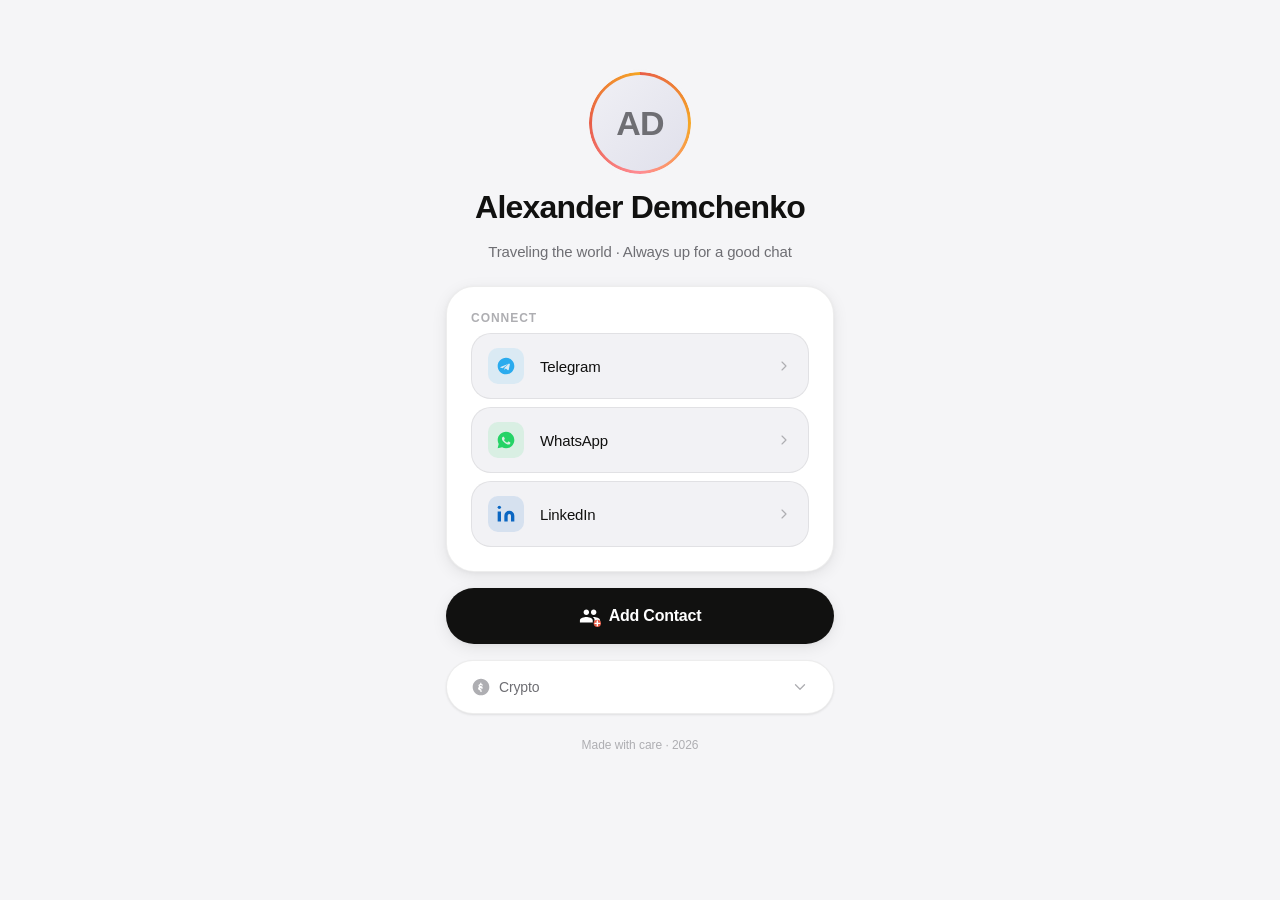
==== index.html @ aa42e70c "Add files via upload" ====
<!DOCTYPE html>
<html lang="en">
<head>
  <meta charset="UTF-8" />
  <meta name="viewport" content="width=device-width, initial-scale=1.0, viewport-fit=cover" />
  <meta name="theme-color" content="#ffffff" media="(prefers-color-scheme: light)" />
  <meta name="theme-color" content="#111110" media="(prefers-color-scheme: dark)" />
  <meta name="apple-mobile-web-app-capable" content="yes" />
  <meta name="apple-mobile-web-app-status-bar-style" content="default" />
  <meta name="description" content="Alexander Demchenko — Let's connect." />

  <title>Alexander Demchenko</title>

  <link rel="stylesheet" href="styles.css" />
</head>
<body>

  <!-- =============================================
       PAGE WRAPPER — fade-in on load
  ============================================= -->
  <main class="page" role="main" aria-label="Contact card for Alexander Demchenko">

    <!-- =============================================
         HERO — Avatar + Name
    ============================================= -->
    <section class="hero" aria-label="Profile">
      <div class="avatar-ring" aria-hidden="true">
        <div class="avatar" role="img" aria-label="Alexander Demchenko's avatar">
          <!-- Initials avatar — replace with <img> if you have a photo -->
          <span class="avatar-initials" aria-hidden="true">AD</span>
        </div>
      </div>

      <h1 class="name">Alexander Demchenko</h1>
      <p class="tagline">Traveling the world · Always up for a good chat</p>
    </section>

    <!-- =============================================
         CONNECT — Messaging buttons
    ============================================= -->
    <section class="card connect-card" aria-labelledby="connect-heading">
      <h2 class="card-label" id="connect-heading">Connect</h2>

      <div class="connect-grid">

        <!-- Telegram -->
        <a
          href="https://t.me/demchenko00"
          class="connect-btn"
          aria-label="Message on Telegram"
          rel="noopener noreferrer"
        >
          <span class="connect-icon" aria-hidden="true">
            <!-- Telegram icon -->
            <svg viewBox="0 0 24 24" fill="none" xmlns="http://www.w3.org/2000/svg">
              <path d="M12 2C6.477 2 2 6.477 2 12s4.477 10 10 10 10-4.477 10-10S17.523 2 12 2zm4.93 6.617l-1.68 7.923c-.125.561-.453.699-.917.435l-2.54-1.872-1.225 1.18c-.136.135-.25.25-.511.25l.181-2.583 4.694-4.239c.204-.181-.044-.281-.317-.1L7.77 14.66l-2.5-.779c-.543-.17-.554-.543.114-.803l9.73-3.751c.452-.165.849.11.816.49z" fill="currentColor"/>
            </svg>
          </span>
          <span class="connect-label">Telegram</span>
          <span class="connect-arrow" aria-hidden="true">
            <svg viewBox="0 0 24 24" fill="none"><path d="M9 18l6-6-6-6" stroke="currentColor" stroke-width="1.75" stroke-linecap="round" stroke-linejoin="round"/></svg>
          </span>
        </a>

        <!-- WhatsApp -->
        <a
          href="https://wa.me/79678689529"
          class="connect-btn"
          aria-label="Message on WhatsApp"
          rel="noopener noreferrer"
        >
          <span class="connect-icon" aria-hidden="true">
            <!-- WhatsApp icon -->
            <svg viewBox="0 0 24 24" fill="none" xmlns="http://www.w3.org/2000/svg">
              <path d="M12.001 2C6.478 2 2.002 6.476 2.002 12c0 1.74.45 3.37 1.236 4.795L2 22l5.354-1.218A9.964 9.964 0 0012.001 22C17.524 22 22 17.524 22 12S17.524 2 12.001 2zm5.26 14.234c-.22.618-1.285 1.18-1.76 1.254-.45.07-.99.1-1.597-.1-.368-.12-.84-.28-1.44-.547-2.53-1.093-4.185-3.634-4.31-3.803-.126-.169-1.02-1.355-1.02-2.583 0-1.228.643-1.832.87-2.083.228-.25.497-.312.663-.312.165 0 .33.002.474.008.152.007.356-.057.557.425.207.498.706 1.72.768 1.845.063.126.104.272.02.44-.082.168-.124.273-.246.42-.124.148-.26.33-.372.443-.124.124-.253.26-.108.51.145.25.643 1.06 1.38 1.716.947.842 1.746 1.102 1.997 1.226.25.124.394.104.54-.063.145-.167.622-.727.788-.976.166-.25.332-.207.56-.124.228.082 1.45.684 1.7.808.25.124.415.186.477.29.062.104.062.602-.158 1.22z" fill="currentColor"/>
            </svg>
          </span>
          <span class="connect-label">WhatsApp</span>
          <span class="connect-arrow" aria-hidden="true">
            <svg viewBox="0 0 24 24" fill="none"><path d="M9 18l6-6-6-6" stroke="currentColor" stroke-width="1.75" stroke-linecap="round" stroke-linejoin="round"/></svg>
          </span>
        </a>

        <!-- LinkedIn -->
        <a
          href="https://www.linkedin.com/in/александр-демченко-292b65329?utm_source=share_via&utm_content=profile&utm_medium=member_ios"
          class="connect-btn"
          aria-label="View LinkedIn profile"
          rel="noopener noreferrer"
        >
          <span class="connect-icon" aria-hidden="true">
            <!-- LinkedIn icon -->
            <svg viewBox="0 0 24 24" fill="none" xmlns="http://www.w3.org/2000/svg">
              <path d="M16 8a6 6 0 016 6v7h-4v-7a2 2 0 00-2-2 2 2 0 00-2 2v7h-4v-7a6 6 0 016-6zM2 9h4v12H2z" fill="currentColor"/>
              <circle cx="4" cy="4" r="2" fill="currentColor"/>
            </svg>
          </span>
          <span class="connect-label">LinkedIn</span>
          <span class="connect-arrow" aria-hidden="true">
            <svg viewBox="0 0 24 24" fill="none"><path d="M9 18l6-6-6-6" stroke="currentColor" stroke-width="1.75" stroke-linecap="round" stroke-linejoin="round"/></svg>
          </span>
        </a>

      </div>
    </section>

    <!-- =============================================
         ADD CONTACT — vCard download
    ============================================= -->
    <section class="add-contact-section" aria-label="Save contact">
      <button
        class="add-contact-btn"
        id="addContactBtn"
        aria-label="Save Alexander's contact to your phone"
        type="button"
      >
        <span class="add-contact-icon" aria-hidden="true">
          <svg viewBox="0 0 24 24" fill="none" xmlns="http://www.w3.org/2000/svg">
            <path d="M16 11c1.657 0 3-1.343 3-3S17.657 5 16 5c-1.656 0-3 1.343-3 3s1.344 3 3 3zm-8 0c1.657 0 3-1.343 3-3S9.657 5 8 5C6.344 5 5 6.343 5 8s1.344 3 3 3zm0 2c-2.33 0-7 1.17-7 3.5V19h14v-2.5c0-2.33-4.67-3.5-7-3.5zm8 0c-.29 0-.62.02-.97.05 1.16.84 1.97 1.97 1.97 3.45V19h6v-2.5c0-2.33-4.67-3.5-7-3.5z" fill="currentColor"/>
            <circle cx="20" cy="20" r="4" fill="var(--accent)" />
            <path d="M20 17.5v5M17.5 20h5" stroke="white" stroke-width="1.5" stroke-linecap="round"/>
          </svg>
        </span>
        <span>Add Contact</span>
      </button>
    </section>

    <!-- =============================================
         CRYPTO — Expandable, low prominence
    ============================================= -->
    <section class="crypto-section" aria-label="Crypto">
      <button
        class="crypto-toggle"
        id="cryptoToggle"
        aria-expanded="false"
        aria-controls="cryptoPanel"
        type="button"
      >
        <span class="crypto-toggle-inner">
          <span class="crypto-toggle-icon" aria-hidden="true">
            <!-- Bitcoin-adjacent generic icon -->
            <svg viewBox="0 0 24 24" fill="none" xmlns="http://www.w3.org/2000/svg">
              <path d="M12 2C6.48 2 2 6.48 2 12s4.48 10 10 10 10-4.48 10-10S17.52 2 12 2zm.75 14.25V18h-1.5v-1.75C9.5 16 8.5 15 8.5 13.75c0-.85.5-1.6 1.25-1.97-.5-.35-.75-.87-.75-1.53 0-1.1.9-2 2-2V7h1.5v1.25c1.1 0 2 .9 2 2h-1.5c0-.28-.22-.5-.5-.5H11c-.28 0-.5.22-.5.5s.22.5.5.5h1c1.1 0 2 .9 2 2s-.9 2-2 2h-.25v.5zM11 14.5h1.25c.28 0 .5-.22.5-.5s-.22-.5-.5-.5H11v1z" fill="currentColor"/>
            </svg>
          </span>
          <span class="crypto-toggle-text">Crypto</span>
        </span>
        <span class="crypto-toggle-chevron" aria-hidden="true">
          <svg viewBox="0 0 24 24" fill="none"><path d="M6 9l6 6 6-6" stroke="currentColor" stroke-width="1.75" stroke-linecap="round" stroke-linejoin="round"/></svg>
        </span>
      </button>

      <div class="crypto-panel" id="cryptoPanel" role="region" aria-labelledby="cryptoToggle">
        <p class="crypto-description">Support me or send crypto if needed.</p>
        <div class="crypto-row">
          <div class="crypto-info">
            <span class="crypto-platform">Bybit UID</span>
            <span class="crypto-value" id="bybitUID">100711102</span>
          </div>
          <button
            class="copy-btn"
            id="copyUID"
            aria-label="Copy Bybit UID to clipboard"
            type="button"
            data-copy="100711102"
          >
            <span class="copy-btn-default" aria-hidden="true">
              <!-- Copy icon -->
              <svg viewBox="0 0 24 24" fill="none" xmlns="http://www.w3.org/2000/svg">
                <rect x="9" y="9" width="11" height="11" rx="2" stroke="currentColor" stroke-width="1.75"/>
                <path d="M5 15H4a2 2 0 01-2-2V4a2 2 0 012-2h9a2 2 0 012 2v1" stroke="currentColor" stroke-width="1.75" stroke-linecap="round"/>
              </svg>
            </span>
            <span class="copy-btn-success" aria-hidden="true">
              <!-- Check icon -->
              <svg viewBox="0 0 24 24" fill="none" xmlns="http://www.w3.org/2000/svg">
                <path d="M5 13l4 4L19 7" stroke="currentColor" stroke-width="2" stroke-linecap="round" stroke-linejoin="round"/>
              </svg>
            </span>
            <span class="visually-hidden">Copy</span>
          </button>
        </div>
      </div>
    </section>

    <!-- =============================================
         FOOTER
    ============================================= -->
    <footer class="footer" role="contentinfo">
      <p>Made with care · <span id="currentYear"></span></p>
    </footer>

  </main>

  <!-- Toast notification for clipboard feedback -->
  <div
    class="toast"
    id="toast"
    role="status"
    aria-live="polite"
    aria-atomic="true"
  >
    <span class="toast-icon" aria-hidden="true">✓</span>
    <span class="toast-text">Copied to clipboard</span>
  </div>

  <script src="script.js"></script>
</body>
</html>
---- styles.css ----
/* ================================================
   ALEXANDER DEMCHENKO — DIGITAL CONTACT CARD
   styles.css
   
   Structure:
   1.  CSS Custom Properties (tokens)
   2.  Reset & Base
   3.  Typography
   4.  Layout & Page
   5.  Hero (avatar + name)
   6.  Cards (shared)
   7.  Connect section
   8.  Add Contact button
   9.  Crypto expandable section
   10. Footer
   11. Toast notification
   12. Animations & Keyframes
   13. Dark mode overrides
   14. Reduced motion overrides
   15. Focus styles (accessibility)
================================================ */


/* ================================================
   1. CSS CUSTOM PROPERTIES
================================================ */
:root {
  /* — Color palette (light) — */
  --bg:            #F5F5F7;          /* Apple-style off-white background    */
  --surface:       #FFFFFF;          /* Card surface                        */
  --surface-2:     #F2F2F5;          /* Nested / secondary surface          */
  --text-primary:  #111110;          /* Near-black body text                */
  --text-secondary:#6E6E73;          /* Apple-gray secondary text           */
  --text-tertiary: #AEAEB2;          /* Placeholders, disabled              */
  --border:        rgba(0,0,0,0.07); /* Subtle card borders                 */
  --shadow-sm:     0 1px 3px rgba(0,0,0,0.06), 0 1px 2px rgba(0,0,0,0.04);
  --shadow-md:     0 4px 16px rgba(0,0,0,0.08), 0 1px 4px rgba(0,0,0,0.04);
  --shadow-lg:     0 8px 32px rgba(0,0,0,0.10), 0 2px 8px rgba(0,0,0,0.04);

  /* — Accent — used sparingly, only for avatar ring + contact btn — */
  --accent:         #E85D48;          /* Warm coral — Airbnb warmth, Apple restraint */
  --accent-2:       #F5A623;          /* Warm amber  — gradient pair                 */
  --accent-subtle:  rgba(232,93,72,0.10);

  /* — Connect button icon tints — */
  --telegram-color: #2AABEE;
  --whatsapp-color: #25D366;
  --linkedin-color: #0A66C2;

  /* — Typography — */
  --font: -apple-system, 'SF Pro Display', 'SF Pro Text', 'Helvetica Neue', Arial, sans-serif;
  --font-rounded: ui-rounded, -apple-system, 'SF Pro Rounded', 'Helvetica Neue', sans-serif;

  /* — Spacing scale — */
  --space-xs:  4px;
  --space-sm:  8px;
  --space-md:  16px;
  --space-lg:  24px;
  --space-xl:  32px;
  --space-2xl: 48px;

  /* — Border radius — */
  --radius-sm:  10px;
  --radius-md:  16px;
  --radius-lg:  20px;
  --radius-xl:  28px;
  --radius-full: 9999px;

  /* — Transitions — */
  --ease:      cubic-bezier(0.25, 0.46, 0.45, 0.94);  /* Apple ease          */
  --ease-spring: cubic-bezier(0.34, 1.56, 0.64, 1);   /* Gentle spring       */
  --duration:  220ms;
  --duration-slow: 400ms;
}


/* ================================================
   2. RESET & BASE
================================================ */
*, *::before, *::after {
  box-sizing: border-box;
  margin: 0;
  padding: 0;
  -webkit-tap-highlight-color: transparent;
}

html {
  font-size: 16px;
  -webkit-font-smoothing: antialiased;
  -moz-osx-font-smoothing: grayscale;
  text-rendering: optimizeLegibility;
  /* Prevent horizontal scroll on mobile */
  overflow-x: hidden;
}

body {
  font-family: var(--font);
  background-color: var(--bg);
  color: var(--text-primary);
  min-height: 100vh;
  min-height: 100dvh;
  /* iOS safe area */
  padding: env(safe-area-inset-top) env(safe-area-inset-right)
           env(safe-area-inset-bottom) env(safe-area-inset-left);
  transition: background-color var(--duration-slow) var(--ease),
              color var(--duration-slow) var(--ease);
}

img, svg {
  display: block;
}

button, a {
  font-family: inherit;
  cursor: pointer;
  text-decoration: none;
  color: inherit;
}

button {
  border: none;
  background: none;
  padding: 0;
}

/* Utility: visually hidden but accessible */
.visually-hidden {
  position: absolute;
  width: 1px;
  height: 1px;
  padding: 0;
  margin: -1px;
  overflow: hidden;
  clip: rect(0,0,0,0);
  white-space: nowrap;
  border: 0;
}


/* ================================================
   3. TYPOGRAPHY
================================================ */
h1, h2 {
  font-family: var(--font);
  letter-spacing: -0.02em;
}

.name {
  font-size: clamp(26px, 7vw, 32px);
  font-weight: 700;
  line-height: 1.1;
  color: var(--text-primary);
  letter-spacing: -0.025em;
  text-align: center;
}

.tagline {
  font-size: 15px;
  font-weight: 400;
  color: var(--text-secondary);
  text-align: center;
  line-height: 1.4;
  letter-spacing: -0.01em;
}

.card-label {
  font-size: 12px;
  font-weight: 600;
  color: var(--text-tertiary);
  text-transform: uppercase;
  letter-spacing: 0.08em;
  margin-bottom: var(--space-sm);
}


/* ================================================
   4. LAYOUT & PAGE
================================================ */
.page {
  max-width: 420px;
  margin: 0 auto;
  padding: var(--space-2xl) var(--space-md) var(--space-xl);
  display: flex;
  flex-direction: column;
  gap: var(--space-md);

  /* Page entrance animation */
  opacity: 0;
  transform: translateY(16px);
  animation: pageEnter 0.55s var(--ease) 0.1s forwards;
}


/* ================================================
   5. HERO — AVATAR + NAME
================================================ */
.hero {
  display: flex;
  flex-direction: column;
  align-items: center;
  gap: var(--space-md);
  padding: var(--space-lg) 0 var(--space-sm);
}

/* Animated gradient ring around avatar */
.avatar-ring {
  padding: 3px;
  border-radius: var(--radius-full);
  background: conic-gradient(
    from 0deg,
    var(--accent),
    var(--accent-2),
    #FF8C94,
    var(--accent),
    var(--accent-2)
  );
  animation: ringRotate 4s linear infinite;
  box-shadow: 0 0 0 3px var(--bg);
  /* Outer white gap between ring and bg */
  outline: 3px solid var(--bg);
}

.avatar {
  width: 96px;
  height: 96px;
  border-radius: var(--radius-full);
  background: linear-gradient(135deg, #F0F0F5 0%, #E0E0EB 100%);
  display: flex;
  align-items: center;
  justify-content: center;
  overflow: hidden;
  /* Clip inside the ring */
  position: relative;
}

.avatar img {
  width: 100%;
  height: 100%;
  object-fit: cover;
  border-radius: var(--radius-full);
}

.avatar-initials {
  font-size: 34px;
  font-weight: 600;
  color: var(--text-secondary);
  letter-spacing: -0.02em;
  user-select: none;
  font-family: var(--font-rounded);
}


/* ================================================
   6. CARDS — SHARED
================================================ */
.card {
  background: var(--surface);
  border-radius: var(--radius-xl);
  border: 1px solid var(--border);
  box-shadow: var(--shadow-md);
  padding: var(--space-lg);
  transition: box-shadow var(--duration) var(--ease),
              transform var(--duration) var(--ease);
}

/* Very subtle lift on desktop hover */
@media (hover: hover) {
  .card:hover {
    box-shadow: var(--shadow-lg);
    transform: translateY(-1px);
  }
}


/* ================================================
   7. CONNECT SECTION
================================================ */
.connect-card {
  /* Inherits .card */
}

.connect-grid {
  display: flex;
  flex-direction: column;
  gap: var(--space-sm);
}

.connect-btn {
  display: flex;
  align-items: center;
  gap: var(--space-md);
  padding: 14px var(--space-md);
  border-radius: var(--radius-lg);
  background: var(--surface-2);
  border: 1px solid var(--border);
  color: var(--text-primary);
  font-size: 15px;
  font-weight: 500;
  letter-spacing: -0.01em;
  transition: background var(--duration) var(--ease),
              transform var(--duration) var(--ease-spring),
              box-shadow var(--duration) var(--ease);
  /* Large touch target */
  min-height: 54px;
  position: relative;
  overflow: hidden;
}

/* Ripple-ready pseudo-element */
.connect-btn::before {
  content: '';
  position: absolute;
  inset: 0;
  opacity: 0;
  background: currentColor;
  border-radius: inherit;
  transition: opacity var(--duration) var(--ease);
}

@media (hover: hover) {
  .connect-btn:hover {
    transform: scale(1.015);
    box-shadow: var(--shadow-sm);
  }
  .connect-btn:hover::before {
    opacity: 0.04;
  }
}

.connect-btn:active {
  transform: scale(0.975);
  transition-duration: 100ms;
}

.connect-icon {
  width: 36px;
  height: 36px;
  border-radius: var(--radius-sm);
  display: flex;
  align-items: center;
  justify-content: center;
  flex-shrink: 0;
  transition: transform var(--duration) var(--ease-spring);
}

.connect-icon svg {
  width: 20px;
  height: 20px;
}

@media (hover: hover) {
  .connect-btn:hover .connect-icon {
    transform: scale(1.1);
  }
}

/* Per-platform icon colors */
.connect-btn:nth-child(1) .connect-icon {
  background: rgba(42,171,238,0.12);
  color: var(--telegram-color);
}
.connect-btn:nth-child(2) .connect-icon {
  background: rgba(37,211,102,0.12);
  color: var(--whatsapp-color);
}
.connect-btn:nth-child(3) .connect-icon {
  background: rgba(10,102,194,0.12);
  color: var(--linkedin-color);
}

.connect-label {
  flex: 1;
}

.connect-arrow {
  width: 16px;
  height: 16px;
  color: var(--text-tertiary);
  flex-shrink: 0;
  transition: transform var(--duration) var(--ease);
}

.connect-arrow svg {
  width: 100%;
  height: 100%;
}

@media (hover: hover) {
  .connect-btn:hover .connect-arrow {
    transform: translateX(2px);
  }
}


/* ================================================
   8. ADD CONTACT BUTTON
================================================ */
.add-contact-section {
  /* Standalone — not wrapped in .card */
}

.add-contact-btn {
  display: flex;
  align-items: center;
  justify-content: center;
  gap: var(--space-sm);
  width: 100%;
  padding: 16px var(--space-lg);
  border-radius: var(--radius-xl);
  background: var(--text-primary);
  color: var(--surface);
  font-size: 16px;
  font-weight: 600;
  letter-spacing: -0.015em;
  box-shadow: var(--shadow-md);
  min-height: 56px;
  transition: transform var(--duration) var(--ease-spring),
              box-shadow var(--duration) var(--ease),
              background var(--duration) var(--ease);
  position: relative;
  overflow: hidden;
}

.add-contact-btn::after {
  content: '';
  position: absolute;
  inset: 0;
  background: white;
  opacity: 0;
  transition: opacity var(--duration) var(--ease);
}

@media (hover: hover) {
  .add-contact-btn:hover {
    transform: scale(1.01);
    box-shadow: var(--shadow-lg);
  }
  .add-contact-btn:hover::after {
    opacity: 0.06;
  }
}

.add-contact-btn:active {
  transform: scale(0.97);
  transition-duration: 100ms;
}

.add-contact-icon {
  width: 22px;
  height: 22px;
  flex-shrink: 0;
}

.add-contact-icon svg {
  width: 100%;
  height: 100%;
}


/* ================================================
   9. CRYPTO — EXPANDABLE SECTION
================================================ */
.crypto-section {
  background: var(--surface);
  border-radius: var(--radius-xl);
  border: 1px solid var(--border);
  box-shadow: var(--shadow-sm);
  overflow: hidden;
}

.crypto-toggle {
  display: flex;
  align-items: center;
  justify-content: space-between;
  width: 100%;
  padding: var(--space-md) var(--space-lg);
  min-height: 52px;
  color: var(--text-secondary);
  font-size: 14px;
  font-weight: 500;
  letter-spacing: -0.01em;
  transition: color var(--duration) var(--ease),
              background var(--duration) var(--ease);
}

.crypto-toggle:hover {
  color: var(--text-primary);
  background: var(--surface-2);
}

.crypto-toggle-inner {
  display: flex;
  align-items: center;
  gap: var(--space-sm);
}

.crypto-toggle-icon {
  width: 20px;
  height: 20px;
  color: var(--text-tertiary);
}

.crypto-toggle-icon svg {
  width: 100%;
  height: 100%;
}

.crypto-toggle-chevron {
  width: 18px;
  height: 18px;
  color: var(--text-tertiary);
  transition: transform var(--duration-slow) var(--ease);
}

.crypto-toggle-chevron svg {
  width: 100%;
  height: 100%;
}

/* Chevron rotates when expanded */
.crypto-toggle[aria-expanded="true"] .crypto-toggle-chevron {
  transform: rotate(180deg);
}

/* Expandable panel — animated with max-height trick */
.crypto-panel {
  max-height: 0;
  overflow: hidden;
  transition: max-height var(--duration-slow) var(--ease);
}

.crypto-panel.is-open {
  max-height: 200px;
}

.crypto-description {
  font-size: 13px;
  color: var(--text-secondary);
  padding: 0 var(--space-lg) var(--space-md);
  line-height: 1.5;
}

.crypto-row {
  display: flex;
  align-items: center;
  justify-content: space-between;
  padding: var(--space-sm) var(--space-lg) var(--space-lg);
  background: var(--surface-2);
  margin: 0 var(--space-md) var(--space-md);
  border-radius: var(--radius-md);
  border: 1px solid var(--border);
}

.crypto-info {
  display: flex;
  flex-direction: column;
  gap: 2px;
}

.crypto-platform {
  font-size: 11px;
  font-weight: 600;
  color: var(--text-tertiary);
  text-transform: uppercase;
  letter-spacing: 0.07em;
}

.crypto-value {
  font-size: 17px;
  font-weight: 600;
  color: var(--text-primary);
  letter-spacing: -0.01em;
  font-variant-numeric: tabular-nums;
}

/* Copy button */
.copy-btn {
  width: 40px;
  height: 40px;
  border-radius: var(--radius-sm);
  background: var(--surface);
  border: 1px solid var(--border);
  box-shadow: var(--shadow-sm);
  display: flex;
  align-items: center;
  justify-content: center;
  color: var(--text-secondary);
  flex-shrink: 0;
  position: relative;
  transition: transform var(--duration) var(--ease-spring),
              color var(--duration) var(--ease),
              background var(--duration) var(--ease);
}

.copy-btn:hover {
  color: var(--text-primary);
  transform: scale(1.05);
}

.copy-btn:active {
  transform: scale(0.92);
  transition-duration: 80ms;
}

.copy-btn svg {
  width: 18px;
  height: 18px;
}

/* Default / success icon swap */
.copy-btn-default,
.copy-btn-success {
  position: absolute;
  display: flex;
  align-items: center;
  justify-content: center;
  transition: opacity var(--duration) var(--ease),
              transform var(--duration) var(--ease-spring);
}

.copy-btn-success {
  color: #34C759;
  opacity: 0;
  transform: scale(0.6);
}

.copy-btn.copied .copy-btn-default {
  opacity: 0;
  transform: scale(0.6);
}

.copy-btn.copied .copy-btn-success {
  opacity: 1;
  transform: scale(1);
}


/* ================================================
   10. FOOTER
================================================ */
.footer {
  text-align: center;
  padding: var(--space-sm) 0 var(--space-xl);
}

.footer p {
  font-size: 12px;
  color: var(--text-tertiary);
  letter-spacing: -0.005em;
}


/* ================================================
   11. TOAST NOTIFICATION
================================================ */
.toast {
  position: fixed;
  bottom: max(var(--space-xl), env(safe-area-inset-bottom) + 16px);
  left: 50%;
  transform: translateX(-50%) translateY(80px);
  background: var(--text-primary);
  color: var(--surface);
  padding: 12px var(--space-lg);
  border-radius: var(--radius-full);
  font-size: 14px;
  font-weight: 500;
  display: flex;
  align-items: center;
  gap: var(--space-sm);
  box-shadow: var(--shadow-lg);
  pointer-events: none;
  z-index: 1000;
  opacity: 0;
  transition: transform var(--duration-slow) var(--ease-spring),
              opacity var(--duration-slow) var(--ease);
  white-space: nowrap;
}

.toast.is-visible {
  opacity: 1;
  transform: translateX(-50%) translateY(0);
}

.toast-icon {
  font-style: normal;
  color: #34C759;
  font-size: 15px;
}


/* ================================================
   12. ANIMATIONS & KEYFRAMES
================================================ */

/* Page entrance */
@keyframes pageEnter {
  to {
    opacity: 1;
    transform: translateY(0);
  }
}

/* Avatar ring slow rotation */
@keyframes ringRotate {
  from { transform: rotate(0deg); }
  to   { transform: rotate(360deg); }
}

/* Stagger children entrance */
.hero         { animation: childEnter 0.5s var(--ease) 0.15s both; }
.connect-card { animation: childEnter 0.5s var(--ease) 0.25s both; }
.add-contact-section { animation: childEnter 0.5s var(--ease) 0.32s both; }
.crypto-section { animation: childEnter 0.5s var(--ease) 0.38s both; }
.footer       { animation: childEnter 0.5s var(--ease) 0.42s both; }

@keyframes childEnter {
  from {
    opacity: 0;
    transform: translateY(12px);
  }
  to {
    opacity: 1;
    transform: translateY(0);
  }
}


/* ================================================
   13. DARK MODE
================================================ */
@media (prefers-color-scheme: dark) {
  :root {
    --bg:            #111110;
    --surface:       #1C1C1E;
    --surface-2:     #2C2C2E;
    --text-primary:  #F5F5F7;
    --text-secondary:#98989D;
    --text-tertiary: #636366;
    --border:        rgba(255,255,255,0.08);
    --shadow-sm:     0 1px 3px rgba(0,0,0,0.4), 0 1px 2px rgba(0,0,0,0.3);
    --shadow-md:     0 4px 16px rgba(0,0,0,0.5), 0 1px 4px rgba(0,0,0,0.3);
    --shadow-lg:     0 8px 32px rgba(0,0,0,0.6), 0 2px 8px rgba(0,0,0,0.3);

    /* Slightly warmer accent tints in dark */
    --accent-subtle: rgba(232,93,72,0.15);

    /* Platform colors — slightly brighter in dark */
    --telegram-color: #3DB8F5;
    --whatsapp-color: #34E070;
    --linkedin-color: #3D8BD4;
  }

  .avatar {
    background: linear-gradient(135deg, #2C2C2E 0%, #3A3A3C 100%);
  }

  /* Avatar ring gap color matches dark bg */
  .avatar-ring {
    outline-color: var(--bg);
    box-shadow: 0 0 0 3px var(--bg);
  }

  /* Add Contact btn in dark — use surface instead of black */
  .add-contact-btn {
    background: var(--surface);
    color: var(--text-primary);
    border: 1px solid var(--border);
  }
}


/* ================================================
   14. REDUCED MOTION — ACCESSIBILITY
================================================ */
@media (prefers-reduced-motion: reduce) {
  *,
  *::before,
  *::after {
    animation-duration: 0.01ms !important;
    animation-iteration-count: 1 !important;
    transition-duration: 0.01ms !important;
  }

  /* Keep opacity fade, just remove motion */
  .page {
    opacity: 1;
    transform: none;
    animation: none;
  }

  .hero,
  .connect-card,
  .add-contact-section,
  .crypto-section,
  .footer {
    animation: none;
    opacity: 1;
    transform: none;
  }

  .avatar-ring {
    animation: none;
  }
}


/* ================================================
   15. FOCUS STYLES — ACCESSIBILITY
================================================ */
:focus-visible {
  outline: 2.5px solid var(--accent);
  outline-offset: 3px;
  border-radius: var(--radius-sm);
}

/* Remove focus ring on mouse interaction */
:focus:not(:focus-visible) {
  outline: none;
}
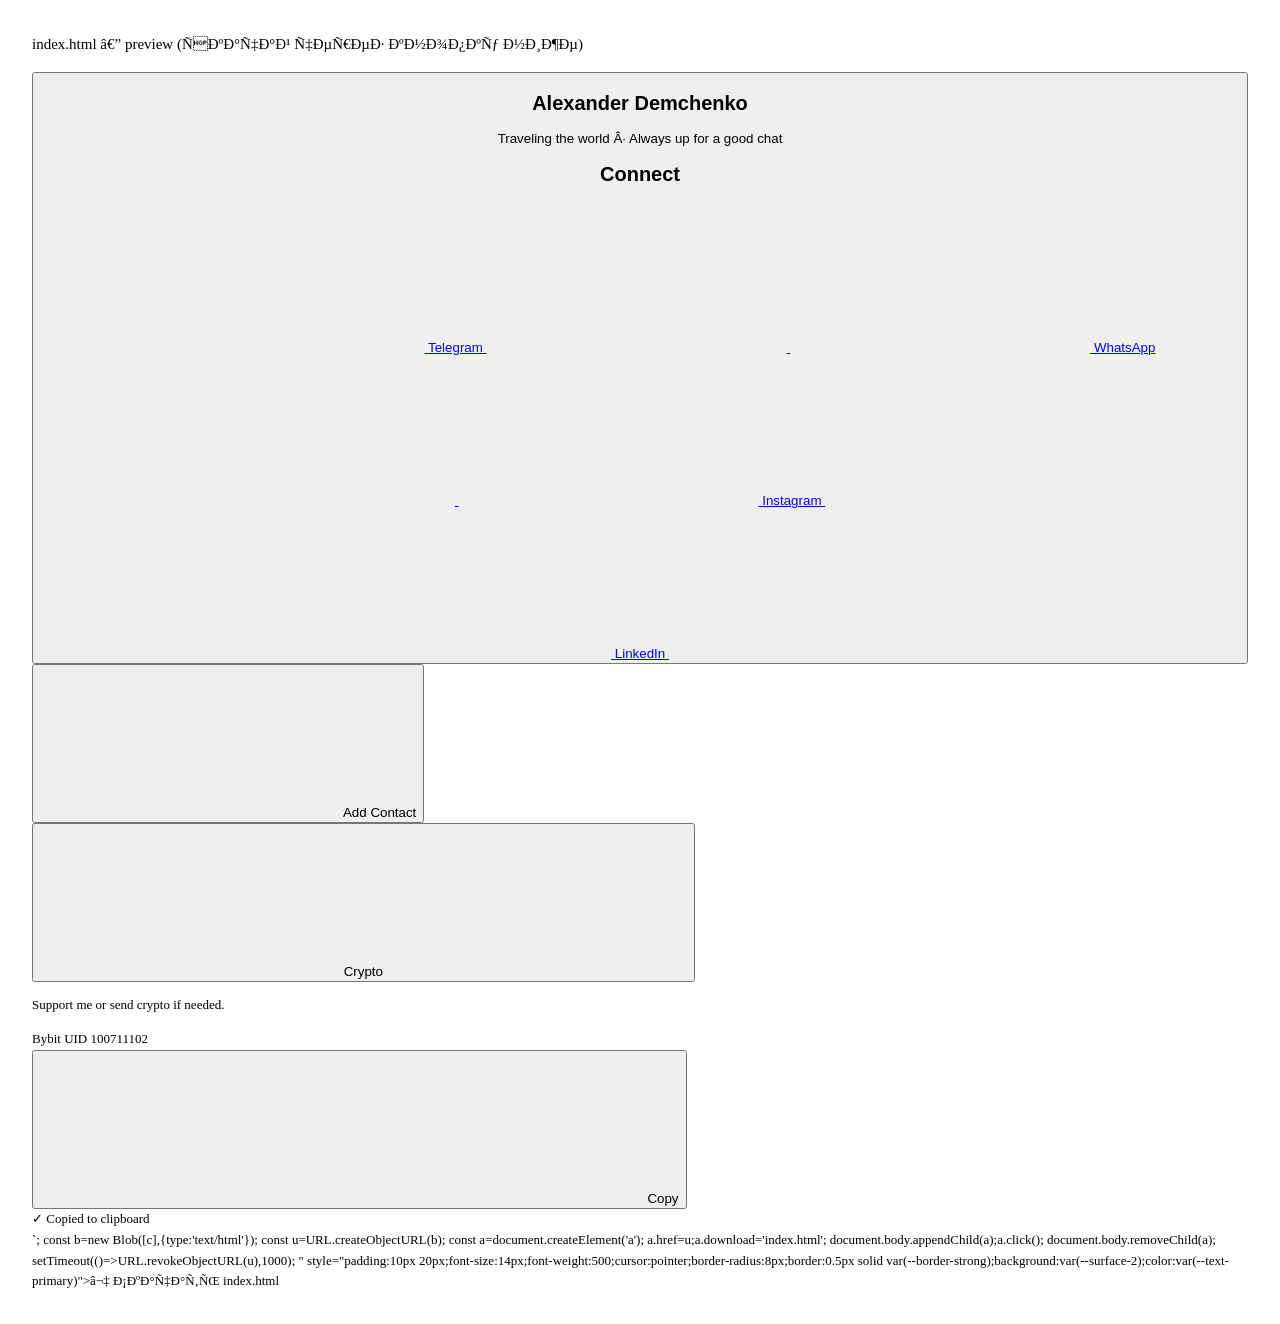
==== commit 433ad824: "Add files via upload" ====
--- a/index.html
+++ b/index.html
@@ -1,209 +1,123 @@
-<!DOCTYPE html>
-<html lang="en">
+<div style="padding:1.5rem;font-family:var(--font-mono);font-size:13px;line-height:1.6;background:var(--surface-1);border-radius:12px;border:0.5px solid var(--border)">
+<p style="margin:0 0 1rem;font-family:var(--font-sans);font-size:15px;font-weight:500;color:var(--text-primary)">index.html — preview (скачай через кнопку ниже)</p>
+<button onclick="
+const c=`<!DOCTYPE html>
+<html lang=\"en\">
 <head>
-  <meta charset="UTF-8" />
-  <meta name="viewport" content="width=device-width, initial-scale=1.0, viewport-fit=cover" />
-  <meta name="theme-color" content="#ffffff" media="(prefers-color-scheme: light)" />
-  <meta name="theme-color" content="#111110" media="(prefers-color-scheme: dark)" />
-  <meta name="apple-mobile-web-app-capable" content="yes" />
-  <meta name="apple-mobile-web-app-status-bar-style" content="default" />
-  <meta name="description" content="Alexander Demchenko — Let's connect." />
-
+  <meta charset=\"UTF-8\" />
+  <meta name=\"viewport\" content=\"width=device-width, initial-scale=1.0, viewport-fit=cover\" />
+  <meta name=\"theme-color\" content=\"#ffffff\" media=\"(prefers-color-scheme: light)\" />
+  <meta name=\"theme-color\" content=\"#111110\" media=\"(prefers-color-scheme: dark)\" />
+  <meta name=\"apple-mobile-web-app-capable\" content=\"yes\" />
+  <meta name=\"apple-mobile-web-app-status-bar-style\" content=\"default\" />
+  <meta name=\"description\" content=\"Alexander Demchenko — Let's connect.\" />
   <title>Alexander Demchenko</title>
-
-  <link rel="stylesheet" href="styles.css" />
+  <link rel=\"stylesheet\" href=\"styles.css\" />
 </head>
 <body>
+  <main class=\"page\" role=\"main\" aria-label=\"Contact card for Alexander Demchenko\">
 
-  <!-- =============================================
-       PAGE WRAPPER — fade-in on load
-  ============================================= -->
-  <main class="page" role="main" aria-label="Contact card for Alexander Demchenko">
-
-    <!-- =============================================
-         HERO — Avatar + Name
-    ============================================= -->
-    <section class="hero" aria-label="Profile">
-      <div class="avatar-ring" aria-hidden="true">
-        <div class="avatar" role="img" aria-label="Alexander Demchenko's avatar">
-          <!-- Initials avatar — replace with <img> if you have a photo -->
-          <span class="avatar-initials" aria-hidden="true">AD</span>
-        </div>
-      </div>
-
-      <h1 class="name">Alexander Demchenko</h1>
-      <p class="tagline">Traveling the world · Always up for a good chat</p>
+    <section class=\"hero\" aria-label=\"Profile\">
+      <h1 class=\"name\">Alexander Demchenko</h1>
+      <p class=\"tagline\">Traveling the world · Always up for a good chat</p>
     </section>
 
-    <!-- =============================================
-         CONNECT — Messaging buttons
-    ============================================= -->
-    <section class="card connect-card" aria-labelledby="connect-heading">
-      <h2 class="card-label" id="connect-heading">Connect</h2>
+    <section class=\"card connect-card\" aria-labelledby=\"connect-heading\">
+      <h2 class=\"card-label\" id=\"connect-heading\">Connect</h2>
+      <div class=\"connect-grid\">
 
-      <div class="connect-grid">
-
-        <!-- Telegram -->
-        <a
-          href="https://t.me/demchenko00"
-          class="connect-btn"
-          aria-label="Message on Telegram"
-          rel="noopener noreferrer"
-        >
-          <span class="connect-icon" aria-hidden="true">
-            <!-- Telegram icon -->
-            <svg viewBox="0 0 24 24" fill="none" xmlns="http://www.w3.org/2000/svg">
-              <path d="M12 2C6.477 2 2 6.477 2 12s4.477 10 10 10 10-4.477 10-10S17.523 2 12 2zm4.93 6.617l-1.68 7.923c-.125.561-.453.699-.917.435l-2.54-1.872-1.225 1.18c-.136.135-.25.25-.511.25l.181-2.583 4.694-4.239c.204-.181-.044-.281-.317-.1L7.77 14.66l-2.5-.779c-.543-.17-.554-.543.114-.803l9.73-3.751c.452-.165.849.11.816.49z" fill="currentColor"/>
-            </svg>
+        <a href=\"https://t.me/demchenko00\" class=\"connect-btn\" aria-label=\"Message on Telegram\" rel=\"noopener noreferrer\" target=\"_blank\">
+          <span class=\"connect-icon telegram-icon\" aria-hidden=\"true\">
+            <svg viewBox=\"0 0 24 24\" fill=\"none\" xmlns=\"http://www.w3.org/2000/svg\"><path d=\"M12 2C6.477 2 2 6.477 2 12s4.477 10 10 10 10-4.477 10-10S17.523 2 12 2zm4.93 6.617l-1.68 7.923c-.125.561-.453.699-.917.435l-2.54-1.872-1.225 1.18c-.136.135-.25.25-.511.25l.181-2.583 4.694-4.239c.204-.181-.044-.281-.317-.1L7.77 14.66l-2.5-.779c-.543-.17-.554-.543.114-.803l9.73-3.751c.452-.165.849.11.816.49z\" fill=\"currentColor\"/></svg>
           </span>
-          <span class="connect-label">Telegram</span>
-          <span class="connect-arrow" aria-hidden="true">
-            <svg viewBox="0 0 24 24" fill="none"><path d="M9 18l6-6-6-6" stroke="currentColor" stroke-width="1.75" stroke-linecap="round" stroke-linejoin="round"/></svg>
-          </span>
+          <span class=\"connect-label\">Telegram</span>
+          <span class=\"connect-arrow\" aria-hidden=\"true\"><svg viewBox=\"0 0 24 24\" fill=\"none\"><path d=\"M9 18l6-6-6-6\" stroke=\"currentColor\" stroke-width=\"1.75\" stroke-linecap=\"round\" stroke-linejoin=\"round\"/></svg></span>
         </a>
 
-        <!-- WhatsApp -->
-        <a
-          href="https://wa.me/79678689529"
-          class="connect-btn"
-          aria-label="Message on WhatsApp"
-          rel="noopener noreferrer"
-        >
-          <span class="connect-icon" aria-hidden="true">
-            <!-- WhatsApp icon -->
-            <svg viewBox="0 0 24 24" fill="none" xmlns="http://www.w3.org/2000/svg">
-              <path d="M12.001 2C6.478 2 2.002 6.476 2.002 12c0 1.74.45 3.37 1.236 4.795L2 22l5.354-1.218A9.964 9.964 0 0012.001 22C17.524 22 22 17.524 22 12S17.524 2 12.001 2zm5.26 14.234c-.22.618-1.285 1.18-1.76 1.254-.45.07-.99.1-1.597-.1-.368-.12-.84-.28-1.44-.547-2.53-1.093-4.185-3.634-4.31-3.803-.126-.169-1.02-1.355-1.02-2.583 0-1.228.643-1.832.87-2.083.228-.25.497-.312.663-.312.165 0 .33.002.474.008.152.007.356-.057.557.425.207.498.706 1.72.768 1.845.063.126.104.272.02.44-.082.168-.124.273-.246.42-.124.148-.26.33-.372.443-.124.124-.253.26-.108.51.145.25.643 1.06 1.38 1.716.947.842 1.746 1.102 1.997 1.226.25.124.394.104.54-.063.145-.167.622-.727.788-.976.166-.25.332-.207.56-.124.228.082 1.45.684 1.7.808.25.124.415.186.477.29.062.104.062.602-.158 1.22z" fill="currentColor"/>
-            </svg>
+        <a href=\"https://wa.me/79678689529\" class=\"connect-btn\" aria-label=\"Message on WhatsApp\" rel=\"noopener noreferrer\" target=\"_blank\">
+          <span class=\"connect-icon whatsapp-icon\" aria-hidden=\"true\">
+            <svg viewBox=\"0 0 24 24\" fill=\"none\" xmlns=\"http://www.w3.org/2000/svg\"><path d=\"M12.001 2C6.478 2 2.002 6.476 2.002 12c0 1.74.45 3.37 1.236 4.795L2 22l5.354-1.218A9.964 9.964 0 0012.001 22C17.524 22 22 17.524 22 12S17.524 2 12.001 2zm5.26 14.234c-.22.618-1.285 1.18-1.76 1.254-.45.07-.99.1-1.597-.1-.368-.12-.84-.28-1.44-.547-2.53-1.093-4.185-3.634-4.31-3.803-.126-.169-1.02-1.355-1.02-2.583 0-1.228.643-1.832.87-2.083.228-.25.497-.312.663-.312.165 0 .33.002.474.008.152.007.356-.057.557.425.207.498.706 1.72.768 1.845.063.126.104.272.02.44-.082.168-.124.273-.246.42-.124.148-.26.33-.372.443-.124.124-.253.26-.108.51.145.25.643 1.06 1.38 1.716.947.842 1.746 1.102 1.997 1.226.25.124.394.104.54-.063.145-.167.622-.727.788-.976.166-.25.332-.207.56-.124.228.082 1.45.684 1.7.808.25.124.415.186.477.29.062.104.062.602-.158 1.22z\" fill=\"currentColor\"/></svg>
           </span>
-          <span class="connect-label">WhatsApp</span>
-          <span class="connect-arrow" aria-hidden="true">
-            <svg viewBox="0 0 24 24" fill="none"><path d="M9 18l6-6-6-6" stroke="currentColor" stroke-width="1.75" stroke-linecap="round" stroke-linejoin="round"/></svg>
-          </span>
+          <span class=\"connect-label\">WhatsApp</span>
+          <span class=\"connect-arrow\" aria-hidden=\"true\"><svg viewBox=\"0 0 24 24\" fill=\"none\"><path d=\"M9 18l6-6-6-6\" stroke=\"currentColor\" stroke-width=\"1.75\" stroke-linecap=\"round\" stroke-linejoin=\"round\"/></svg></span>
         </a>
 
-        <!-- LinkedIn -->
-        <a
-          href="https://www.linkedin.com/in/александр-демченко-292b65329?utm_source=share_via&utm_content=profile&utm_medium=member_ios"
-          class="connect-btn"
-          aria-label="View LinkedIn profile"
-          rel="noopener noreferrer"
-        >
-          <span class="connect-icon" aria-hidden="true">
-            <!-- LinkedIn icon -->
-            <svg viewBox="0 0 24 24" fill="none" xmlns="http://www.w3.org/2000/svg">
-              <path d="M16 8a6 6 0 016 6v7h-4v-7a2 2 0 00-2-2 2 2 0 00-2 2v7h-4v-7a6 6 0 016-6zM2 9h4v12H2z" fill="currentColor"/>
-              <circle cx="4" cy="4" r="2" fill="currentColor"/>
-            </svg>
+        <a href=\"https://www.instagram.com/demchenko_574?igsh=MWp6aml3dGhtbmExZw%3D%3D&utm_source=qr\" class=\"connect-btn\" aria-label=\"Follow on Instagram\" rel=\"noopener noreferrer\" target=\"_blank\">
+          <span class=\"connect-icon instagram-icon\" aria-hidden=\"true\">
+            <svg viewBox=\"0 0 24 24\" fill=\"none\" xmlns=\"http://www.w3.org/2000/svg\"><rect x=\"2\" y=\"2\" width=\"20\" height=\"20\" rx=\"5.5\" stroke=\"currentColor\" stroke-width=\"1.75\"/><circle cx=\"12\" cy=\"12\" r=\"4.5\" stroke=\"currentColor\" stroke-width=\"1.75\"/><circle cx=\"17.5\" cy=\"6.5\" r=\"1\" fill=\"currentColor\"/></svg>
           </span>
-          <span class="connect-label">LinkedIn</span>
-          <span class="connect-arrow" aria-hidden="true">
-            <svg viewBox="0 0 24 24" fill="none"><path d="M9 18l6-6-6-6" stroke="currentColor" stroke-width="1.75" stroke-linecap="round" stroke-linejoin="round"/></svg>
+          <span class=\"connect-label\">Instagram</span>
+          <span class=\"connect-arrow\" aria-hidden=\"true\"><svg viewBox=\"0 0 24 24\" fill=\"none\"><path d=\"M9 18l6-6-6-6\" stroke=\"currentColor\" stroke-width=\"1.75\" stroke-linecap=\"round\" stroke-linejoin=\"round\"/></svg></span>
+        </a>
+
+        <a href=\"https://www.linkedin.com/in/%D0%B0%D0%BB%D0%B5%D0%BA%D1%81%D0%B0%D0%BD%D0%B4%D1%80-%D0%B4%D0%B5%D0%BC%D1%87%D0%B5%D0%BD%D0%BA%D0%BE-292b65329?utm_source=share_via&utm_content=profile&utm_medium=member_ios\" class=\"connect-btn\" aria-label=\"View LinkedIn profile\" rel=\"noopener noreferrer\" target=\"_blank\">
+          <span class=\"connect-icon linkedin-icon\" aria-hidden=\"true\">
+            <svg viewBox=\"0 0 24 24\" fill=\"none\" xmlns=\"http://www.w3.org/2000/svg\"><path d=\"M16 8a6 6 0 016 6v7h-4v-7a2 2 0 00-2-2 2 2 0 00-2 2v7h-4v-7a6 6 0 016-6zM2 9h4v12H2z\" fill=\"currentColor\"/><circle cx=\"4\" cy=\"4\" r=\"2\" fill=\"currentColor\"/></svg>
           </span>
+          <span class=\"connect-label\">LinkedIn</span>
+          <span class=\"connect-arrow\" aria-hidden=\"true\"><svg viewBox=\"0 0 24 24\" fill=\"none\"><path d=\"M9 18l6-6-6-6\" stroke=\"currentColor\" stroke-width=\"1.75\" stroke-linecap=\"round\" stroke-linejoin=\"round\"/></svg></span>
         </a>
 
       </div>
     </section>
 
-    <!-- =============================================
-         ADD CONTACT — vCard download
-    ============================================= -->
-    <section class="add-contact-section" aria-label="Save contact">
-      <button
-        class="add-contact-btn"
-        id="addContactBtn"
-        aria-label="Save Alexander's contact to your phone"
-        type="button"
-      >
-        <span class="add-contact-icon" aria-hidden="true">
-          <svg viewBox="0 0 24 24" fill="none" xmlns="http://www.w3.org/2000/svg">
-            <path d="M16 11c1.657 0 3-1.343 3-3S17.657 5 16 5c-1.656 0-3 1.343-3 3s1.344 3 3 3zm-8 0c1.657 0 3-1.343 3-3S9.657 5 8 5C6.344 5 5 6.343 5 8s1.344 3 3 3zm0 2c-2.33 0-7 1.17-7 3.5V19h14v-2.5c0-2.33-4.67-3.5-7-3.5zm8 0c-.29 0-.62.02-.97.05 1.16.84 1.97 1.97 1.97 3.45V19h6v-2.5c0-2.33-4.67-3.5-7-3.5z" fill="currentColor"/>
-            <circle cx="20" cy="20" r="4" fill="var(--accent)" />
-            <path d="M20 17.5v5M17.5 20h5" stroke="white" stroke-width="1.5" stroke-linecap="round"/>
-          </svg>
+    <section class=\"add-contact-section\" aria-label=\"Save contact\">
+      <button class=\"add-contact-btn\" id=\"addContactBtn\" aria-label=\"Save Alexander's contact to your phone\" type=\"button\">
+        <span class=\"add-contact-icon\" aria-hidden=\"true\">
+          <svg viewBox=\"0 0 24 24\" fill=\"none\" xmlns=\"http://www.w3.org/2000/svg\"><path d=\"M16 11c1.657 0 3-1.343 3-3S17.657 5 16 5c-1.656 0-3 1.343-3 3s1.344 3 3 3zm-8 0c1.657 0 3-1.343 3-3S9.657 5 8 5C6.344 5 5 6.343 5 8s1.344 3 3 3zm0 2c-2.33 0-7 1.17-7 3.5V19h14v-2.5c0-2.33-4.67-3.5-7-3.5zm8 0c-.29 0-.62.02-.97.05 1.16.84 1.97 1.97 1.97 3.45V19h6v-2.5c0-2.33-4.67-3.5-7-3.5z\" fill=\"currentColor\"/></svg>
         </span>
         <span>Add Contact</span>
       </button>
     </section>
 
-    <!-- =============================================
-         CRYPTO — Expandable, low prominence
-    ============================================= -->
-    <section class="crypto-section" aria-label="Crypto">
-      <button
-        class="crypto-toggle"
-        id="cryptoToggle"
-        aria-expanded="false"
-        aria-controls="cryptoPanel"
-        type="button"
-      >
-        <span class="crypto-toggle-inner">
-          <span class="crypto-toggle-icon" aria-hidden="true">
-            <!-- Bitcoin-adjacent generic icon -->
-            <svg viewBox="0 0 24 24" fill="none" xmlns="http://www.w3.org/2000/svg">
-              <path d="M12 2C6.48 2 2 6.48 2 12s4.48 10 10 10 10-4.48 10-10S17.52 2 12 2zm.75 14.25V18h-1.5v-1.75C9.5 16 8.5 15 8.5 13.75c0-.85.5-1.6 1.25-1.97-.5-.35-.75-.87-.75-1.53 0-1.1.9-2 2-2V7h1.5v1.25c1.1 0 2 .9 2 2h-1.5c0-.28-.22-.5-.5-.5H11c-.28 0-.5.22-.5.5s.22.5.5.5h1c1.1 0 2 .9 2 2s-.9 2-2 2h-.25v.5zM11 14.5h1.25c.28 0 .5-.22.5-.5s-.22-.5-.5-.5H11v1z" fill="currentColor"/>
-            </svg>
+    <section class=\"crypto-section\" aria-label=\"Crypto\">
+      <button class=\"crypto-toggle\" id=\"cryptoToggle\" aria-expanded=\"false\" aria-controls=\"cryptoPanel\" type=\"button\">
+        <span class=\"crypto-toggle-inner\">
+          <span class=\"crypto-toggle-icon\" aria-hidden=\"true\">
+            <svg viewBox=\"0 0 24 24\" fill=\"none\" xmlns=\"http://www.w3.org/2000/svg\"><path d=\"M12 2C6.48 2 2 6.48 2 12s4.48 10 10 10 10-4.48 10-10S17.52 2 12 2zm.75 14.25V18h-1.5v-1.75C9.5 16 8.5 15 8.5 13.75c0-.85.5-1.6 1.25-1.97-.5-.35-.75-.87-.75-1.53 0-1.1.9-2 2-2V7h1.5v1.25c1.1 0 2 .9 2 2h-1.5c0-.28-.22-.5-.5-.5H11c-.28 0-.5.22-.5.5s.22.5.5.5h1c1.1 0 2 .9 2 2s-.9 2-2 2h-.25v.5zM11 14.5h1.25c.28 0 .5-.22.5-.5s-.22-.5-.5-.5H11v1z\" fill=\"currentColor\"/></svg>
           </span>
-          <span class="crypto-toggle-text">Crypto</span>
+          <span class=\"crypto-toggle-text\">Crypto</span>
         </span>
-        <span class="crypto-toggle-chevron" aria-hidden="true">
-          <svg viewBox="0 0 24 24" fill="none"><path d="M6 9l6 6 6-6" stroke="currentColor" stroke-width="1.75" stroke-linecap="round" stroke-linejoin="round"/></svg>
+        <span class=\"crypto-toggle-chevron\" aria-hidden=\"true\">
+          <svg viewBox=\"0 0 24 24\" fill=\"none\"><path d=\"M6 9l6 6 6-6\" stroke=\"currentColor\" stroke-width=\"1.75\" stroke-linecap=\"round\" stroke-linejoin=\"round\"/></svg>
         </span>
       </button>
-
-      <div class="crypto-panel" id="cryptoPanel" role="region" aria-labelledby="cryptoToggle">
-        <p class="crypto-description">Support me or send crypto if needed.</p>
-        <div class="crypto-row">
-          <div class="crypto-info">
-            <span class="crypto-platform">Bybit UID</span>
-            <span class="crypto-value" id="bybitUID">100711102</span>
+      <div class=\"crypto-panel\" id=\"cryptoPanel\" role=\"region\" aria-labelledby=\"cryptoToggle\">
+        <p class=\"crypto-description\">Support me or send crypto if needed.</p>
+        <div class=\"crypto-row\">
+          <div class=\"crypto-info\">
+            <span class=\"crypto-platform\">Bybit UID</span>
+            <span class=\"crypto-value\" id=\"bybitUID\">100711102</span>
           </div>
-          <button
-            class="copy-btn"
-            id="copyUID"
-            aria-label="Copy Bybit UID to clipboard"
-            type="button"
-            data-copy="100711102"
-          >
-            <span class="copy-btn-default" aria-hidden="true">
-              <!-- Copy icon -->
-              <svg viewBox="0 0 24 24" fill="none" xmlns="http://www.w3.org/2000/svg">
-                <rect x="9" y="9" width="11" height="11" rx="2" stroke="currentColor" stroke-width="1.75"/>
-                <path d="M5 15H4a2 2 0 01-2-2V4a2 2 0 012-2h9a2 2 0 012 2v1" stroke="currentColor" stroke-width="1.75" stroke-linecap="round"/>
-              </svg>
+          <button class=\"copy-btn\" id=\"copyUID\" aria-label=\"Copy Bybit UID to clipboard\" type=\"button\" data-copy=\"100711102\">
+            <span class=\"copy-btn-default\" aria-hidden=\"true\">
+              <svg viewBox=\"0 0 24 24\" fill=\"none\" xmlns=\"http://www.w3.org/2000/svg\"><rect x=\"9\" y=\"9\" width=\"11\" height=\"11\" rx=\"2\" stroke=\"currentColor\" stroke-width=\"1.75\"/><path d=\"M5 15H4a2 2 0 01-2-2V4a2 2 0 012-2h9a2 2 0 012 2v1\" stroke=\"currentColor\" stroke-width=\"1.75\" stroke-linecap=\"round\"/></svg>
             </span>
-            <span class="copy-btn-success" aria-hidden="true">
-              <!-- Check icon -->
-              <svg viewBox="0 0 24 24" fill="none" xmlns="http://www.w3.org/2000/svg">
-                <path d="M5 13l4 4L19 7" stroke="currentColor" stroke-width="2" stroke-linecap="round" stroke-linejoin="round"/>
-              </svg>
+            <span class=\"copy-btn-success\" aria-hidden=\"true\">
+              <svg viewBox=\"0 0 24 24\" fill=\"none\" xmlns=\"http://www.w3.org/2000/svg\"><path d=\"M5 13l4 4L19 7\" stroke=\"currentColor\" stroke-width=\"2\" stroke-linecap=\"round\" stroke-linejoin=\"round\"/></svg>
             </span>
-            <span class="visually-hidden">Copy</span>
+            <span class=\"visually-hidden\">Copy</span>
           </button>
         </div>
       </div>
     </section>
 
-    <!-- =============================================
-         FOOTER
-    ============================================= -->
-    <footer class="footer" role="contentinfo">
-      <p>Made with care · <span id="currentYear"></span></p>
-    </footer>
-
   </main>
 
-  <!-- Toast notification for clipboard feedback -->
-  <div
-    class="toast"
-    id="toast"
-    role="status"
-    aria-live="polite"
-    aria-atomic="true"
-  >
-    <span class="toast-icon" aria-hidden="true">✓</span>
-    <span class="toast-text">Copied to clipboard</span>
+  <div class=\"toast\" id=\"toast\" role=\"status\" aria-live=\"polite\" aria-atomic=\"true\">
+    <span class=\"toast-icon\" aria-hidden=\"true\">&#10003;</span>
+    <span class=\"toast-text\">Copied to clipboard</span>
   </div>
 
-  <script src="script.js"></script>
+  <script src=\"script.js\"></script>
 </body>
-</html>
+</html>`;
+const b=new Blob([c],{type:'text/html'});
+const u=URL.createObjectURL(b);
+const a=document.createElement('a');
+a.href=u;a.download='index.html';
+document.body.appendChild(a);a.click();
+document.body.removeChild(a);
+setTimeout(()=>URL.revokeObjectURL(u),1000);
+" style="padding:10px 20px;font-size:14px;font-weight:500;cursor:pointer;border-radius:8px;border:0.5px solid var(--border-strong);background:var(--surface-2);color:var(--text-primary)">⬇ Скачать index.html</button>
+</div>
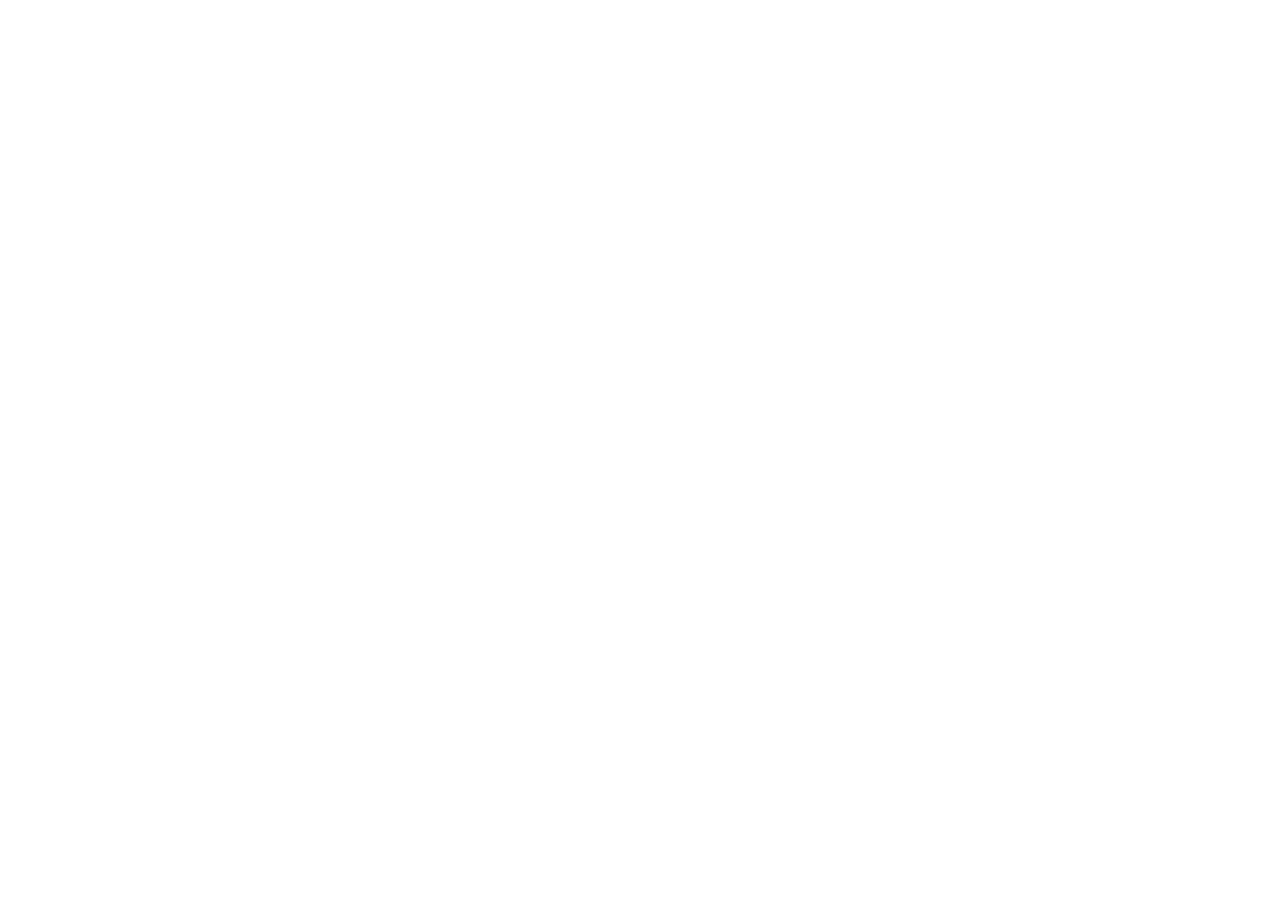
==== commit dc2dd77d: "Refactor index.html for improved structure and clarity" ====
--- a/index.html
+++ b/index.html
@@ -1,102 +1,128 @@
-<div style="padding:1.5rem;font-family:var(--font-mono);font-size:13px;line-height:1.6;background:var(--surface-1);border-radius:12px;border:0.5px solid var(--border)">
-<p style="margin:0 0 1rem;font-family:var(--font-sans);font-size:15px;font-weight:500;color:var(--text-primary)">index.html — preview (скачай через кнопку ниже)</p>
-<button onclick="
-const c=`<!DOCTYPE html>
-<html lang=\"en\">
+<!DOCTYPE html>
+<html lang="en">
 <head>
-  <meta charset=\"UTF-8\" />
-  <meta name=\"viewport\" content=\"width=device-width, initial-scale=1.0, viewport-fit=cover\" />
-  <meta name=\"theme-color\" content=\"#ffffff\" media=\"(prefers-color-scheme: light)\" />
-  <meta name=\"theme-color\" content=\"#111110\" media=\"(prefers-color-scheme: dark)\" />
-  <meta name=\"apple-mobile-web-app-capable\" content=\"yes\" />
-  <meta name=\"apple-mobile-web-app-status-bar-style\" content=\"default\" />
-  <meta name=\"description\" content=\"Alexander Demchenko — Let's connect.\" />
+  <meta charset="UTF-8" />
+  <meta name="viewport" content="width=device-width, initial-scale=1.0, viewport-fit=cover" />
+  <meta name="theme-color" content="#ffffff" media="(prefers-color-scheme: light)" />
+  <meta name="theme-color" content="#111110" media="(prefers-color-scheme: dark)" />
+  <meta name="apple-mobile-web-app-capable" content="yes" />
+  <meta name="apple-mobile-web-app-status-bar-style" content="default" />
+  <meta name="description" content="Alexander Demchenko — Let's connect." />
   <title>Alexander Demchenko</title>
-  <link rel=\"stylesheet\" href=\"styles.css\" />
+  <link rel="stylesheet" href="styles.css" />
 </head>
 <body>
-  <main class=\"page\" role=\"main\" aria-label=\"Contact card for Alexander Demchenko\">
 
-    <section class=\"hero\" aria-label=\"Profile\">
-      <h1 class=\"name\">Alexander Demchenko</h1>
-      <p class=\"tagline\">Traveling the world · Always up for a good chat</p>
+  <main class="page" role="main" aria-label="Contact card for Alexander Demchenko">
+
+    <section class="hero" aria-label="Profile">
+      <h1 class="name">Alexander Demchenko</h1>
+      <p class="tagline">Traveling the world · Always up for a good chat</p>
     </section>
 
-    <section class=\"card connect-card\" aria-labelledby=\"connect-heading\">
-      <h2 class=\"card-label\" id=\"connect-heading\">Connect</h2>
-      <div class=\"connect-grid\">
+    <section class="card connect-card" aria-labelledby="connect-heading">
+      <h2 class="card-label" id="connect-heading">Connect</h2>
+      <div class="connect-grid">
 
-        <a href=\"https://t.me/demchenko00\" class=\"connect-btn\" aria-label=\"Message on Telegram\" rel=\"noopener noreferrer\" target=\"_blank\">
-          <span class=\"connect-icon telegram-icon\" aria-hidden=\"true\">
-            <svg viewBox=\"0 0 24 24\" fill=\"none\" xmlns=\"http://www.w3.org/2000/svg\"><path d=\"M12 2C6.477 2 2 6.477 2 12s4.477 10 10 10 10-4.477 10-10S17.523 2 12 2zm4.93 6.617l-1.68 7.923c-.125.561-.453.699-.917.435l-2.54-1.872-1.225 1.18c-.136.135-.25.25-.511.25l.181-2.583 4.694-4.239c.204-.181-.044-.281-.317-.1L7.77 14.66l-2.5-.779c-.543-.17-.554-.543.114-.803l9.73-3.751c.452-.165.849.11.816.49z\" fill=\"currentColor\"/></svg>
+        <a href="https://t.me/demchenko00" class="connect-btn" aria-label="Message on Telegram" rel="noopener noreferrer" target="_blank">
+          <span class="connect-icon telegram-icon" aria-hidden="true">
+            <svg viewBox="0 0 24 24" fill="none" xmlns="http://www.w3.org/2000/svg">
+              <path d="M12 2C6.477 2 2 6.477 2 12s4.477 10 10 10 10-4.477 10-10S17.523 2 12 2zm4.93 6.617l-1.68 7.923c-.125.561-.453.699-.917.435l-2.54-1.872-1.225 1.18c-.136.135-.25.25-.511.25l.181-2.583 4.694-4.239c.204-.181-.044-.281-.317-.1L7.77 14.66l-2.5-.779c-.543-.17-.554-.543.114-.803l9.73-3.751c.452-.165.849.11.816.49z" fill="currentColor"/>
+            </svg>
           </span>
-          <span class=\"connect-label\">Telegram</span>
-          <span class=\"connect-arrow\" aria-hidden=\"true\"><svg viewBox=\"0 0 24 24\" fill=\"none\"><path d=\"M9 18l6-6-6-6\" stroke=\"currentColor\" stroke-width=\"1.75\" stroke-linecap=\"round\" stroke-linejoin=\"round\"/></svg></span>
+          <span class="connect-label">Telegram</span>
+          <span class="connect-arrow" aria-hidden="true">
+            <svg viewBox="0 0 24 24" fill="none"><path d="M9 18l6-6-6-6" stroke="currentColor" stroke-width="1.75" stroke-linecap="round" stroke-linejoin="round"/></svg>
+          </span>
         </a>
 
-        <a href=\"https://wa.me/79678689529\" class=\"connect-btn\" aria-label=\"Message on WhatsApp\" rel=\"noopener noreferrer\" target=\"_blank\">
-          <span class=\"connect-icon whatsapp-icon\" aria-hidden=\"true\">
-            <svg viewBox=\"0 0 24 24\" fill=\"none\" xmlns=\"http://www.w3.org/2000/svg\"><path d=\"M12.001 2C6.478 2 2.002 6.476 2.002 12c0 1.74.45 3.37 1.236 4.795L2 22l5.354-1.218A9.964 9.964 0 0012.001 22C17.524 22 22 17.524 22 12S17.524 2 12.001 2zm5.26 14.234c-.22.618-1.285 1.18-1.76 1.254-.45.07-.99.1-1.597-.1-.368-.12-.84-.28-1.44-.547-2.53-1.093-4.185-3.634-4.31-3.803-.126-.169-1.02-1.355-1.02-2.583 0-1.228.643-1.832.87-2.083.228-.25.497-.312.663-.312.165 0 .33.002.474.008.152.007.356-.057.557.425.207.498.706 1.72.768 1.845.063.126.104.272.02.44-.082.168-.124.273-.246.42-.124.148-.26.33-.372.443-.124.124-.253.26-.108.51.145.25.643 1.06 1.38 1.716.947.842 1.746 1.102 1.997 1.226.25.124.394.104.54-.063.145-.167.622-.727.788-.976.166-.25.332-.207.56-.124.228.082 1.45.684 1.7.808.25.124.415.186.477.29.062.104.062.602-.158 1.22z\" fill=\"currentColor\"/></svg>
+        <a href="https://wa.me/79678689529" class="connect-btn" aria-label="Message on WhatsApp" rel="noopener noreferrer" target="_blank">
+          <span class="connect-icon whatsapp-icon" aria-hidden="true">
+            <svg viewBox="0 0 24 24" fill="none" xmlns="http://www.w3.org/2000/svg">
+              <path d="M12.001 2C6.478 2 2.002 6.476 2.002 12c0 1.74.45 3.37 1.236 4.795L2 22l5.354-1.218A9.964 9.964 0 0012.001 22C17.524 22 22 17.524 22 12S17.524 2 12.001 2zm5.26 14.234c-.22.618-1.285 1.18-1.76 1.254-.45.07-.99.1-1.597-.1-.368-.12-.84-.28-1.44-.547-2.53-1.093-4.185-3.634-4.31-3.803-.126-.169-1.02-1.355-1.02-2.583 0-1.228.643-1.832.87-2.083.228-.25.497-.312.663-.312.165 0 .33.002.474.008.152.007.356-.057.557.425.207.498.706 1.72.768 1.845.063.126.104.272.02.44-.082.168-.124.273-.246.42-.124.148-.26.33-.372.443-.124.124-.253.26-.108.51.145.25.643 1.06 1.38 1.716.947.842 1.746 1.102 1.997 1.226.25.124.394.104.54-.063.145-.167.622-.727.788-.976.166-.25.332-.207.56-.124.228.082 1.45.684 1.7.808.25.124.415.186.477.29.062.104.062.602-.158 1.22z" fill="currentColor"/>
+            </svg>
           </span>
-          <span class=\"connect-label\">WhatsApp</span>
-          <span class=\"connect-arrow\" aria-hidden=\"true\"><svg viewBox=\"0 0 24 24\" fill=\"none\"><path d=\"M9 18l6-6-6-6\" stroke=\"currentColor\" stroke-width=\"1.75\" stroke-linecap=\"round\" stroke-linejoin=\"round\"/></svg></span>
+          <span class="connect-label">WhatsApp</span>
+          <span class="connect-arrow" aria-hidden="true">
+            <svg viewBox="0 0 24 24" fill="none"><path d="M9 18l6-6-6-6" stroke="currentColor" stroke-width="1.75" stroke-linecap="round" stroke-linejoin="round"/></svg>
+          </span>
         </a>
 
-        <a href=\"https://www.instagram.com/demchenko_574?igsh=MWp6aml3dGhtbmExZw%3D%3D&utm_source=qr\" class=\"connect-btn\" aria-label=\"Follow on Instagram\" rel=\"noopener noreferrer\" target=\"_blank\">
-          <span class=\"connect-icon instagram-icon\" aria-hidden=\"true\">
-            <svg viewBox=\"0 0 24 24\" fill=\"none\" xmlns=\"http://www.w3.org/2000/svg\"><rect x=\"2\" y=\"2\" width=\"20\" height=\"20\" rx=\"5.5\" stroke=\"currentColor\" stroke-width=\"1.75\"/><circle cx=\"12\" cy=\"12\" r=\"4.5\" stroke=\"currentColor\" stroke-width=\"1.75\"/><circle cx=\"17.5\" cy=\"6.5\" r=\"1\" fill=\"currentColor\"/></svg>
+        <a href="https://www.instagram.com/demchenko_574?igsh=MWp6aml3dGhtbmExZw%3D%3D&utm_source=qr" class="connect-btn" aria-label="Follow on Instagram" rel="noopener noreferrer" target="_blank">
+          <span class="connect-icon instagram-icon" aria-hidden="true">
+            <svg viewBox="0 0 24 24" fill="none" xmlns="http://www.w3.org/2000/svg">
+              <rect x="2" y="2" width="20" height="20" rx="5.5" stroke="currentColor" stroke-width="1.75"/>
+              <circle cx="12" cy="12" r="4.5" stroke="currentColor" stroke-width="1.75"/>
+              <circle cx="17.5" cy="6.5" r="1" fill="currentColor"/>
+            </svg>
           </span>
-          <span class=\"connect-label\">Instagram</span>
-          <span class=\"connect-arrow\" aria-hidden=\"true\"><svg viewBox=\"0 0 24 24\" fill=\"none\"><path d=\"M9 18l6-6-6-6\" stroke=\"currentColor\" stroke-width=\"1.75\" stroke-linecap=\"round\" stroke-linejoin=\"round\"/></svg></span>
+          <span class="connect-label">Instagram</span>
+          <span class="connect-arrow" aria-hidden="true">
+            <svg viewBox="0 0 24 24" fill="none"><path d="M9 18l6-6-6-6" stroke="currentColor" stroke-width="1.75" stroke-linecap="round" stroke-linejoin="round"/></svg>
+          </span>
         </a>
 
-        <a href=\"https://www.linkedin.com/in/%D0%B0%D0%BB%D0%B5%D0%BA%D1%81%D0%B0%D0%BD%D0%B4%D1%80-%D0%B4%D0%B5%D0%BC%D1%87%D0%B5%D0%BD%D0%BA%D0%BE-292b65329?utm_source=share_via&utm_content=profile&utm_medium=member_ios\" class=\"connect-btn\" aria-label=\"View LinkedIn profile\" rel=\"noopener noreferrer\" target=\"_blank\">
-          <span class=\"connect-icon linkedin-icon\" aria-hidden=\"true\">
-            <svg viewBox=\"0 0 24 24\" fill=\"none\" xmlns=\"http://www.w3.org/2000/svg\"><path d=\"M16 8a6 6 0 016 6v7h-4v-7a2 2 0 00-2-2 2 2 0 00-2 2v7h-4v-7a6 6 0 016-6zM2 9h4v12H2z\" fill=\"currentColor\"/><circle cx=\"4\" cy=\"4\" r=\"2\" fill=\"currentColor\"/></svg>
+        <a href="https://www.linkedin.com/in/%D0%B0%D0%BB%D0%B5%D0%BA%D1%81%D0%B0%D0%BD%D0%B4%D1%80-%D0%B4%D0%B5%D0%BC%D1%87%D0%B5%D0%BD%D0%BA%D0%BE-292b65329?utm_source=share_via&utm_content=profile&utm_medium=member_ios" class="connect-btn" aria-label="View LinkedIn profile" rel="noopener noreferrer" target="_blank">
+          <span class="connect-icon linkedin-icon" aria-hidden="true">
+            <svg viewBox="0 0 24 24" fill="none" xmlns="http://www.w3.org/2000/svg">
+              <path d="M16 8a6 6 0 016 6v7h-4v-7a2 2 0 00-2-2 2 2 0 00-2 2v7h-4v-7a6 6 0 016-6zM2 9h4v12H2z" fill="currentColor"/>
+              <circle cx="4" cy="4" r="2" fill="currentColor"/>
+            </svg>
           </span>
-          <span class=\"connect-label\">LinkedIn</span>
-          <span class=\"connect-arrow\" aria-hidden=\"true\"><svg viewBox=\"0 0 24 24\" fill=\"none\"><path d=\"M9 18l6-6-6-6\" stroke=\"currentColor\" stroke-width=\"1.75\" stroke-linecap=\"round\" stroke-linejoin=\"round\"/></svg></span>
+          <span class="connect-label">LinkedIn</span>
+          <span class="connect-arrow" aria-hidden="true">
+            <svg viewBox="0 0 24 24" fill="none"><path d="M9 18l6-6-6-6" stroke="currentColor" stroke-width="1.75" stroke-linecap="round" stroke-linejoin="round"/></svg>
+          </span>
         </a>
 
       </div>
     </section>
 
-    <section class=\"add-contact-section\" aria-label=\"Save contact\">
-      <button class=\"add-contact-btn\" id=\"addContactBtn\" aria-label=\"Save Alexander's contact to your phone\" type=\"button\">
-        <span class=\"add-contact-icon\" aria-hidden=\"true\">
-          <svg viewBox=\"0 0 24 24\" fill=\"none\" xmlns=\"http://www.w3.org/2000/svg\"><path d=\"M16 11c1.657 0 3-1.343 3-3S17.657 5 16 5c-1.656 0-3 1.343-3 3s1.344 3 3 3zm-8 0c1.657 0 3-1.343 3-3S9.657 5 8 5C6.344 5 5 6.343 5 8s1.344 3 3 3zm0 2c-2.33 0-7 1.17-7 3.5V19h14v-2.5c0-2.33-4.67-3.5-7-3.5zm8 0c-.29 0-.62.02-.97.05 1.16.84 1.97 1.97 1.97 3.45V19h6v-2.5c0-2.33-4.67-3.5-7-3.5z\" fill=\"currentColor\"/></svg>
+    <section class="add-contact-section" aria-label="Save contact">
+      <button class="add-contact-btn" id="addContactBtn" aria-label="Save Alexander's contact to your phone" type="button">
+        <span class="add-contact-icon" aria-hidden="true">
+          <svg viewBox="0 0 24 24" fill="none" xmlns="http://www.w3.org/2000/svg">
+            <path d="M16 11c1.657 0 3-1.343 3-3S17.657 5 16 5c-1.656 0-3 1.343-3 3s1.344 3 3 3zm-8 0c1.657 0 3-1.343 3-3S9.657 5 8 5C6.344 5 5 6.343 5 8s1.344 3 3 3zm0 2c-2.33 0-7 1.17-7 3.5V19h14v-2.5c0-2.33-4.67-3.5-7-3.5zm8 0c-.29 0-.62.02-.97.05 1.16.84 1.97 1.97 1.97 3.45V19h6v-2.5c0-2.33-4.67-3.5-7-3.5z" fill="currentColor"/>
+          </svg>
         </span>
         <span>Add Contact</span>
       </button>
     </section>
 
-    <section class=\"crypto-section\" aria-label=\"Crypto\">
-      <button class=\"crypto-toggle\" id=\"cryptoToggle\" aria-expanded=\"false\" aria-controls=\"cryptoPanel\" type=\"button\">
-        <span class=\"crypto-toggle-inner\">
-          <span class=\"crypto-toggle-icon\" aria-hidden=\"true\">
-            <svg viewBox=\"0 0 24 24\" fill=\"none\" xmlns=\"http://www.w3.org/2000/svg\"><path d=\"M12 2C6.48 2 2 6.48 2 12s4.48 10 10 10 10-4.48 10-10S17.52 2 12 2zm.75 14.25V18h-1.5v-1.75C9.5 16 8.5 15 8.5 13.75c0-.85.5-1.6 1.25-1.97-.5-.35-.75-.87-.75-1.53 0-1.1.9-2 2-2V7h1.5v1.25c1.1 0 2 .9 2 2h-1.5c0-.28-.22-.5-.5-.5H11c-.28 0-.5.22-.5.5s.22.5.5.5h1c1.1 0 2 .9 2 2s-.9 2-2 2h-.25v.5zM11 14.5h1.25c.28 0 .5-.22.5-.5s-.22-.5-.5-.5H11v1z\" fill=\"currentColor\"/></svg>
+    <section class="crypto-section" aria-label="Crypto">
+      <button class="crypto-toggle" id="cryptoToggle" aria-expanded="false" aria-controls="cryptoPanel" type="button">
+        <span class="crypto-toggle-inner">
+          <span class="crypto-toggle-icon" aria-hidden="true">
+            <svg viewBox="0 0 24 24" fill="none" xmlns="http://www.w3.org/2000/svg">
+              <path d="M12 2C6.48 2 2 6.48 2 12s4.48 10 10 10 10-4.48 10-10S17.52 2 12 2zm.75 14.25V18h-1.5v-1.75C9.5 16 8.5 15 8.5 13.75c0-.85.5-1.6 1.25-1.97-.5-.35-.75-.87-.75-1.53 0-1.1.9-2 2-2V7h1.5v1.25c1.1 0 2 .9 2 2h-1.5c0-.28-.22-.5-.5-.5H11c-.28 0-.5.22-.5.5s.22.5.5.5h1c1.1 0 2 .9 2 2s-.9 2-2 2h-.25v.5zM11 14.5h1.25c.28 0 .5-.22.5-.5s-.22-.5-.5-.5H11v1z" fill="currentColor"/>
+            </svg>
           </span>
-          <span class=\"crypto-toggle-text\">Crypto</span>
+          <span class="crypto-toggle-text">Crypto</span>
         </span>
-        <span class=\"crypto-toggle-chevron\" aria-hidden=\"true\">
-          <svg viewBox=\"0 0 24 24\" fill=\"none\"><path d=\"M6 9l6 6 6-6\" stroke=\"currentColor\" stroke-width=\"1.75\" stroke-linecap=\"round\" stroke-linejoin=\"round\"/></svg>
+        <span class="crypto-toggle-chevron" aria-hidden="true">
+          <svg viewBox="0 0 24 24" fill="none"><path d="M6 9l6 6 6-6" stroke="currentColor" stroke-width="1.75" stroke-linecap="round" stroke-linejoin="round"/></svg>
         </span>
       </button>
-      <div class=\"crypto-panel\" id=\"cryptoPanel\" role=\"region\" aria-labelledby=\"cryptoToggle\">
-        <p class=\"crypto-description\">Support me or send crypto if needed.</p>
-        <div class=\"crypto-row\">
-          <div class=\"crypto-info\">
-            <span class=\"crypto-platform\">Bybit UID</span>
-            <span class=\"crypto-value\" id=\"bybitUID\">100711102</span>
+      <div class="crypto-panel" id="cryptoPanel" role="region" aria-labelledby="cryptoToggle">
+        <p class="crypto-description">Support me or send crypto if needed.</p>
+        <div class="crypto-row">
+          <div class="crypto-info">
+            <span class="crypto-platform">Bybit UID</span>
+            <span class="crypto-value" id="bybitUID">100711102</span>
           </div>
-          <button class=\"copy-btn\" id=\"copyUID\" aria-label=\"Copy Bybit UID to clipboard\" type=\"button\" data-copy=\"100711102\">
-            <span class=\"copy-btn-default\" aria-hidden=\"true\">
-              <svg viewBox=\"0 0 24 24\" fill=\"none\" xmlns=\"http://www.w3.org/2000/svg\"><rect x=\"9\" y=\"9\" width=\"11\" height=\"11\" rx=\"2\" stroke=\"currentColor\" stroke-width=\"1.75\"/><path d=\"M5 15H4a2 2 0 01-2-2V4a2 2 0 012-2h9a2 2 0 012 2v1\" stroke=\"currentColor\" stroke-width=\"1.75\" stroke-linecap=\"round\"/></svg>
+          <button class="copy-btn" id="copyUID" aria-label="Copy Bybit UID to clipboard" type="button" data-copy="100711102">
+            <span class="copy-btn-default" aria-hidden="true">
+              <svg viewBox="0 0 24 24" fill="none" xmlns="http://www.w3.org/2000/svg">
+                <rect x="9" y="9" width="11" height="11" rx="2" stroke="currentColor" stroke-width="1.75"/>
+                <path d="M5 15H4a2 2 0 01-2-2V4a2 2 0 012-2h9a2 2 0 012 2v1" stroke="currentColor" stroke-width="1.75" stroke-linecap="round"/>
+              </svg>
             </span>
-            <span class=\"copy-btn-success\" aria-hidden=\"true\">
-              <svg viewBox=\"0 0 24 24\" fill=\"none\" xmlns=\"http://www.w3.org/2000/svg\"><path d=\"M5 13l4 4L19 7\" stroke=\"currentColor\" stroke-width=\"2\" stroke-linecap=\"round\" stroke-linejoin=\"round\"/></svg>
+            <span class="copy-btn-success" aria-hidden="true">
+              <svg viewBox="0 0 24 24" fill="none" xmlns="http://www.w3.org/2000/svg">
+                <path d="M5 13l4 4L19 7" stroke="currentColor" stroke-width="2" stroke-linecap="round" stroke-linejoin="round"/>
+              </svg>
             </span>
-            <span class=\"visually-hidden\">Copy</span>
+            <span class="visually-hidden">Copy</span>
           </button>
         </div>
       </div>
@@ -104,20 +130,11 @@
 
   </main>
 
-  <div class=\"toast\" id=\"toast\" role=\"status\" aria-live=\"polite\" aria-atomic=\"true\">
-    <span class=\"toast-icon\" aria-hidden=\"true\">&#10003;</span>
-    <span class=\"toast-text\">Copied to clipboard</span>
+  <div class="toast" id="toast" role="status" aria-live="polite" aria-atomic="true">
+    <span class="toast-icon" aria-hidden="true">✓</span>
+    <span class="toast-text">Copied to clipboard</span>
   </div>
 
-  <script src=\"script.js\"></script>
+  <script src="script.js"></script>
 </body>
-</html>`;
-const b=new Blob([c],{type:'text/html'});
-const u=URL.createObjectURL(b);
-const a=document.createElement('a');
-a.href=u;a.download='index.html';
-document.body.appendChild(a);a.click();
-document.body.removeChild(a);
-setTimeout(()=>URL.revokeObjectURL(u),1000);
-" style="padding:10px 20px;font-size:14px;font-weight:500;cursor:pointer;border-radius:8px;border:0.5px solid var(--border-strong);background:var(--surface-2);color:var(--text-primary)">⬇ Скачать index.html</button>
-</div>
+</html>
--- a/styles.css
+++ b/styles.css
@@ -0,0 +1,281 @@
+<div style="padding:1.5rem;font-family:var(--font-mono);font-size:13px;line-height:1.6;background:var(--surface-1);border-radius:12px;border:0.5px solid var(--border)">
+<p style="margin:0 0 1rem;font-family:var(--font-sans);font-size:15px;font-weight:500;color:var(--text-primary)">styles.css</p>
+<button onclick="
+const c=`:root {
+  --bg:             #F5F5F7;
+  --surface:        #FFFFFF;
+  --surface-2:      #F2F2F5;
+  --text-primary:   #111110;
+  --text-secondary: #6E6E73;
+  --text-tertiary:  #AEAEB2;
+  --border:         rgba(0,0,0,0.07);
+  --shadow-sm:      0 1px 3px rgba(0,0,0,0.06), 0 1px 2px rgba(0,0,0,0.04);
+  --shadow-md:      0 4px 16px rgba(0,0,0,0.08), 0 1px 4px rgba(0,0,0,0.04);
+  --shadow-lg:      0 8px 32px rgba(0,0,0,0.10), 0 2px 8px rgba(0,0,0,0.04);
+  --accent:         #E85D48;
+  --telegram-color: #2AABEE;
+  --whatsapp-color: #25D366;
+  --instagram-color:#E1306C;
+  --linkedin-color: #0A66C2;
+  --font: -apple-system, 'SF Pro Display', 'SF Pro Text', 'Helvetica Neue', Arial, sans-serif;
+  --space-xs:  4px; --space-sm: 8px; --space-md: 16px;
+  --space-lg:  24px; --space-xl: 32px; --space-2xl: 48px;
+  --radius-sm: 10px; --radius-md: 16px; --radius-lg: 20px;
+  --radius-xl: 28px; --radius-full: 9999px;
+  --ease:        cubic-bezier(0.25, 0.46, 0.45, 0.94);
+  --ease-spring: cubic-bezier(0.34, 1.56, 0.64, 1);
+  --duration:    220ms;
+  --duration-slow: 400ms;
+}
+*, *::before, *::after {
+  box-sizing: border-box; margin: 0; padding: 0;
+  -webkit-tap-highlight-color: transparent;
+}
+html {
+  font-size: 16px;
+  -webkit-font-smoothing: antialiased;
+  -moz-osx-font-smoothing: grayscale;
+  text-rendering: optimizeLegibility;
+  overflow-x: hidden;
+}
+body {
+  font-family: var(--font);
+  background-color: var(--bg);
+  color: var(--text-primary);
+  min-height: 100vh;
+  min-height: 100dvh;
+  padding: env(safe-area-inset-top) env(safe-area-inset-right) env(safe-area-inset-bottom) env(safe-area-inset-left);
+  transition: background-color var(--duration-slow) var(--ease), color var(--duration-slow) var(--ease);
+}
+img, svg { display: block; }
+button, a { font-family: inherit; cursor: pointer; text-decoration: none; color: inherit; }
+button { border: none; background: none; padding: 0; }
+.visually-hidden {
+  position: absolute; width: 1px; height: 1px;
+  padding: 0; margin: -1px; overflow: hidden;
+  clip: rect(0,0,0,0); white-space: nowrap; border: 0;
+}
+h1, h2 { font-family: var(--font); letter-spacing: -0.02em; }
+.name {
+  font-size: clamp(26px, 7vw, 32px);
+  font-weight: 700; line-height: 1.1;
+  color: var(--text-primary); letter-spacing: -0.025em; text-align: center;
+}
+.tagline {
+  font-size: 15px; font-weight: 400; color: var(--text-secondary);
+  text-align: center; line-height: 1.4; letter-spacing: -0.01em;
+}
+.card-label {
+  font-size: 12px; font-weight: 600; color: var(--text-tertiary);
+  text-transform: uppercase; letter-spacing: 0.08em; margin-bottom: var(--space-sm);
+}
+.page {
+  max-width: 420px; margin: 0 auto;
+  padding: var(--space-2xl) var(--space-md) var(--space-xl);
+  display: flex; flex-direction: column; gap: var(--space-md);
+  opacity: 0; transform: translateY(16px);
+  animation: pageEnter 0.55s var(--ease) 0.1s forwards;
+}
+.hero {
+  display: flex; flex-direction: column; align-items: center;
+  gap: var(--space-sm); padding: var(--space-lg) 0 var(--space-sm);
+}
+.card {
+  background: var(--surface); border-radius: var(--radius-xl);
+  border: 1px solid var(--border); box-shadow: var(--shadow-md);
+  padding: var(--space-lg);
+  transition: box-shadow var(--duration) var(--ease), transform var(--duration) var(--ease);
+}
+@media (hover: hover) {
+  .card:hover { box-shadow: var(--shadow-lg); transform: translateY(-1px); }
+}
+.connect-grid { display: flex; flex-direction: column; gap: var(--space-sm); }
+.connect-btn {
+  display: flex; align-items: center; gap: var(--space-md);
+  padding: 14px var(--space-md); border-radius: var(--radius-lg);
+  background: var(--surface-2); border: 1px solid var(--border);
+  color: var(--text-primary); font-size: 15px; font-weight: 500;
+  letter-spacing: -0.01em; min-height: 54px;
+  position: relative; overflow: hidden;
+  transition: background var(--duration) var(--ease),
+              transform var(--duration) var(--ease-spring),
+              box-shadow var(--duration) var(--ease);
+}
+.connect-btn::before {
+  content: ''; position: absolute; inset: 0; opacity: 0;
+  background: currentColor; border-radius: inherit;
+  transition: opacity var(--duration) var(--ease);
+}
+@media (hover: hover) {
+  .connect-btn:hover { transform: scale(1.015); box-shadow: var(--shadow-sm); }
+  .connect-btn:hover::before { opacity: 0.04; }
+  .connect-btn:hover .connect-icon { transform: scale(1.1); }
+  .connect-btn:hover .connect-arrow { transform: translateX(2px); }
+}
+.connect-btn:active { transform: scale(0.975); transition-duration: 100ms; }
+.connect-icon {
+  width: 36px; height: 36px; border-radius: var(--radius-sm);
+  display: flex; align-items: center; justify-content: center; flex-shrink: 0;
+  transition: transform var(--duration) var(--ease-spring);
+}
+.connect-icon svg { width: 20px; height: 20px; }
+.telegram-icon  { background: rgba(42,171,238,0.12); color: var(--telegram-color); }
+.whatsapp-icon  { background: rgba(37,211,102,0.12); color: var(--whatsapp-color); }
+.instagram-icon { background: rgba(225,48,108,0.12); color: var(--instagram-color); }
+.linkedin-icon  { background: rgba(10,102,194,0.12); color: var(--linkedin-color); }
+.connect-label { flex: 1; }
+.connect-arrow {
+  width: 16px; height: 16px; color: var(--text-tertiary); flex-shrink: 0;
+  transition: transform var(--duration) var(--ease);
+}
+.connect-arrow svg { width: 100%; height: 100%; }
+.add-contact-btn {
+  display: flex; align-items: center; justify-content: center;
+  gap: var(--space-sm); width: 100%; padding: 16px var(--space-lg);
+  border-radius: var(--radius-xl); background: var(--text-primary);
+  color: var(--surface); font-size: 16px; font-weight: 600;
+  letter-spacing: -0.015em; box-shadow: var(--shadow-md); min-height: 56px;
+  position: relative; overflow: hidden;
+  transition: transform var(--duration) var(--ease-spring),
+              box-shadow var(--duration) var(--ease),
+              background var(--duration) var(--ease);
+}
+.add-contact-btn::after {
+  content: ''; position: absolute; inset: 0;
+  background: white; opacity: 0; transition: opacity var(--duration) var(--ease);
+}
+@media (hover: hover) {
+  .add-contact-btn:hover { transform: scale(1.01); box-shadow: var(--shadow-lg); }
+  .add-contact-btn:hover::after { opacity: 0.06; }
+}
+.add-contact-btn:active { transform: scale(0.97); transition-duration: 100ms; }
+.add-contact-icon { width: 22px; height: 22px; flex-shrink: 0; }
+.add-contact-icon svg { width: 100%; height: 100%; }
+.crypto-section {
+  background: var(--surface); border-radius: var(--radius-xl);
+  border: 1px solid var(--border); box-shadow: var(--shadow-sm); overflow: hidden;
+}
+.crypto-toggle {
+  display: flex; align-items: center; justify-content: space-between;
+  width: 100%; padding: var(--space-md) var(--space-lg); min-height: 52px;
+  color: var(--text-secondary); font-size: 14px; font-weight: 500;
+  letter-spacing: -0.01em;
+  transition: color var(--duration) var(--ease), background var(--duration) var(--ease);
+}
+.crypto-toggle:hover { color: var(--text-primary); background: var(--surface-2); }
+.crypto-toggle-inner { display: flex; align-items: center; gap: var(--space-sm); }
+.crypto-toggle-icon { width: 20px; height: 20px; color: var(--text-tertiary); }
+.crypto-toggle-icon svg { width: 100%; height: 100%; }
+.crypto-toggle-chevron {
+  width: 18px; height: 18px; color: var(--text-tertiary);
+  transition: transform var(--duration-slow) var(--ease);
+}
+.crypto-toggle-chevron svg { width: 100%; height: 100%; }
+.crypto-toggle[aria-expanded=\"true\"] .crypto-toggle-chevron { transform: rotate(180deg); }
+.crypto-panel { max-height: 0; overflow: hidden; transition: max-height var(--duration-slow) var(--ease); }
+.crypto-panel.is-open { max-height: 200px; }
+.crypto-description {
+  font-size: 13px; color: var(--text-secondary);
+  padding: 0 var(--space-lg) var(--space-md); line-height: 1.5;
+}
+.crypto-row {
+  display: flex; align-items: center; justify-content: space-between;
+  padding: var(--space-sm) var(--space-lg) var(--space-lg);
+  background: var(--surface-2); margin: 0 var(--space-md) var(--space-md);
+  border-radius: var(--radius-md); border: 1px solid var(--border);
+}
+.crypto-info { display: flex; flex-direction: column; gap: 2px; }
+.crypto-platform {
+  font-size: 11px; font-weight: 600; color: var(--text-tertiary);
+  text-transform: uppercase; letter-spacing: 0.07em;
+}
+.crypto-value {
+  font-size: 17px; font-weight: 600; color: var(--text-primary);
+  letter-spacing: -0.01em; font-variant-numeric: tabular-nums;
+}
+.copy-btn {
+  width: 40px; height: 40px; border-radius: var(--radius-sm);
+  background: var(--surface); border: 1px solid var(--border);
+  box-shadow: var(--shadow-sm); display: flex; align-items: center;
+  justify-content: center; color: var(--text-secondary); flex-shrink: 0;
+  position: relative;
+  transition: transform var(--duration) var(--ease-spring),
+              color var(--duration) var(--ease), background var(--duration) var(--ease);
+}
+.copy-btn:hover { color: var(--text-primary); transform: scale(1.05); }
+.copy-btn:active { transform: scale(0.92); transition-duration: 80ms; }
+.copy-btn svg { width: 18px; height: 18px; }
+.copy-btn-default, .copy-btn-success {
+  position: absolute; display: flex; align-items: center; justify-content: center;
+  transition: opacity var(--duration) var(--ease), transform var(--duration) var(--ease-spring);
+}
+.copy-btn-success { color: #34C759; opacity: 0; transform: scale(0.6); }
+.copy-btn.copied .copy-btn-default { opacity: 0; transform: scale(0.6); }
+.copy-btn.copied .copy-btn-success { opacity: 1; transform: scale(1); }
+.toast {
+  position: fixed;
+  bottom: max(var(--space-xl), env(safe-area-inset-bottom) + 16px);
+  left: 50%; transform: translateX(-50%) translateY(80px);
+  background: var(--text-primary); color: var(--surface);
+  padding: 12px var(--space-lg); border-radius: var(--radius-full);
+  font-size: 14px; font-weight: 500; display: flex;
+  align-items: center; gap: var(--space-sm); box-shadow: var(--shadow-lg);
+  pointer-events: none; z-index: 1000; opacity: 0; white-space: nowrap;
+  transition: transform var(--duration-slow) var(--ease-spring),
+              opacity var(--duration-slow) var(--ease);
+}
+.toast.is-visible { opacity: 1; transform: translateX(-50%) translateY(0); }
+.toast-icon { color: #34C759; font-size: 15px; }
+@keyframes pageEnter { to { opacity: 1; transform: translateY(0); } }
+.hero              { animation: childEnter 0.5s var(--ease) 0.15s both; }
+.connect-card      { animation: childEnter 0.5s var(--ease) 0.25s both; }
+.add-contact-section { animation: childEnter 0.5s var(--ease) 0.32s both; }
+.crypto-section    { animation: childEnter 0.5s var(--ease) 0.38s both; }
+@keyframes childEnter {
+  from { opacity: 0; transform: translateY(12px); }
+  to   { opacity: 1; transform: translateY(0); }
+}
+@media (prefers-color-scheme: dark) {
+  :root {
+    --bg:             #111110;
+    --surface:        #1C1C1E;
+    --surface-2:      #2C2C2E;
+    --text-primary:   #F5F5F7;
+    --text-secondary: #98989D;
+    --text-tertiary:  #636366;
+    --border:         rgba(255,255,255,0.08);
+    --shadow-sm:      0 1px 3px rgba(0,0,0,0.4), 0 1px 2px rgba(0,0,0,0.3);
+    --shadow-md:      0 4px 16px rgba(0,0,0,0.5), 0 1px 4px rgba(0,0,0,0.3);
+    --shadow-lg:      0 8px 32px rgba(0,0,0,0.6), 0 2px 8px rgba(0,0,0,0.3);
+    --telegram-color: #3DB8F5;
+    --whatsapp-color: #34E070;
+    --instagram-color:#F0547A;
+    --linkedin-color: #3D8BD4;
+  }
+  .add-contact-btn {
+    background: var(--surface); color: var(--text-primary);
+    border: 1px solid var(--border);
+  }
+}
+@media (prefers-reduced-motion: reduce) {
+  *, *::before, *::after {
+    animation-duration: 0.01ms !important;
+    animation-iteration-count: 1 !important;
+    transition-duration: 0.01ms !important;
+  }
+  .page, .hero, .connect-card, .add-contact-section, .crypto-section {
+    animation: none; opacity: 1; transform: none;
+  }
+}
+:focus-visible { outline: 2.5px solid var(--accent); outline-offset: 3px; border-radius: var(--radius-sm); }
+:focus:not(:focus-visible) { outline: none; }
+`;
+const b=new Blob([c],{type:'text/css'});
+const u=URL.createObjectURL(b);
+const a=document.createElement('a');
+a.href=u;a.download='styles.css';
+document.body.appendChild(a);a.click();
+document.body.removeChild(a);
+setTimeout(()=>URL.revokeObjectURL(u),1000);
+" style="padding:10px 20px;font-size:14px;font-weight:500;cursor:pointer;border-radius:8px;border:0.5px solid var(--border-strong);background:var(--surface-2);color:var(--text-primary)">⬇ Скачать styles.css</button>
+</div>
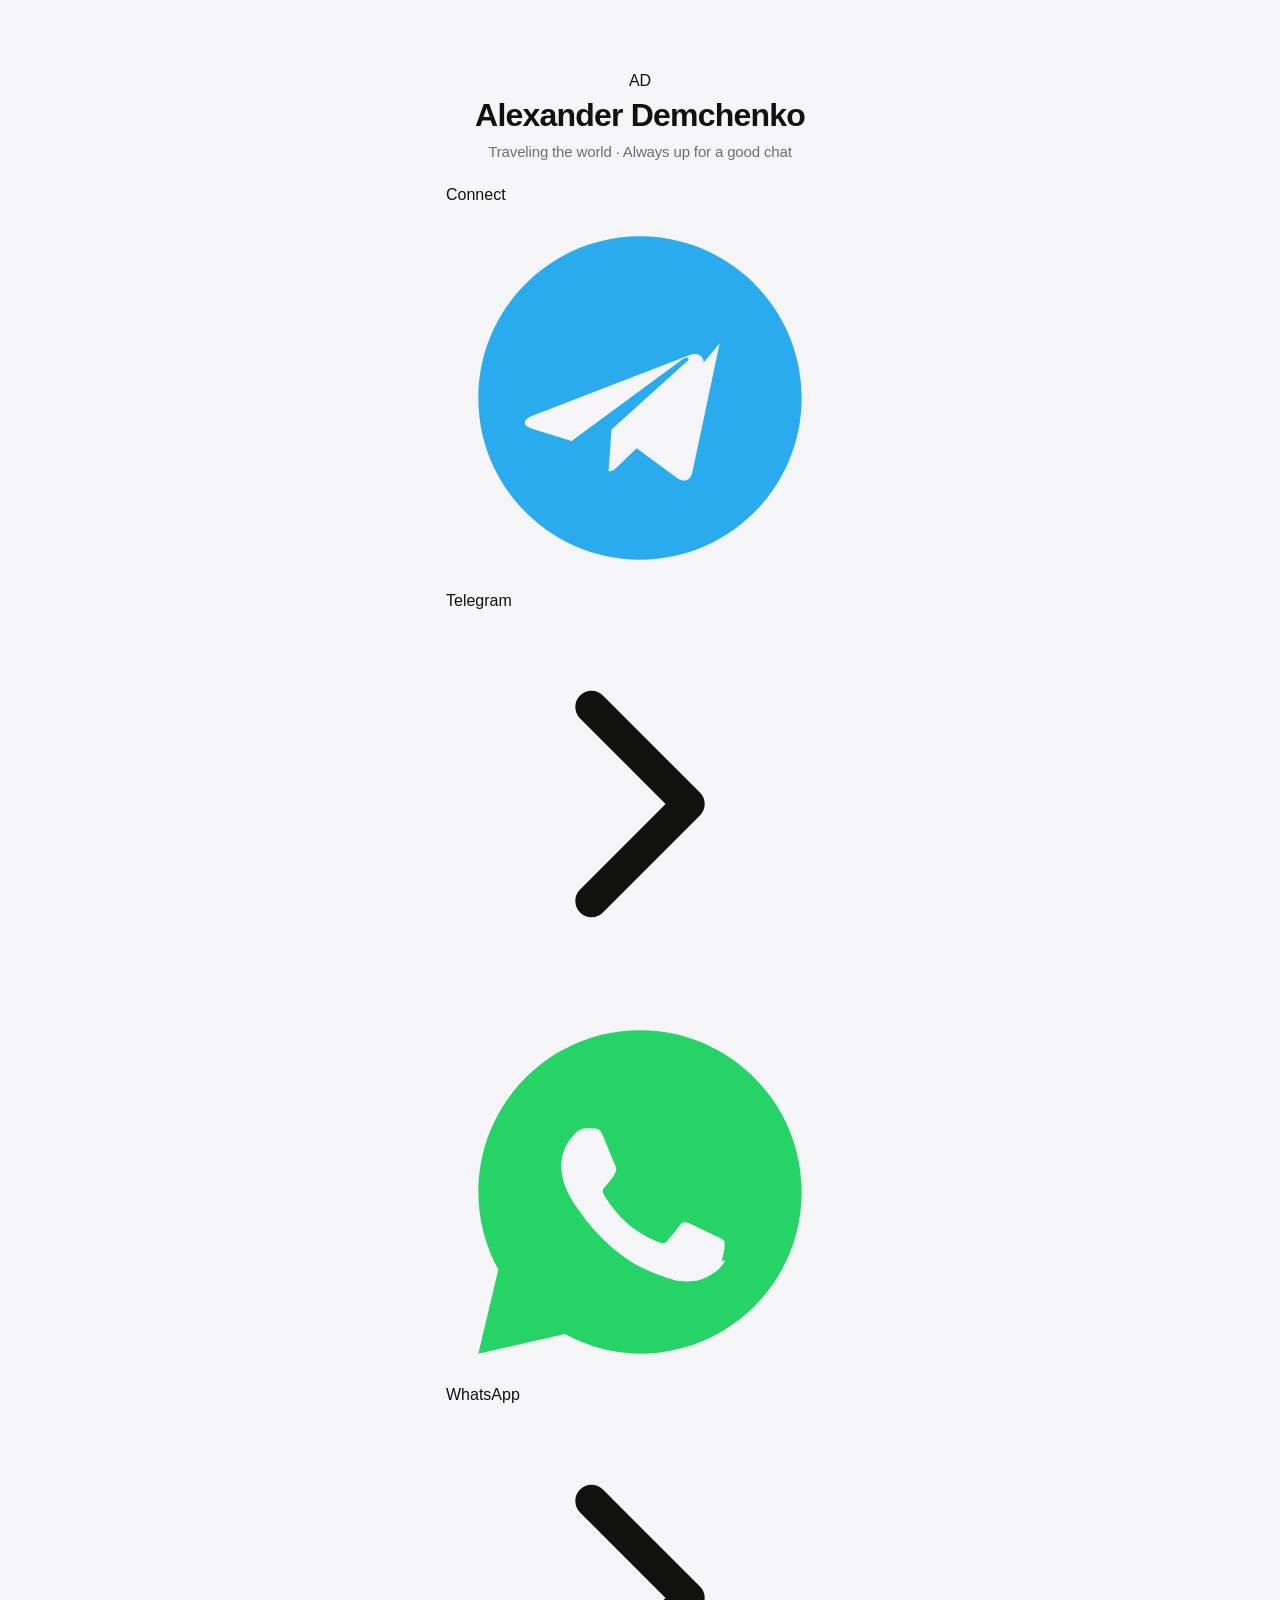
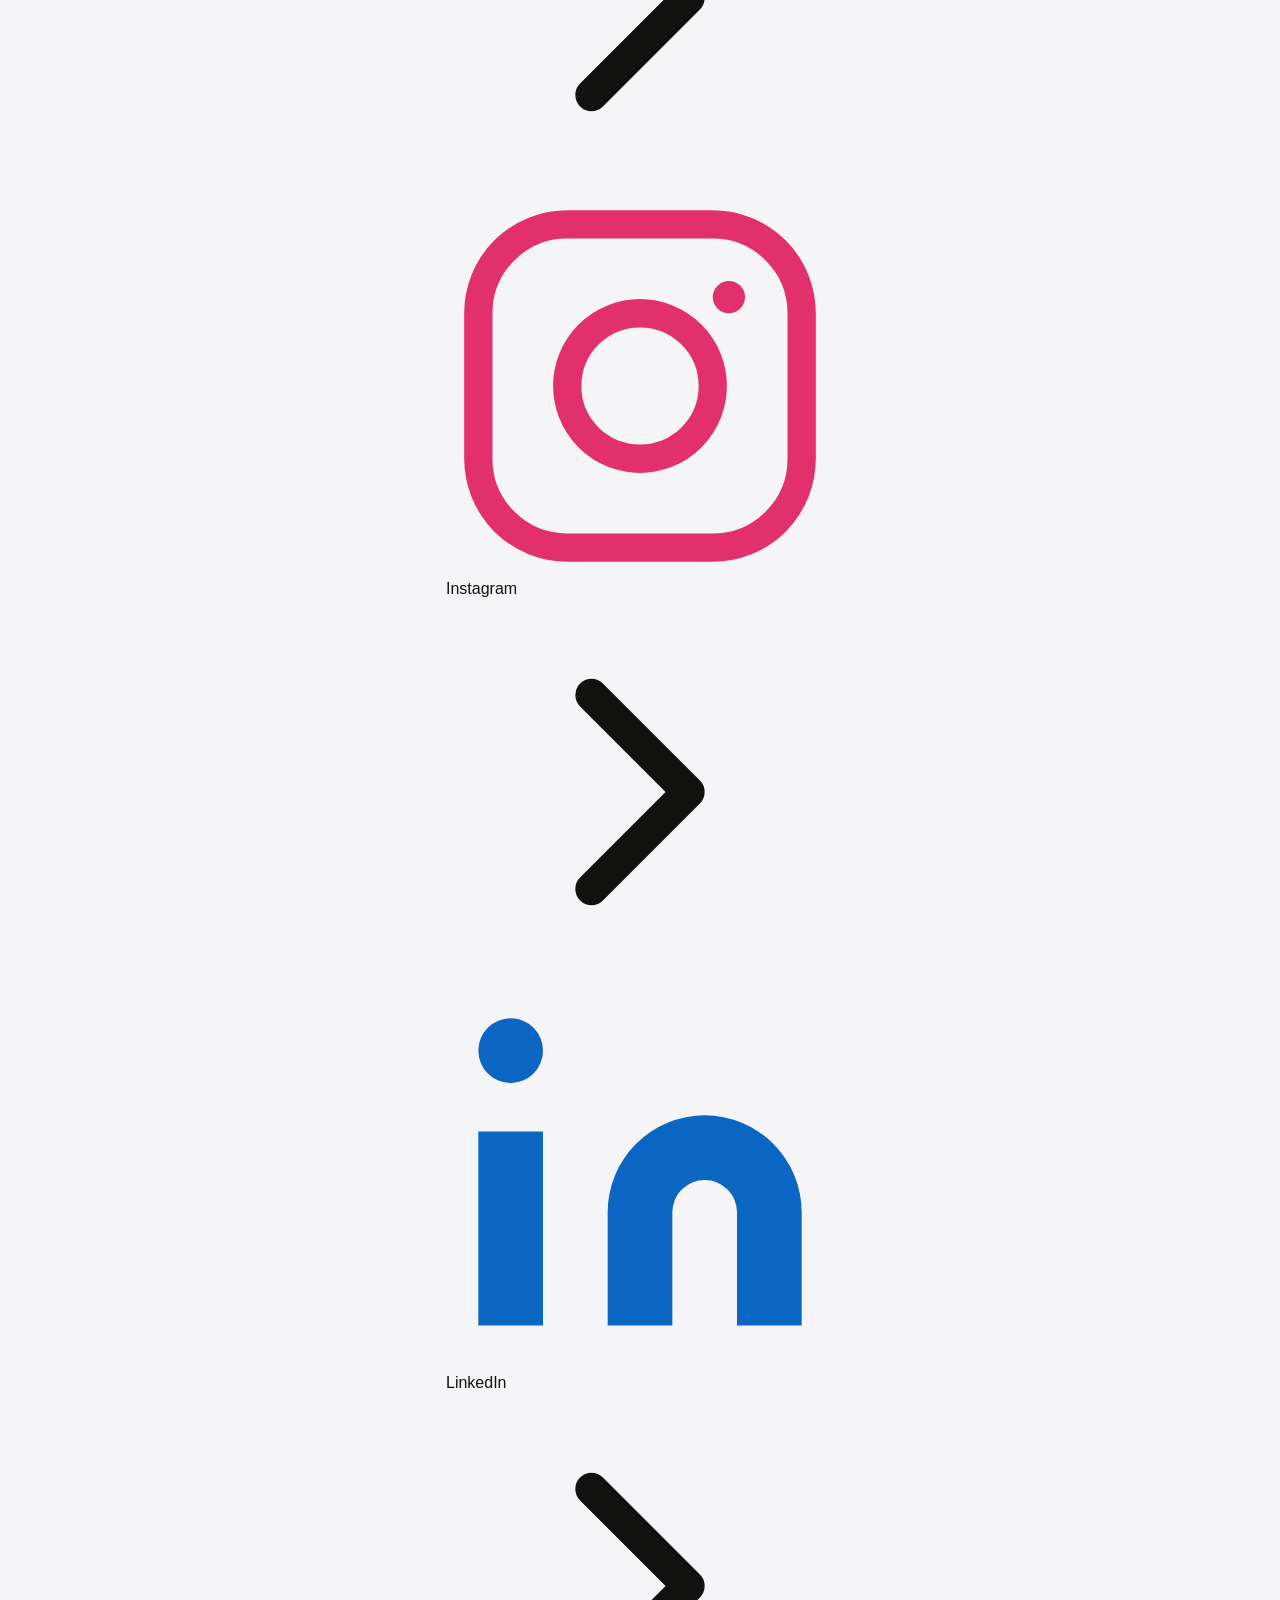
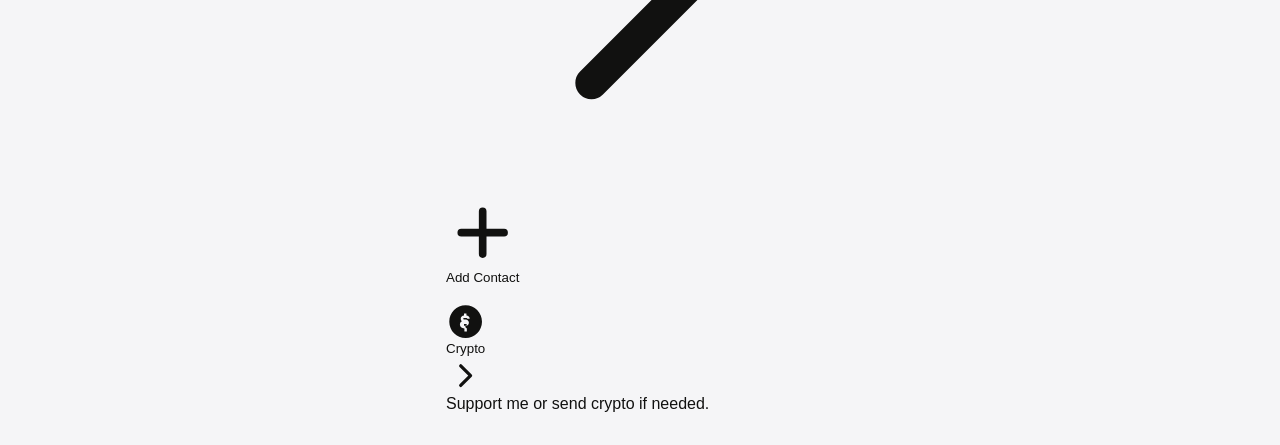
==== commit 713b105b: "Update theme colors and restructure sections" ====
--- a/index.html
+++ b/index.html
@@ -3,8 +3,8 @@
 <head>
   <meta charset="UTF-8" />
   <meta name="viewport" content="width=device-width, initial-scale=1.0, viewport-fit=cover" />
-  <meta name="theme-color" content="#ffffff" media="(prefers-color-scheme: light)" />
-  <meta name="theme-color" content="#111110" media="(prefers-color-scheme: dark)" />
+  <meta name="theme-color" content="#F2F2F7" media="(prefers-color-scheme: light)" />
+  <meta name="theme-color" content="#1C1C1E" media="(prefers-color-scheme: dark)" />
   <meta name="apple-mobile-web-app-capable" content="yes" />
   <meta name="apple-mobile-web-app-status-bar-style" content="default" />
   <meta name="description" content="Alexander Demchenko — Let's connect." />
@@ -13,119 +13,114 @@
 </head>
 <body>
 
-  <main class="page" role="main" aria-label="Contact card for Alexander Demchenko">
+  <main class="page" role="main">
 
-    <section class="hero" aria-label="Profile">
+    <!-- HERO -->
+    <section class="hero">
+      <div class="avatar" aria-hidden="true">AD</div>
       <h1 class="name">Alexander Demchenko</h1>
       <p class="tagline">Traveling the world · Always up for a good chat</p>
     </section>
 
-    <section class="card connect-card" aria-labelledby="connect-heading">
-      <h2 class="card-label" id="connect-heading">Connect</h2>
-      <div class="connect-grid">
+    <!-- CONNECT — iOS grouped list style -->
+    <section class="section-group" aria-labelledby="connect-label">
+      <p class="section-label" id="connect-label">Connect</p>
+      <div class="list-card">
 
-        <a href="https://t.me/demchenko00" class="connect-btn" aria-label="Message on Telegram" rel="noopener noreferrer" target="_blank">
-          <span class="connect-icon telegram-icon" aria-hidden="true">
-            <svg viewBox="0 0 24 24" fill="none" xmlns="http://www.w3.org/2000/svg">
-              <path d="M12 2C6.477 2 2 6.477 2 12s4.477 10 10 10 10-4.477 10-10S17.523 2 12 2zm4.93 6.617l-1.68 7.923c-.125.561-.453.699-.917.435l-2.54-1.872-1.225 1.18c-.136.135-.25.25-.511.25l.181-2.583 4.694-4.239c.204-.181-.044-.281-.317-.1L7.77 14.66l-2.5-.779c-.543-.17-.554-.543.114-.803l9.73-3.751c.452-.165.849.11.816.49z" fill="currentColor"/>
-            </svg>
+        <a href="https://t.me/demchenko00" class="list-row" aria-label="Message on Telegram" rel="noopener noreferrer" target="_blank">
+          <span class="row-icon telegram-icon" aria-hidden="true">
+            <svg viewBox="0 0 24 24" fill="none"><path d="M12 2C6.477 2 2 6.477 2 12s4.477 10 10 10 10-4.477 10-10S17.523 2 12 2zm4.93 6.617l-1.68 7.923c-.125.561-.453.699-.917.435l-2.54-1.872-1.225 1.18c-.136.135-.25.25-.511.25l.181-2.583 4.694-4.239c.204-.181-.044-.281-.317-.1L7.77 14.66l-2.5-.779c-.543-.17-.554-.543.114-.803l9.73-3.751c.452-.165.849.11.816.49z" fill="currentColor"/></svg>
           </span>
-          <span class="connect-label">Telegram</span>
-          <span class="connect-arrow" aria-hidden="true">
-            <svg viewBox="0 0 24 24" fill="none"><path d="M9 18l6-6-6-6" stroke="currentColor" stroke-width="1.75" stroke-linecap="round" stroke-linejoin="round"/></svg>
+          <span class="row-label">Telegram</span>
+          <span class="row-chevron" aria-hidden="true">
+            <svg viewBox="0 0 24 24" fill="none"><path d="M9 18l6-6-6-6" stroke="currentColor" stroke-width="2" stroke-linecap="round" stroke-linejoin="round"/></svg>
           </span>
         </a>
 
-        <a href="https://wa.me/79678689529" class="connect-btn" aria-label="Message on WhatsApp" rel="noopener noreferrer" target="_blank">
-          <span class="connect-icon whatsapp-icon" aria-hidden="true">
-            <svg viewBox="0 0 24 24" fill="none" xmlns="http://www.w3.org/2000/svg">
-              <path d="M12.001 2C6.478 2 2.002 6.476 2.002 12c0 1.74.45 3.37 1.236 4.795L2 22l5.354-1.218A9.964 9.964 0 0012.001 22C17.524 22 22 17.524 22 12S17.524 2 12.001 2zm5.26 14.234c-.22.618-1.285 1.18-1.76 1.254-.45.07-.99.1-1.597-.1-.368-.12-.84-.28-1.44-.547-2.53-1.093-4.185-3.634-4.31-3.803-.126-.169-1.02-1.355-1.02-2.583 0-1.228.643-1.832.87-2.083.228-.25.497-.312.663-.312.165 0 .33.002.474.008.152.007.356-.057.557.425.207.498.706 1.72.768 1.845.063.126.104.272.02.44-.082.168-.124.273-.246.42-.124.148-.26.33-.372.443-.124.124-.253.26-.108.51.145.25.643 1.06 1.38 1.716.947.842 1.746 1.102 1.997 1.226.25.124.394.104.54-.063.145-.167.622-.727.788-.976.166-.25.332-.207.56-.124.228.082 1.45.684 1.7.808.25.124.415.186.477.29.062.104.062.602-.158 1.22z" fill="currentColor"/>
-            </svg>
+        <div class="list-separator" aria-hidden="true"></div>
+
+        <a href="https://wa.me/79678689529" class="list-row" aria-label="Message on WhatsApp" rel="noopener noreferrer" target="_blank">
+          <span class="row-icon whatsapp-icon" aria-hidden="true">
+            <svg viewBox="0 0 24 24" fill="none"><path d="M12.001 2C6.478 2 2.002 6.476 2.002 12c0 1.74.45 3.37 1.236 4.795L2 22l5.354-1.218A9.964 9.964 0 0012.001 22C17.524 22 22 17.524 22 12S17.524 2 12.001 2zm5.26 14.234c-.22.618-1.285 1.18-1.76 1.254-.45.07-.99.1-1.597-.1-.368-.12-.84-.28-1.44-.547-2.53-1.093-4.185-3.634-4.31-3.803-.126-.169-1.02-1.355-1.02-2.583 0-1.228.643-1.832.87-2.083.228-.25.497-.312.663-.312.165 0 .33.002.474.008.152.007.356-.057.557.425.207.498.706 1.72.768 1.845.063.126.104.272.02.44-.082.168-.124.273-.246.42-.124.148-.26.33-.372.443-.124.124-.253.26-.108.51.145.25.643 1.06 1.38 1.716.947.842 1.746 1.102 1.997 1.226.25.124.394.104.54-.063.145-.167.622-.727.788-.976.166-.25.332-.207.56-.124.228.082 1.45.684 1.7.808.25.124.415.186.477.29.062.104.062.602-.158 1.22z" fill="currentColor"/></svg>
           </span>
-          <span class="connect-label">WhatsApp</span>
-          <span class="connect-arrow" aria-hidden="true">
-            <svg viewBox="0 0 24 24" fill="none"><path d="M9 18l6-6-6-6" stroke="currentColor" stroke-width="1.75" stroke-linecap="round" stroke-linejoin="round"/></svg>
+          <span class="row-label">WhatsApp</span>
+          <span class="row-chevron" aria-hidden="true">
+            <svg viewBox="0 0 24 24" fill="none"><path d="M9 18l6-6-6-6" stroke="currentColor" stroke-width="2" stroke-linecap="round" stroke-linejoin="round"/></svg>
           </span>
         </a>
 
-        <a href="https://www.instagram.com/demchenko_574?igsh=MWp6aml3dGhtbmExZw%3D%3D&utm_source=qr" class="connect-btn" aria-label="Follow on Instagram" rel="noopener noreferrer" target="_blank">
-          <span class="connect-icon instagram-icon" aria-hidden="true">
-            <svg viewBox="0 0 24 24" fill="none" xmlns="http://www.w3.org/2000/svg">
-              <rect x="2" y="2" width="20" height="20" rx="5.5" stroke="currentColor" stroke-width="1.75"/>
-              <circle cx="12" cy="12" r="4.5" stroke="currentColor" stroke-width="1.75"/>
-              <circle cx="17.5" cy="6.5" r="1" fill="currentColor"/>
-            </svg>
+        <div class="list-separator" aria-hidden="true"></div>
+
+        <a href="https://www.instagram.com/demchenko_574?igsh=MWp6aml3dGhtbmExZw%3D%3D&utm_source=qr" class="list-row" aria-label="Follow on Instagram" rel="noopener noreferrer" target="_blank">
+          <span class="row-icon instagram-icon" aria-hidden="true">
+            <svg viewBox="0 0 24 24" fill="none"><rect x="2" y="2" width="20" height="20" rx="5.5" stroke="currentColor" stroke-width="1.75"/><circle cx="12" cy="12" r="4.5" stroke="currentColor" stroke-width="1.75"/><circle cx="17.5" cy="6.5" r="1" fill="currentColor"/></svg>
           </span>
-          <span class="connect-label">Instagram</span>
-          <span class="connect-arrow" aria-hidden="true">
-            <svg viewBox="0 0 24 24" fill="none"><path d="M9 18l6-6-6-6" stroke="currentColor" stroke-width="1.75" stroke-linecap="round" stroke-linejoin="round"/></svg>
+          <span class="row-label">Instagram</span>
+          <span class="row-chevron" aria-hidden="true">
+            <svg viewBox="0 0 24 24" fill="none"><path d="M9 18l6-6-6-6" stroke="currentColor" stroke-width="2" stroke-linecap="round" stroke-linejoin="round"/></svg>
           </span>
         </a>
 
-        <a href="https://www.linkedin.com/in/%D0%B0%D0%BB%D0%B5%D0%BA%D1%81%D0%B0%D0%BD%D0%B4%D1%80-%D0%B4%D0%B5%D0%BC%D1%87%D0%B5%D0%BD%D0%BA%D0%BE-292b65329?utm_source=share_via&utm_content=profile&utm_medium=member_ios" class="connect-btn" aria-label="View LinkedIn profile" rel="noopener noreferrer" target="_blank">
-          <span class="connect-icon linkedin-icon" aria-hidden="true">
-            <svg viewBox="0 0 24 24" fill="none" xmlns="http://www.w3.org/2000/svg">
-              <path d="M16 8a6 6 0 016 6v7h-4v-7a2 2 0 00-2-2 2 2 0 00-2 2v7h-4v-7a6 6 0 016-6zM2 9h4v12H2z" fill="currentColor"/>
-              <circle cx="4" cy="4" r="2" fill="currentColor"/>
-            </svg>
+        <div class="list-separator" aria-hidden="true"></div>
+
+        <a href="https://www.linkedin.com/in/%D0%B0%D0%BB%D0%B5%D0%BA%D1%81%D0%B0%D0%BD%D0%B4%D1%80-%D0%B4%D0%B5%D0%BC%D1%87%D0%B5%D0%BD%D0%BA%D0%BE-292b65329?utm_source=share_via&utm_content=profile&utm_medium=member_ios" class="list-row" aria-label="View LinkedIn profile" rel="noopener noreferrer" target="_blank">
+          <span class="row-icon linkedin-icon" aria-hidden="true">
+            <svg viewBox="0 0 24 24" fill="none"><path d="M16 8a6 6 0 016 6v7h-4v-7a2 2 0 00-2-2 2 2 0 00-2 2v7h-4v-7a6 6 0 016-6zM2 9h4v12H2z" fill="currentColor"/><circle cx="4" cy="4" r="2" fill="currentColor"/></svg>
           </span>
-          <span class="connect-label">LinkedIn</span>
-          <span class="connect-arrow" aria-hidden="true">
-            <svg viewBox="0 0 24 24" fill="none"><path d="M9 18l6-6-6-6" stroke="currentColor" stroke-width="1.75" stroke-linecap="round" stroke-linejoin="round"/></svg>
+          <span class="row-label">LinkedIn</span>
+          <span class="row-chevron" aria-hidden="true">
+            <svg viewBox="0 0 24 24" fill="none"><path d="M9 18l6-6-6-6" stroke="currentColor" stroke-width="2" stroke-linecap="round" stroke-linejoin="round"/></svg>
           </span>
         </a>
 
       </div>
     </section>
 
-    <section class="add-contact-section" aria-label="Save contact">
-      <button class="add-contact-btn" id="addContactBtn" aria-label="Save Alexander's contact to your phone" type="button">
-        <span class="add-contact-icon" aria-hidden="true">
-          <svg viewBox="0 0 24 24" fill="none" xmlns="http://www.w3.org/2000/svg">
-            <path d="M16 11c1.657 0 3-1.343 3-3S17.657 5 16 5c-1.656 0-3 1.343-3 3s1.344 3 3 3zm-8 0c1.657 0 3-1.343 3-3S9.657 5 8 5C6.344 5 5 6.343 5 8s1.344 3 3 3zm0 2c-2.33 0-7 1.17-7 3.5V19h14v-2.5c0-2.33-4.67-3.5-7-3.5zm8 0c-.29 0-.62.02-.97.05 1.16.84 1.97 1.97 1.97 3.45V19h6v-2.5c0-2.33-4.67-3.5-7-3.5z" fill="currentColor"/>
-          </svg>
-        </span>
-        <span>Add Contact</span>
-      </button>
+    <!-- ADD CONTACT -->
+    <section class="section-group">
+      <div class="list-card">
+        <button class="list-row action-row" id="addContactBtn" type="button" aria-label="Save Alexander's contact to your phone">
+          <span class="row-icon add-icon" aria-hidden="true">
+            <svg viewBox="0 0 24 24" fill="none"><path d="M12 5v14M5 12h14" stroke="currentColor" stroke-width="2.5" stroke-linecap="round"/></svg>
+          </span>
+          <span class="row-label action-label">Add Contact</span>
+        </button>
+      </div>
     </section>
 
-    <section class="crypto-section" aria-label="Crypto">
-      <button class="crypto-toggle" id="cryptoToggle" aria-expanded="false" aria-controls="cryptoPanel" type="button">
-        <span class="crypto-toggle-inner">
-          <span class="crypto-toggle-icon" aria-hidden="true">
-            <svg viewBox="0 0 24 24" fill="none" xmlns="http://www.w3.org/2000/svg">
-              <path d="M12 2C6.48 2 2 6.48 2 12s4.48 10 10 10 10-4.48 10-10S17.52 2 12 2zm.75 14.25V18h-1.5v-1.75C9.5 16 8.5 15 8.5 13.75c0-.85.5-1.6 1.25-1.97-.5-.35-.75-.87-.75-1.53 0-1.1.9-2 2-2V7h1.5v1.25c1.1 0 2 .9 2 2h-1.5c0-.28-.22-.5-.5-.5H11c-.28 0-.5.22-.5.5s.22.5.5.5h1c1.1 0 2 .9 2 2s-.9 2-2 2h-.25v.5zM11 14.5h1.25c.28 0 .5-.22.5-.5s-.22-.5-.5-.5H11v1z" fill="currentColor"/>
-            </svg>
+    <!-- CRYPTO -->
+    <section class="section-group" aria-label="Crypto">
+      <div class="list-card">
+        <button class="list-row" id="cryptoToggle" aria-expanded="false" aria-controls="cryptoPanel" type="button">
+          <span class="row-icon crypto-icon" aria-hidden="true">
+            <svg viewBox="0 0 24 24" fill="none"><path d="M12 2C6.48 2 2 6.48 2 12s4.48 10 10 10 10-4.48 10-10S17.52 2 12 2zm.75 14.25V18h-1.5v-1.75C9.5 16 8.5 15 8.5 13.75c0-.85.5-1.6 1.25-1.97-.5-.35-.75-.87-.75-1.53 0-1.1.9-2 2-2V7h1.5v1.25c1.1 0 2 .9 2 2h-1.5c0-.28-.22-.5-.5-.5H11c-.28 0-.5.22-.5.5s.22.5.5.5h1c1.1 0 2 .9 2 2s-.9 2-2 2h-.25v.5zM11 14.5h1.25c.28 0 .5-.22.5-.5s-.22-.5-.5-.5H11v1z" fill="currentColor"/></svg>
           </span>
-          <span class="crypto-toggle-text">Crypto</span>
-        </span>
-        <span class="crypto-toggle-chevron" aria-hidden="true">
-          <svg viewBox="0 0 24 24" fill="none"><path d="M6 9l6 6 6-6" stroke="currentColor" stroke-width="1.75" stroke-linecap="round" stroke-linejoin="round"/></svg>
-        </span>
-      </button>
-      <div class="crypto-panel" id="cryptoPanel" role="region" aria-labelledby="cryptoToggle">
-        <p class="crypto-description">Support me or send crypto if needed.</p>
-        <div class="crypto-row">
-          <div class="crypto-info">
-            <span class="crypto-platform">Bybit UID</span>
-            <span class="crypto-value" id="bybitUID">100711102</span>
+          <span class="row-label">Crypto</span>
+          <span class="row-chevron crypto-chevron" aria-hidden="true">
+            <svg viewBox="0 0 24 24" fill="none"><path d="M9 18l6-6-6-6" stroke="currentColor" stroke-width="2" stroke-linecap="round" stroke-linejoin="round"/></svg>
+          </span>
+        </button>
+
+        <div class="crypto-panel" id="cryptoPanel">
+          <div class="list-separator" aria-hidden="true"></div>
+          <div class="crypto-content">
+            <div class="crypto-info">
+              <span class="crypto-platform">Bybit UID</span>
+              <span class="crypto-value">100711102</span>
+            </div>
+            <button class="copy-btn" id="copyUID" aria-label="Copy Bybit UID to clipboard" type="button" data-copy="100711102">
+              <span class="copy-btn-default" aria-hidden="true">
+                <svg viewBox="0 0 24 24" fill="none"><rect x="9" y="9" width="11" height="11" rx="2" stroke="currentColor" stroke-width="1.75"/><path d="M5 15H4a2 2 0 01-2-2V4a2 2 0 012-2h9a2 2 0 012 2v1" stroke="currentColor" stroke-width="1.75" stroke-linecap="round"/></svg>
+              </span>
+              <span class="copy-btn-success" aria-hidden="true">
+                <svg viewBox="0 0 24 24" fill="none"><path d="M5 13l4 4L19 7" stroke="currentColor" stroke-width="2.5" stroke-linecap="round" stroke-linejoin="round"/></svg>
+              </span>
+              <span class="visually-hidden">Copy</span>
+            </button>
           </div>
-          <button class="copy-btn" id="copyUID" aria-label="Copy Bybit UID to clipboard" type="button" data-copy="100711102">
-            <span class="copy-btn-default" aria-hidden="true">
-              <svg viewBox="0 0 24 24" fill="none" xmlns="http://www.w3.org/2000/svg">
-                <rect x="9" y="9" width="11" height="11" rx="2" stroke="currentColor" stroke-width="1.75"/>
-                <path d="M5 15H4a2 2 0 01-2-2V4a2 2 0 012-2h9a2 2 0 012 2v1" stroke="currentColor" stroke-width="1.75" stroke-linecap="round"/>
-              </svg>
-            </span>
-            <span class="copy-btn-success" aria-hidden="true">
-              <svg viewBox="0 0 24 24" fill="none" xmlns="http://www.w3.org/2000/svg">
-                <path d="M5 13l4 4L19 7" stroke="currentColor" stroke-width="2" stroke-linecap="round" stroke-linejoin="round"/>
-              </svg>
-            </span>
-            <span class="visually-hidden">Copy</span>
-          </button>
         </div>
       </div>
+      <p class="section-footer">Support me or send crypto if needed.</p>
     </section>
 
   </main>
--- a/styles.css
+++ b/styles.css
@@ -1,7 +1,9 @@
-<div style="padding:1.5rem;font-family:var(--font-mono);font-size:13px;line-height:1.6;background:var(--surface-1);border-radius:12px;border:0.5px solid var(--border)">
-<p style="margin:0 0 1rem;font-family:var(--font-sans);font-size:15px;font-weight:500;color:var(--text-primary)">styles.css</p>
-<button onclick="
-const c=`:root {
+/* ================================================
+   ALEXANDER DEMCHENKO — DIGITAL CONTACT CARD
+   styles.css
+================================================ */
+
+:root {
   --bg:             #F5F5F7;
   --surface:        #FFFFFF;
   --surface-2:      #F2F2F5;
@@ -18,19 +20,30 @@
   --instagram-color:#E1306C;
   --linkedin-color: #0A66C2;
   --font: -apple-system, 'SF Pro Display', 'SF Pro Text', 'Helvetica Neue', Arial, sans-serif;
-  --space-xs:  4px; --space-sm: 8px; --space-md: 16px;
-  --space-lg:  24px; --space-xl: 32px; --space-2xl: 48px;
-  --radius-sm: 10px; --radius-md: 16px; --radius-lg: 20px;
-  --radius-xl: 28px; --radius-full: 9999px;
-  --ease:        cubic-bezier(0.25, 0.46, 0.45, 0.94);
-  --ease-spring: cubic-bezier(0.34, 1.56, 0.64, 1);
-  --duration:    220ms;
+  --space-xs:  4px;
+  --space-sm:  8px;
+  --space-md:  16px;
+  --space-lg:  24px;
+  --space-xl:  32px;
+  --space-2xl: 48px;
+  --radius-sm:   10px;
+  --radius-md:   16px;
+  --radius-lg:   20px;
+  --radius-xl:   28px;
+  --radius-full: 9999px;
+  --ease:          cubic-bezier(0.25, 0.46, 0.45, 0.94);
+  --ease-spring:   cubic-bezier(0.34, 1.56, 0.64, 1);
+  --duration:      220ms;
   --duration-slow: 400ms;
 }
+
 *, *::before, *::after {
-  box-sizing: border-box; margin: 0; padding: 0;
+  box-sizing: border-box;
+  margin: 0;
+  padding: 0;
   -webkit-tap-highlight-color: transparent;
 }
+
 html {
   font-size: 16px;
   -webkit-font-smoothing: antialiased;
@@ -38,203 +51,377 @@
   text-rendering: optimizeLegibility;
   overflow-x: hidden;
 }
+
 body {
   font-family: var(--font);
   background-color: var(--bg);
   color: var(--text-primary);
   min-height: 100vh;
   min-height: 100dvh;
-  padding: env(safe-area-inset-top) env(safe-area-inset-right) env(safe-area-inset-bottom) env(safe-area-inset-left);
-  transition: background-color var(--duration-slow) var(--ease), color var(--duration-slow) var(--ease);
-}
+  padding: env(safe-area-inset-top) env(safe-area-inset-right)
+           env(safe-area-inset-bottom) env(safe-area-inset-left);
+  transition: background-color var(--duration-slow) var(--ease),
+              color var(--duration-slow) var(--ease);
+}
+
 img, svg { display: block; }
-button, a { font-family: inherit; cursor: pointer; text-decoration: none; color: inherit; }
+
+button, a {
+  font-family: inherit;
+  cursor: pointer;
+  text-decoration: none;
+  color: inherit;
+}
+
 button { border: none; background: none; padding: 0; }
+
 .visually-hidden {
-  position: absolute; width: 1px; height: 1px;
-  padding: 0; margin: -1px; overflow: hidden;
-  clip: rect(0,0,0,0); white-space: nowrap; border: 0;
-}
+  position: absolute;
+  width: 1px; height: 1px;
+  padding: 0; margin: -1px;
+  overflow: hidden;
+  clip: rect(0,0,0,0);
+  white-space: nowrap;
+  border: 0;
+}
+
 h1, h2 { font-family: var(--font); letter-spacing: -0.02em; }
+
 .name {
   font-size: clamp(26px, 7vw, 32px);
-  font-weight: 700; line-height: 1.1;
-  color: var(--text-primary); letter-spacing: -0.025em; text-align: center;
-}
+  font-weight: 700;
+  line-height: 1.1;
+  color: var(--text-primary);
+  letter-spacing: -0.025em;
+  text-align: center;
+}
+
 .tagline {
-  font-size: 15px; font-weight: 400; color: var(--text-secondary);
-  text-align: center; line-height: 1.4; letter-spacing: -0.01em;
-}
+  font-size: 15px;
+  font-weight: 400;
+  color: var(--text-secondary);
+  text-align: center;
+  line-height: 1.4;
+  letter-spacing: -0.01em;
+}
+
 .card-label {
-  font-size: 12px; font-weight: 600; color: var(--text-tertiary);
-  text-transform: uppercase; letter-spacing: 0.08em; margin-bottom: var(--space-sm);
-}
+  font-size: 12px;
+  font-weight: 600;
+  color: var(--text-tertiary);
+  text-transform: uppercase;
+  letter-spacing: 0.08em;
+  margin-bottom: var(--space-sm);
+}
+
 .page {
-  max-width: 420px; margin: 0 auto;
+  max-width: 420px;
+  margin: 0 auto;
   padding: var(--space-2xl) var(--space-md) var(--space-xl);
-  display: flex; flex-direction: column; gap: var(--space-md);
-  opacity: 0; transform: translateY(16px);
+  display: flex;
+  flex-direction: column;
+  gap: var(--space-md);
+  opacity: 0;
+  transform: translateY(16px);
   animation: pageEnter 0.55s var(--ease) 0.1s forwards;
 }
+
 .hero {
-  display: flex; flex-direction: column; align-items: center;
-  gap: var(--space-sm); padding: var(--space-lg) 0 var(--space-sm);
-}
+  display: flex;
+  flex-direction: column;
+  align-items: center;
+  gap: var(--space-sm);
+  padding: var(--space-lg) 0 var(--space-sm);
+}
+
 .card {
-  background: var(--surface); border-radius: var(--radius-xl);
-  border: 1px solid var(--border); box-shadow: var(--shadow-md);
+  background: var(--surface);
+  border-radius: var(--radius-xl);
+  border: 1px solid var(--border);
+  box-shadow: var(--shadow-md);
   padding: var(--space-lg);
-  transition: box-shadow var(--duration) var(--ease), transform var(--duration) var(--ease);
-}
+  transition: box-shadow var(--duration) var(--ease),
+              transform var(--duration) var(--ease);
+}
+
 @media (hover: hover) {
-  .card:hover { box-shadow: var(--shadow-lg); transform: translateY(-1px); }
-}
-.connect-grid { display: flex; flex-direction: column; gap: var(--space-sm); }
+  .card:hover {
+    box-shadow: var(--shadow-lg);
+    transform: translateY(-1px);
+  }
+}
+
+.connect-grid {
+  display: flex;
+  flex-direction: column;
+  gap: var(--space-sm);
+}
+
 .connect-btn {
-  display: flex; align-items: center; gap: var(--space-md);
-  padding: 14px var(--space-md); border-radius: var(--radius-lg);
-  background: var(--surface-2); border: 1px solid var(--border);
-  color: var(--text-primary); font-size: 15px; font-weight: 500;
-  letter-spacing: -0.01em; min-height: 54px;
-  position: relative; overflow: hidden;
+  display: flex;
+  align-items: center;
+  gap: var(--space-md);
+  padding: 14px var(--space-md);
+  border-radius: var(--radius-lg);
+  background: var(--surface-2);
+  border: 1px solid var(--border);
+  color: var(--text-primary);
+  font-size: 15px;
+  font-weight: 500;
+  letter-spacing: -0.01em;
+  min-height: 54px;
+  position: relative;
+  overflow: hidden;
   transition: background var(--duration) var(--ease),
               transform var(--duration) var(--ease-spring),
               box-shadow var(--duration) var(--ease);
 }
+
 .connect-btn::before {
-  content: ''; position: absolute; inset: 0; opacity: 0;
-  background: currentColor; border-radius: inherit;
+  content: '';
+  position: absolute;
+  inset: 0;
+  opacity: 0;
+  background: currentColor;
+  border-radius: inherit;
   transition: opacity var(--duration) var(--ease);
 }
+
 @media (hover: hover) {
   .connect-btn:hover { transform: scale(1.015); box-shadow: var(--shadow-sm); }
   .connect-btn:hover::before { opacity: 0.04; }
   .connect-btn:hover .connect-icon { transform: scale(1.1); }
   .connect-btn:hover .connect-arrow { transform: translateX(2px); }
 }
+
 .connect-btn:active { transform: scale(0.975); transition-duration: 100ms; }
+
 .connect-icon {
-  width: 36px; height: 36px; border-radius: var(--radius-sm);
-  display: flex; align-items: center; justify-content: center; flex-shrink: 0;
+  width: 36px;
+  height: 36px;
+  border-radius: var(--radius-sm);
+  display: flex;
+  align-items: center;
+  justify-content: center;
+  flex-shrink: 0;
   transition: transform var(--duration) var(--ease-spring);
 }
+
 .connect-icon svg { width: 20px; height: 20px; }
+
 .telegram-icon  { background: rgba(42,171,238,0.12); color: var(--telegram-color); }
 .whatsapp-icon  { background: rgba(37,211,102,0.12); color: var(--whatsapp-color); }
 .instagram-icon { background: rgba(225,48,108,0.12); color: var(--instagram-color); }
 .linkedin-icon  { background: rgba(10,102,194,0.12); color: var(--linkedin-color); }
+
 .connect-label { flex: 1; }
+
 .connect-arrow {
-  width: 16px; height: 16px; color: var(--text-tertiary); flex-shrink: 0;
+  width: 16px;
+  height: 16px;
+  color: var(--text-tertiary);
+  flex-shrink: 0;
   transition: transform var(--duration) var(--ease);
 }
 .connect-arrow svg { width: 100%; height: 100%; }
+
 .add-contact-btn {
-  display: flex; align-items: center; justify-content: center;
-  gap: var(--space-sm); width: 100%; padding: 16px var(--space-lg);
-  border-radius: var(--radius-xl); background: var(--text-primary);
-  color: var(--surface); font-size: 16px; font-weight: 600;
-  letter-spacing: -0.015em; box-shadow: var(--shadow-md); min-height: 56px;
-  position: relative; overflow: hidden;
+  display: flex;
+  align-items: center;
+  justify-content: center;
+  gap: var(--space-sm);
+  width: 100%;
+  padding: 16px var(--space-lg);
+  border-radius: var(--radius-xl);
+  background: var(--text-primary);
+  color: var(--surface);
+  font-size: 16px;
+  font-weight: 600;
+  letter-spacing: -0.015em;
+  box-shadow: var(--shadow-md);
+  min-height: 56px;
+  position: relative;
+  overflow: hidden;
   transition: transform var(--duration) var(--ease-spring),
               box-shadow var(--duration) var(--ease),
               background var(--duration) var(--ease);
 }
+
 .add-contact-btn::after {
-  content: ''; position: absolute; inset: 0;
-  background: white; opacity: 0; transition: opacity var(--duration) var(--ease);
-}
+  content: '';
+  position: absolute;
+  inset: 0;
+  background: white;
+  opacity: 0;
+  transition: opacity var(--duration) var(--ease);
+}
+
 @media (hover: hover) {
   .add-contact-btn:hover { transform: scale(1.01); box-shadow: var(--shadow-lg); }
   .add-contact-btn:hover::after { opacity: 0.06; }
 }
+
 .add-contact-btn:active { transform: scale(0.97); transition-duration: 100ms; }
+
 .add-contact-icon { width: 22px; height: 22px; flex-shrink: 0; }
 .add-contact-icon svg { width: 100%; height: 100%; }
+
 .crypto-section {
-  background: var(--surface); border-radius: var(--radius-xl);
-  border: 1px solid var(--border); box-shadow: var(--shadow-sm); overflow: hidden;
-}
+  background: var(--surface);
+  border-radius: var(--radius-xl);
+  border: 1px solid var(--border);
+  box-shadow: var(--shadow-sm);
+  overflow: hidden;
+}
+
 .crypto-toggle {
-  display: flex; align-items: center; justify-content: space-between;
-  width: 100%; padding: var(--space-md) var(--space-lg); min-height: 52px;
-  color: var(--text-secondary); font-size: 14px; font-weight: 500;
+  display: flex;
+  align-items: center;
+  justify-content: space-between;
+  width: 100%;
+  padding: var(--space-md) var(--space-lg);
+  min-height: 52px;
+  color: var(--text-secondary);
+  font-size: 14px;
+  font-weight: 500;
   letter-spacing: -0.01em;
-  transition: color var(--duration) var(--ease), background var(--duration) var(--ease);
-}
+  transition: color var(--duration) var(--ease),
+              background var(--duration) var(--ease);
+}
+
 .crypto-toggle:hover { color: var(--text-primary); background: var(--surface-2); }
+
 .crypto-toggle-inner { display: flex; align-items: center; gap: var(--space-sm); }
+
 .crypto-toggle-icon { width: 20px; height: 20px; color: var(--text-tertiary); }
 .crypto-toggle-icon svg { width: 100%; height: 100%; }
+
 .crypto-toggle-chevron {
-  width: 18px; height: 18px; color: var(--text-tertiary);
+  width: 18px; height: 18px;
+  color: var(--text-tertiary);
   transition: transform var(--duration-slow) var(--ease);
 }
 .crypto-toggle-chevron svg { width: 100%; height: 100%; }
-.crypto-toggle[aria-expanded=\"true\"] .crypto-toggle-chevron { transform: rotate(180deg); }
-.crypto-panel { max-height: 0; overflow: hidden; transition: max-height var(--duration-slow) var(--ease); }
+.crypto-toggle[aria-expanded="true"] .crypto-toggle-chevron { transform: rotate(180deg); }
+
+.crypto-panel {
+  max-height: 0;
+  overflow: hidden;
+  transition: max-height var(--duration-slow) var(--ease);
+}
 .crypto-panel.is-open { max-height: 200px; }
+
 .crypto-description {
-  font-size: 13px; color: var(--text-secondary);
-  padding: 0 var(--space-lg) var(--space-md); line-height: 1.5;
-}
+  font-size: 13px;
+  color: var(--text-secondary);
+  padding: 0 var(--space-lg) var(--space-md);
+  line-height: 1.5;
+}
+
 .crypto-row {
-  display: flex; align-items: center; justify-content: space-between;
+  display: flex;
+  align-items: center;
+  justify-content: space-between;
   padding: var(--space-sm) var(--space-lg) var(--space-lg);
-  background: var(--surface-2); margin: 0 var(--space-md) var(--space-md);
-  border-radius: var(--radius-md); border: 1px solid var(--border);
-}
+  background: var(--surface-2);
+  margin: 0 var(--space-md) var(--space-md);
+  border-radius: var(--radius-md);
+  border: 1px solid var(--border);
+}
+
 .crypto-info { display: flex; flex-direction: column; gap: 2px; }
+
 .crypto-platform {
-  font-size: 11px; font-weight: 600; color: var(--text-tertiary);
-  text-transform: uppercase; letter-spacing: 0.07em;
-}
+  font-size: 11px;
+  font-weight: 600;
+  color: var(--text-tertiary);
+  text-transform: uppercase;
+  letter-spacing: 0.07em;
+}
+
 .crypto-value {
-  font-size: 17px; font-weight: 600; color: var(--text-primary);
-  letter-spacing: -0.01em; font-variant-numeric: tabular-nums;
-}
+  font-size: 17px;
+  font-weight: 600;
+  color: var(--text-primary);
+  letter-spacing: -0.01em;
+  font-variant-numeric: tabular-nums;
+}
+
 .copy-btn {
-  width: 40px; height: 40px; border-radius: var(--radius-sm);
-  background: var(--surface); border: 1px solid var(--border);
-  box-shadow: var(--shadow-sm); display: flex; align-items: center;
-  justify-content: center; color: var(--text-secondary); flex-shrink: 0;
+  width: 40px; height: 40px;
+  border-radius: var(--radius-sm);
+  background: var(--surface);
+  border: 1px solid var(--border);
+  box-shadow: var(--shadow-sm);
+  display: flex;
+  align-items: center;
+  justify-content: center;
+  color: var(--text-secondary);
+  flex-shrink: 0;
   position: relative;
   transition: transform var(--duration) var(--ease-spring),
-              color var(--duration) var(--ease), background var(--duration) var(--ease);
-}
+              color var(--duration) var(--ease),
+              background var(--duration) var(--ease);
+}
+
 .copy-btn:hover { color: var(--text-primary); transform: scale(1.05); }
 .copy-btn:active { transform: scale(0.92); transition-duration: 80ms; }
 .copy-btn svg { width: 18px; height: 18px; }
-.copy-btn-default, .copy-btn-success {
-  position: absolute; display: flex; align-items: center; justify-content: center;
-  transition: opacity var(--duration) var(--ease), transform var(--duration) var(--ease-spring);
-}
+
+.copy-btn-default,
+.copy-btn-success {
+  position: absolute;
+  display: flex;
+  align-items: center;
+  justify-content: center;
+  transition: opacity var(--duration) var(--ease),
+              transform var(--duration) var(--ease-spring);
+}
+
 .copy-btn-success { color: #34C759; opacity: 0; transform: scale(0.6); }
 .copy-btn.copied .copy-btn-default { opacity: 0; transform: scale(0.6); }
 .copy-btn.copied .copy-btn-success { opacity: 1; transform: scale(1); }
+
 .toast {
   position: fixed;
   bottom: max(var(--space-xl), env(safe-area-inset-bottom) + 16px);
-  left: 50%; transform: translateX(-50%) translateY(80px);
-  background: var(--text-primary); color: var(--surface);
-  padding: 12px var(--space-lg); border-radius: var(--radius-full);
-  font-size: 14px; font-weight: 500; display: flex;
-  align-items: center; gap: var(--space-sm); box-shadow: var(--shadow-lg);
-  pointer-events: none; z-index: 1000; opacity: 0; white-space: nowrap;
+  left: 50%;
+  transform: translateX(-50%) translateY(80px);
+  background: var(--text-primary);
+  color: var(--surface);
+  padding: 12px var(--space-lg);
+  border-radius: var(--radius-full);
+  font-size: 14px;
+  font-weight: 500;
+  display: flex;
+  align-items: center;
+  gap: var(--space-sm);
+  box-shadow: var(--shadow-lg);
+  pointer-events: none;
+  z-index: 1000;
+  opacity: 0;
+  white-space: nowrap;
   transition: transform var(--duration-slow) var(--ease-spring),
               opacity var(--duration-slow) var(--ease);
 }
+
 .toast.is-visible { opacity: 1; transform: translateX(-50%) translateY(0); }
 .toast-icon { color: #34C759; font-size: 15px; }
-@keyframes pageEnter { to { opacity: 1; transform: translateY(0); } }
-.hero              { animation: childEnter 0.5s var(--ease) 0.15s both; }
-.connect-card      { animation: childEnter 0.5s var(--ease) 0.25s both; }
+
+@keyframes pageEnter {
+  to { opacity: 1; transform: translateY(0); }
+}
+
+.hero                { animation: childEnter 0.5s var(--ease) 0.15s both; }
+.connect-card        { animation: childEnter 0.5s var(--ease) 0.25s both; }
 .add-contact-section { animation: childEnter 0.5s var(--ease) 0.32s both; }
-.crypto-section    { animation: childEnter 0.5s var(--ease) 0.38s both; }
+.crypto-section      { animation: childEnter 0.5s var(--ease) 0.38s both; }
+
 @keyframes childEnter {
   from { opacity: 0; transform: translateY(12px); }
   to   { opacity: 1; transform: translateY(0); }
 }
+
 @media (prefers-color-scheme: dark) {
   :root {
     --bg:             #111110;
@@ -252,30 +439,29 @@
     --instagram-color:#F0547A;
     --linkedin-color: #3D8BD4;
   }
+
   .add-contact-btn {
-    background: var(--surface); color: var(--text-primary);
+    background: var(--surface);
+    color: var(--text-primary);
     border: 1px solid var(--border);
   }
 }
+
 @media (prefers-reduced-motion: reduce) {
   *, *::before, *::after {
     animation-duration: 0.01ms !important;
     animation-iteration-count: 1 !important;
     transition-duration: 0.01ms !important;
   }
-  .page, .hero, .connect-card, .add-contact-section, .crypto-section {
+  .page, .hero, .connect-card,
+  .add-contact-section, .crypto-section {
     animation: none; opacity: 1; transform: none;
   }
 }
-:focus-visible { outline: 2.5px solid var(--accent); outline-offset: 3px; border-radius: var(--radius-sm); }
+
+:focus-visible {
+  outline: 2.5px solid var(--accent);
+  outline-offset: 3px;
+  border-radius: var(--radius-sm);
+}
 :focus:not(:focus-visible) { outline: none; }
-`;
-const b=new Blob([c],{type:'text/css'});
-const u=URL.createObjectURL(b);
-const a=document.createElement('a');
-a.href=u;a.download='styles.css';
-document.body.appendChild(a);a.click();
-document.body.removeChild(a);
-setTimeout(()=>URL.revokeObjectURL(u),1000);
-" style="padding:10px 20px;font-size:14px;font-weight:500;cursor:pointer;border-radius:8px;border:0.5px solid var(--border-strong);background:var(--surface-2);color:var(--text-primary)">⬇ Скачать styles.css</button>
-</div>
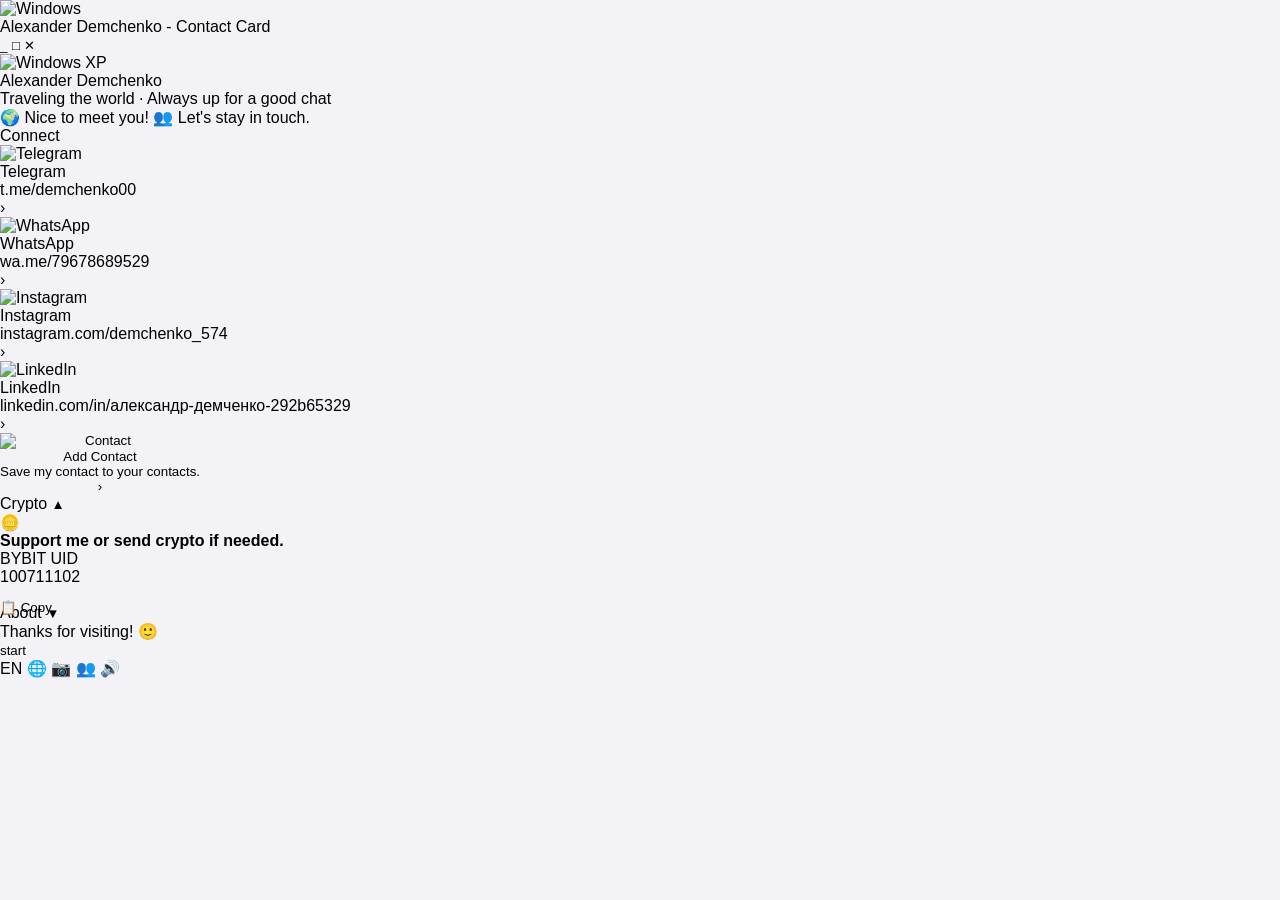
==== commit d6cafae1: "Revamp contact card layout and add new sections Updated the contact card layout and added new sectio" ====
--- a/index.html
+++ b/index.html
@@ -2,131 +2,161 @@
 <html lang="en">
 <head>
   <meta charset="UTF-8" />
-  <meta name="viewport" content="width=device-width, initial-scale=1.0, viewport-fit=cover" />
-  <meta name="theme-color" content="#F2F2F7" media="(prefers-color-scheme: light)" />
-  <meta name="theme-color" content="#1C1C1E" media="(prefers-color-scheme: dark)" />
-  <meta name="apple-mobile-web-app-capable" content="yes" />
-  <meta name="apple-mobile-web-app-status-bar-style" content="default" />
-  <meta name="description" content="Alexander Demchenko — Let's connect." />
-  <title>Alexander Demchenko</title>
+  <meta name="viewport" content="width=device-width, initial-scale=1.0" />
+  <title>Alexander Demchenko - Contact Card</title>
   <link rel="stylesheet" href="styles.css" />
 </head>
 <body>
 
-  <main class="page" role="main">
+  <!-- Taskbar top -->
+  <div class="xp-titlebar">
+    <div class="xp-titlebar-left">
+      <img class="xp-logo" src="https://upload.wikimedia.org/wikipedia/commons/thumb/1/1e/Windows_Logo_1995.svg/200px-Windows_Logo_1995.svg.png" alt="Windows" />
+      <span>Alexander Demchenko - Contact Card</span>
+    </div>
+    <div class="xp-titlebar-buttons">
+      <button class="xp-btn-min" title="Minimize">_</button>
+      <button class="xp-btn-max" title="Maximize">□</button>
+      <button class="xp-btn-close" title="Close">✕</button>
+    </div>
+  </div>
 
-    <!-- HERO -->
-    <section class="hero">
-      <div class="avatar" aria-hidden="true">AD</div>
-      <h1 class="name">Alexander Demchenko</h1>
-      <p class="tagline">Traveling the world · Always up for a good chat</p>
-    </section>
+  <!-- Main window -->
+  <div class="xp-window">
 
-    <!-- CONNECT — iOS grouped list style -->
-    <section class="section-group" aria-labelledby="connect-label">
-      <p class="section-label" id="connect-label">Connect</p>
-      <div class="list-card">
+    <!-- Header -->
+    <div class="xp-header">
+      <div class="xp-header-left">
+        <img src="https://upload.wikimedia.org/wikipedia/commons/thumb/1/1b/Windows_XP-Logo.svg/320px-Windows_XP-Logo.svg.png" alt="Windows XP" class="xp-winlogo" />
+      </div>
+      <div class="xp-header-right">
+        <div class="xp-name">Alexander Demchenko</div>
+        <div class="xp-tagline">Traveling the world · Always up for a good chat</div>
+        <div class="xp-header-icons">
+          <span>🌍 Nice to meet you!</span>
+          <span>👥 Let's stay in touch.</span>
+        </div>
+      </div>
+    </div>
 
-        <a href="https://t.me/demchenko00" class="list-row" aria-label="Message on Telegram" rel="noopener noreferrer" target="_blank">
-          <span class="row-icon telegram-icon" aria-hidden="true">
-            <svg viewBox="0 0 24 24" fill="none"><path d="M12 2C6.477 2 2 6.477 2 12s4.477 10 10 10 10-4.477 10-10S17.523 2 12 2zm4.93 6.617l-1.68 7.923c-.125.561-.453.699-.917.435l-2.54-1.872-1.225 1.18c-.136.135-.25.25-.511.25l.181-2.583 4.694-4.239c.204-.181-.044-.281-.317-.1L7.77 14.66l-2.5-.779c-.543-.17-.554-.543.114-.803l9.73-3.751c.452-.165.849.11.816.49z" fill="currentColor"/></svg>
-          </span>
-          <span class="row-label">Telegram</span>
-          <span class="row-chevron" aria-hidden="true">
-            <svg viewBox="0 0 24 24" fill="none"><path d="M9 18l6-6-6-6" stroke="currentColor" stroke-width="2" stroke-linecap="round" stroke-linejoin="round"/></svg>
-          </span>
-        </a>
+    <!-- CONNECT section -->
+    <div class="xp-section-header">Connect</div>
+    <div class="xp-list">
 
-        <div class="list-separator" aria-hidden="true"></div>
+      <a href="https://t.me/demchenko00" class="xp-row" rel="noopener noreferrer" target="_blank">
+        <img class="xp-row-icon" src="https://upload.wikimedia.org/wikipedia/commons/thumb/8/82/Telegram_logo.svg/64px-Telegram_logo.svg.png" alt="Telegram" />
+        <div class="xp-row-text">
+          <div class="xp-row-title">Telegram</div>
+          <div class="xp-row-url">t.me/demchenko00</div>
+        </div>
+        <span class="xp-chev">›</span>
+      </a>
 
-        <a href="https://wa.me/79678689529" class="list-row" aria-label="Message on WhatsApp" rel="noopener noreferrer" target="_blank">
-          <span class="row-icon whatsapp-icon" aria-hidden="true">
-            <svg viewBox="0 0 24 24" fill="none"><path d="M12.001 2C6.478 2 2.002 6.476 2.002 12c0 1.74.45 3.37 1.236 4.795L2 22l5.354-1.218A9.964 9.964 0 0012.001 22C17.524 22 22 17.524 22 12S17.524 2 12.001 2zm5.26 14.234c-.22.618-1.285 1.18-1.76 1.254-.45.07-.99.1-1.597-.1-.368-.12-.84-.28-1.44-.547-2.53-1.093-4.185-3.634-4.31-3.803-.126-.169-1.02-1.355-1.02-2.583 0-1.228.643-1.832.87-2.083.228-.25.497-.312.663-.312.165 0 .33.002.474.008.152.007.356-.057.557.425.207.498.706 1.72.768 1.845.063.126.104.272.02.44-.082.168-.124.273-.246.42-.124.148-.26.33-.372.443-.124.124-.253.26-.108.51.145.25.643 1.06 1.38 1.716.947.842 1.746 1.102 1.997 1.226.25.124.394.104.54-.063.145-.167.622-.727.788-.976.166-.25.332-.207.56-.124.228.082 1.45.684 1.7.808.25.124.415.186.477.29.062.104.062.602-.158 1.22z" fill="currentColor"/></svg>
-          </span>
-          <span class="row-label">WhatsApp</span>
-          <span class="row-chevron" aria-hidden="true">
-            <svg viewBox="0 0 24 24" fill="none"><path d="M9 18l6-6-6-6" stroke="currentColor" stroke-width="2" stroke-linecap="round" stroke-linejoin="round"/></svg>
-          </span>
-        </a>
+      <a href="https://wa.me/79678689529" class="xp-row" rel="noopener noreferrer" target="_blank">
+        <img class="xp-row-icon" src="https://upload.wikimedia.org/wikipedia/commons/thumb/6/6b/WhatsApp.svg/64px-WhatsApp.svg.png" alt="WhatsApp" />
+        <div class="xp-row-text">
+          <div class="xp-row-title">WhatsApp</div>
+          <div class="xp-row-url">wa.me/79678689529</div>
+        </div>
+        <span class="xp-chev">›</span>
+      </a>
 
-        <div class="list-separator" aria-hidden="true"></div>
+      <a href="https://www.instagram.com/demchenko_574?igsh=MWp6aml3dGhtbmExZw%3D%3D&utm_source=qr" class="xp-row" rel="noopener noreferrer" target="_blank">
+        <img class="xp-row-icon" src="https://upload.wikimedia.org/wikipedia/commons/thumb/e/e7/Instagram_logo_2016.svg/64px-Instagram_logo_2016.svg.png" alt="Instagram" />
+        <div class="xp-row-text">
+          <div class="xp-row-title">Instagram</div>
+          <div class="xp-row-url">instagram.com/demchenko_574</div>
+        </div>
+        <span class="xp-chev">›</span>
+      </a>
 
-        <a href="https://www.instagram.com/demchenko_574?igsh=MWp6aml3dGhtbmExZw%3D%3D&utm_source=qr" class="list-row" aria-label="Follow on Instagram" rel="noopener noreferrer" target="_blank">
-          <span class="row-icon instagram-icon" aria-hidden="true">
-            <svg viewBox="0 0 24 24" fill="none"><rect x="2" y="2" width="20" height="20" rx="5.5" stroke="currentColor" stroke-width="1.75"/><circle cx="12" cy="12" r="4.5" stroke="currentColor" stroke-width="1.75"/><circle cx="17.5" cy="6.5" r="1" fill="currentColor"/></svg>
-          </span>
-          <span class="row-label">Instagram</span>
-          <span class="row-chevron" aria-hidden="true">
-            <svg viewBox="0 0 24 24" fill="none"><path d="M9 18l6-6-6-6" stroke="currentColor" stroke-width="2" stroke-linecap="round" stroke-linejoin="round"/></svg>
-          </span>
-        </a>
+      <a href="https://www.linkedin.com/in/%D0%B0%D0%BB%D0%B5%D0%BA%D1%81%D0%B0%D0%BD%D0%B4%D1%80-%D0%B4%D0%B5%D0%BC%D1%87%D0%B5%D0%BD%D0%BA%D0%BE-292b65329?utm_source=share_via&utm_content=profile&utm_medium=member_ios" class="xp-row" rel="noopener noreferrer" target="_blank">
+        <img class="xp-row-icon" src="https://upload.wikimedia.org/wikipedia/commons/thumb/c/ca/LinkedIn_logo_initials.png/64px-LinkedIn_logo_initials.png" alt="LinkedIn" />
+        <div class="xp-row-text">
+          <div class="xp-row-title">LinkedIn</div>
+          <div class="xp-row-url">linkedin.com/in/александр-демченко-292b65329</div>
+        </div>
+        <span class="xp-chev">›</span>
+      </a>
 
-        <div class="list-separator" aria-hidden="true"></div>
-
-        <a href="https://www.linkedin.com/in/%D0%B0%D0%BB%D0%B5%D0%BA%D1%81%D0%B0%D0%BD%D0%B4%D1%80-%D0%B4%D0%B5%D0%BC%D1%87%D0%B5%D0%BD%D0%BA%D0%BE-292b65329?utm_source=share_via&utm_content=profile&utm_medium=member_ios" class="list-row" aria-label="View LinkedIn profile" rel="noopener noreferrer" target="_blank">
-          <span class="row-icon linkedin-icon" aria-hidden="true">
-            <svg viewBox="0 0 24 24" fill="none"><path d="M16 8a6 6 0 016 6v7h-4v-7a2 2 0 00-2-2 2 2 0 00-2 2v7h-4v-7a6 6 0 016-6zM2 9h4v12H2z" fill="currentColor"/><circle cx="4" cy="4" r="2" fill="currentColor"/></svg>
-          </span>
-          <span class="row-label">LinkedIn</span>
-          <span class="row-chevron" aria-hidden="true">
-            <svg viewBox="0 0 24 24" fill="none"><path d="M9 18l6-6-6-6" stroke="currentColor" stroke-width="2" stroke-linecap="round" stroke-linejoin="round"/></svg>
-          </span>
-        </a>
-
-      </div>
-    </section>
+    </div>
 
     <!-- ADD CONTACT -->
-    <section class="section-group">
-      <div class="list-card">
-        <button class="list-row action-row" id="addContactBtn" type="button" aria-label="Save Alexander's contact to your phone">
-          <span class="row-icon add-icon" aria-hidden="true">
-            <svg viewBox="0 0 24 24" fill="none"><path d="M12 5v14M5 12h14" stroke="currentColor" stroke-width="2.5" stroke-linecap="round"/></svg>
-          </span>
-          <span class="row-label action-label">Add Contact</span>
+    <div class="xp-list xp-list-single">
+      <button class="xp-row xp-row-btn" id="addContactBtn" type="button">
+        <img class="xp-row-icon" src="https://upload.wikimedia.org/wikipedia/commons/thumb/1/1d/Human-address-book.svg/64px-Human-address-book.svg.png" alt="Contact" />
+        <div class="xp-row-text">
+          <div class="xp-row-title">Add Contact</div>
+          <div class="xp-row-url">Save my contact to your contacts.</div>
+        </div>
+        <span class="xp-chev">›</span>
+      </button>
+    </div>
+
+    <!-- CRYPTO -->
+    <div class="xp-section-header xp-section-crypto">
+      <span>Crypto</span>
+      <button class="xp-collapse-btn" id="cryptoToggle" aria-expanded="false" aria-controls="cryptoPanel" type="button">▲</button>
+    </div>
+    <div class="xp-crypto-panel" id="cryptoPanel">
+      <div class="xp-crypto-inner">
+        <div class="xp-crypto-icon">🪙</div>
+        <div class="xp-crypto-text">
+          <strong>Support me or send crypto if needed.</strong>
+        </div>
+      </div>
+      <div class="xp-crypto-uid">
+        <div>
+          <div class="xp-uid-label">BYBIT UID</div>
+          <div class="xp-uid-value">100711102</div>
+        </div>
+        <button class="xp-copy-btn" id="copyUID" data-copy="100711102" type="button">
+          <span class="copy-btn-default">📋 Copy</span>
+          <span class="copy-btn-success" style="display:none">✔ Copied!</span>
         </button>
       </div>
-    </section>
+    </div>
 
-    <!-- CRYPTO -->
-    <section class="section-group" aria-label="Crypto">
-      <div class="list-card">
-        <button class="list-row" id="cryptoToggle" aria-expanded="false" aria-controls="cryptoPanel" type="button">
-          <span class="row-icon crypto-icon" aria-hidden="true">
-            <svg viewBox="0 0 24 24" fill="none"><path d="M12 2C6.48 2 2 6.48 2 12s4.48 10 10 10 10-4.48 10-10S17.52 2 12 2zm.75 14.25V18h-1.5v-1.75C9.5 16 8.5 15 8.5 13.75c0-.85.5-1.6 1.25-1.97-.5-.35-.75-.87-.75-1.53 0-1.1.9-2 2-2V7h1.5v1.25c1.1 0 2 .9 2 2h-1.5c0-.28-.22-.5-.5-.5H11c-.28 0-.5.22-.5.5s.22.5.5.5h1c1.1 0 2 .9 2 2s-.9 2-2 2h-.25v.5zM11 14.5h1.25c.28 0 .5-.22.5-.5s-.22-.5-.5-.5H11v1z" fill="currentColor"/></svg>
-          </span>
-          <span class="row-label">Crypto</span>
-          <span class="row-chevron crypto-chevron" aria-hidden="true">
-            <svg viewBox="0 0 24 24" fill="none"><path d="M9 18l6-6-6-6" stroke="currentColor" stroke-width="2" stroke-linecap="round" stroke-linejoin="round"/></svg>
-          </span>
-        </button>
+    <!-- ABOUT -->
+    <div class="xp-section-header xp-section-about">
+      <span>About</span>
+      <button class="xp-collapse-btn" id="aboutToggle" type="button">▼</button>
+    </div>
+    <div class="xp-about-panel" id="aboutPanel" style="display:none">
+      <div class="xp-about-inner">
+        <div class="xp-about-list">
+          <div>💻 Based in: Russia</div>
+          <div>🏆 Interests: Travel, Crypto, Technology</div>
+          <div>✉️ Open for collaboration and new ideas!</div>
+        </div>
+        <img class="xp-bliss" src="https://upload.wikimedia.org/wikipedia/en/2/2f/Windowsxp.png" alt="Bliss wallpaper" />
+      </div>
+    </div>
 
-        <div class="crypto-panel" id="cryptoPanel">
-          <div class="list-separator" aria-hidden="true"></div>
-          <div class="crypto-content">
-            <div class="crypto-info">
-              <span class="crypto-platform">Bybit UID</span>
-              <span class="crypto-value">100711102</span>
-            </div>
-            <button class="copy-btn" id="copyUID" aria-label="Copy Bybit UID to clipboard" type="button" data-copy="100711102">
-              <span class="copy-btn-default" aria-hidden="true">
-                <svg viewBox="0 0 24 24" fill="none"><rect x="9" y="9" width="11" height="11" rx="2" stroke="currentColor" stroke-width="1.75"/><path d="M5 15H4a2 2 0 01-2-2V4a2 2 0 012-2h9a2 2 0 012 2v1" stroke="currentColor" stroke-width="1.75" stroke-linecap="round"/></svg>
-              </span>
-              <span class="copy-btn-success" aria-hidden="true">
-                <svg viewBox="0 0 24 24" fill="none"><path d="M5 13l4 4L19 7" stroke="currentColor" stroke-width="2.5" stroke-linecap="round" stroke-linejoin="round"/></svg>
-              </span>
-              <span class="visually-hidden">Copy</span>
-            </button>
-          </div>
-        </div>
-      </div>
-      <p class="section-footer">Support me or send crypto if needed.</p>
-    </section>
+    <!-- Footer -->
+    <div class="xp-footer">
+      <span class="xp-footer-thanks">Thanks for visiting! 🙂</span>
+    </div>
 
-  </main>
+  </div>
 
-  <div class="toast" id="toast" role="status" aria-live="polite" aria-atomic="true">
-    <span class="toast-icon" aria-hidden="true">✓</span>
+  <!-- XP Taskbar bottom -->
+  <div class="xp-taskbar">
+    <button class="xp-start-btn">
+      <img src="https://upload.wikimedia.org/wikipedia/commons/thumb/1/1e/Windows_Logo_1995.svg/32px-Windows_Logo_1995.svg.png" alt="" />
+      <span>start</span>
+    </button>
+    <div class="xp-taskbar-right">
+      <span>EN</span>
+      <span>🌐</span>
+      <span>📷</span>
+      <span>👥</span>
+      <span>🔊</span>
+      <span id="xp-clock"></span>
+    </div>
+  </div>
+
+  <div class="toast" id="toast" role="status" aria-live="polite">
     <span class="toast-text">Copied to clipboard</span>
   </div>
 
--- a/styles.css
+++ b/styles.css
@@ -1,46 +1,55 @@
 /* ================================================
    ALEXANDER DEMCHENKO — DIGITAL CONTACT CARD
-   styles.css
-================================================ */
-
+   Apple iOS Settings aesthetic
+================================================ */
+
+/* ================================================
+   1. TOKENS
+================================================ */
 :root {
-  --bg:             #F5F5F7;
-  --surface:        #FFFFFF;
-  --surface-2:      #F2F2F5;
-  --text-primary:   #111110;
-  --text-secondary: #6E6E73;
-  --text-tertiary:  #AEAEB2;
-  --border:         rgba(0,0,0,0.07);
-  --shadow-sm:      0 1px 3px rgba(0,0,0,0.06), 0 1px 2px rgba(0,0,0,0.04);
-  --shadow-md:      0 4px 16px rgba(0,0,0,0.08), 0 1px 4px rgba(0,0,0,0.04);
-  --shadow-lg:      0 8px 32px rgba(0,0,0,0.10), 0 2px 8px rgba(0,0,0,0.04);
-  --accent:         #E85D48;
-  --telegram-color: #2AABEE;
-  --whatsapp-color: #25D366;
-  --instagram-color:#E1306C;
-  --linkedin-color: #0A66C2;
+  /* Backgrounds — exact iOS values */
+  --bg:          #F2F2F7;
+  --surface:     #FFFFFF;
+  --surface-2:   #F2F2F7;
+
+  /* Text */
+  --text-primary:   #000000;
+  --text-secondary: #3C3C43;
+  --text-tertiary:  #3C3C4399;
+  --text-blue:      #007AFF;
+
+  /* Separator */
+  --separator: rgba(60,60,67,0.18);
+
+  /* Icon backgrounds */
+  --telegram-bg:  #2AABEE;
+  --whatsapp-bg:  #25D366;
+  --instagram-bg: #E1306C;
+  --linkedin-bg:  #0A66C2;
+  --add-bg:       #007AFF;
+  --crypto-bg:    #FF9500;
+
+  /* Typography */
   --font: -apple-system, 'SF Pro Display', 'SF Pro Text', 'Helvetica Neue', Arial, sans-serif;
-  --space-xs:  4px;
-  --space-sm:  8px;
-  --space-md:  16px;
-  --space-lg:  24px;
-  --space-xl:  32px;
-  --space-2xl: 48px;
-  --radius-sm:   10px;
-  --radius-md:   16px;
-  --radius-lg:   20px;
-  --radius-xl:   28px;
-  --radius-full: 9999px;
-  --ease:          cubic-bezier(0.25, 0.46, 0.45, 0.94);
-  --ease-spring:   cubic-bezier(0.34, 1.56, 0.64, 1);
-  --duration:      220ms;
-  --duration-slow: 400ms;
-}
-
+
+  /* Spacing */
+  --page-h: 20px;
+  --radius-card: 12px;
+  --radius-icon: 8px;
+
+  /* Motion */
+  --ease: cubic-bezier(0.25, 0.46, 0.45, 0.94);
+  --spring: cubic-bezier(0.34, 1.56, 0.64, 1);
+  --dur: 200ms;
+  --dur-slow: 360ms;
+}
+
+/* ================================================
+   2. RESET
+================================================ */
 *, *::before, *::after {
   box-sizing: border-box;
-  margin: 0;
-  padding: 0;
+  margin: 0; padding: 0;
   -webkit-tap-highlight-color: transparent;
 }
 
@@ -48,324 +57,253 @@
   font-size: 16px;
   -webkit-font-smoothing: antialiased;
   -moz-osx-font-smoothing: grayscale;
-  text-rendering: optimizeLegibility;
   overflow-x: hidden;
 }
 
 body {
   font-family: var(--font);
-  background-color: var(--bg);
+  background: var(--bg);
   color: var(--text-primary);
   min-height: 100vh;
   min-height: 100dvh;
-  padding: env(safe-area-inset-top) env(safe-area-inset-right)
-           env(safe-area-inset-bottom) env(safe-area-inset-left);
-  transition: background-color var(--duration-slow) var(--ease),
-              color var(--duration-slow) var(--ease);
+  padding-bottom: env(safe-area-inset-bottom);
 }
 
 img, svg { display: block; }
-
-button, a {
-  font-family: inherit;
-  cursor: pointer;
-  text-decoration: none;
-  color: inherit;
-}
-
-button { border: none; background: none; padding: 0; }
+a { text-decoration: none; color: inherit; }
+button { border: none; background: none; padding: 0; font-family: inherit; cursor: pointer; }
 
 .visually-hidden {
-  position: absolute;
-  width: 1px; height: 1px;
-  padding: 0; margin: -1px;
-  overflow: hidden;
-  clip: rect(0,0,0,0);
-  white-space: nowrap;
-  border: 0;
-}
-
-h1, h2 { font-family: var(--font); letter-spacing: -0.02em; }
+  position: absolute; width: 1px; height: 1px;
+  padding: 0; margin: -1px; overflow: hidden;
+  clip: rect(0,0,0,0); white-space: nowrap; border: 0;
+}
+
+/* ================================================
+   3. PAGE LAYOUT
+================================================ */
+.page {
+  max-width: 390px;
+  margin: 0 auto;
+  padding: 0 var(--page-h) env(safe-area-inset-bottom);
+  display: flex;
+  flex-direction: column;
+  gap: 0;
+  /* Entrance animation */
+  opacity: 0;
+  animation: pageEnter 0.5s var(--ease) 0.05s forwards;
+}
+
+/* ================================================
+   4. HERO
+================================================ */
+.hero {
+  display: flex;
+  flex-direction: column;
+  align-items: center;
+  padding: 48px 0 32px;
+  gap: 12px;
+}
+
+/* Avatar circle with initials */
+.avatar {
+  width: 88px;
+  height: 88px;
+  border-radius: 50%;
+  background: linear-gradient(145deg, #C7C7CC, #AEAEB2);
+  display: flex;
+  align-items: center;
+  justify-content: center;
+  font-size: 30px;
+  font-weight: 600;
+  color: #FFFFFF;
+  letter-spacing: -0.5px;
+  /* Subtle shadow like iOS contact photos */
+  box-shadow: 0 2px 12px rgba(0,0,0,0.15);
+  margin-bottom: 4px;
+}
 
 .name {
-  font-size: clamp(26px, 7vw, 32px);
+  font-size: 28px;
   font-weight: 700;
+  letter-spacing: -0.5px;
+  color: var(--text-primary);
+  text-align: center;
   line-height: 1.1;
-  color: var(--text-primary);
-  letter-spacing: -0.025em;
-  text-align: center;
 }
 
 .tagline {
   font-size: 15px;
-  font-weight: 400;
-  color: var(--text-secondary);
+  color: var(--text-tertiary);
   text-align: center;
   line-height: 1.4;
-  letter-spacing: -0.01em;
-}
-
-.card-label {
-  font-size: 12px;
-  font-weight: 600;
+  letter-spacing: -0.1px;
+}
+
+/* ================================================
+   5. SECTION GROUP — iOS grouped table
+================================================ */
+.section-group {
+  margin-top: 28px;
+}
+
+/* Section label above card (e.g. "CONNECT") */
+.section-label {
+  font-size: 13px;
+  font-weight: 400;
   color: var(--text-tertiary);
   text-transform: uppercase;
-  letter-spacing: 0.08em;
-  margin-bottom: var(--space-sm);
-}
-
-.page {
-  max-width: 420px;
-  margin: 0 auto;
-  padding: var(--space-2xl) var(--space-md) var(--space-xl);
-  display: flex;
-  flex-direction: column;
-  gap: var(--space-md);
-  opacity: 0;
-  transform: translateY(16px);
-  animation: pageEnter 0.55s var(--ease) 0.1s forwards;
-}
-
-.hero {
-  display: flex;
-  flex-direction: column;
-  align-items: center;
-  gap: var(--space-sm);
-  padding: var(--space-lg) 0 var(--space-sm);
-}
-
-.card {
+  letter-spacing: 0.06em;
+  padding: 0 16px;
+  margin-bottom: 8px;
+}
+
+/* Section footer below card */
+.section-footer {
+  font-size: 13px;
+  color: var(--text-tertiary);
+  padding: 8px 16px 0;
+  line-height: 1.4;
+}
+
+/* White rounded card — iOS grouped list container */
+.list-card {
   background: var(--surface);
-  border-radius: var(--radius-xl);
-  border: 1px solid var(--border);
-  box-shadow: var(--shadow-md);
-  padding: var(--space-lg);
-  transition: box-shadow var(--duration) var(--ease),
-              transform var(--duration) var(--ease);
-}
-
-@media (hover: hover) {
-  .card:hover {
-    box-shadow: var(--shadow-lg);
-    transform: translateY(-1px);
-  }
-}
-
-.connect-grid {
-  display: flex;
-  flex-direction: column;
-  gap: var(--space-sm);
-}
-
-.connect-btn {
-  display: flex;
-  align-items: center;
-  gap: var(--space-md);
-  padding: 14px var(--space-md);
-  border-radius: var(--radius-lg);
-  background: var(--surface-2);
-  border: 1px solid var(--border);
+  border-radius: var(--radius-card);
+  overflow: hidden;
+}
+
+/* ================================================
+   6. LIST ROW — individual row inside card
+================================================ */
+.list-row {
+  display: flex;
+  align-items: center;
+  gap: 12px;
+  padding: 11px 16px 11px 12px;
+  min-height: 52px;
+  width: 100%;
   color: var(--text-primary);
-  font-size: 15px;
-  font-weight: 500;
-  letter-spacing: -0.01em;
-  min-height: 54px;
+  font-size: 17px;
+  font-weight: 400;
+  letter-spacing: -0.2px;
+  background: transparent;
   position: relative;
-  overflow: hidden;
-  transition: background var(--duration) var(--ease),
-              transform var(--duration) var(--ease-spring),
-              box-shadow var(--duration) var(--ease);
-}
-
-.connect-btn::before {
-  content: '';
-  position: absolute;
-  inset: 0;
-  opacity: 0;
-  background: currentColor;
-  border-radius: inherit;
-  transition: opacity var(--duration) var(--ease);
-}
-
-@media (hover: hover) {
-  .connect-btn:hover { transform: scale(1.015); box-shadow: var(--shadow-sm); }
-  .connect-btn:hover::before { opacity: 0.04; }
-  .connect-btn:hover .connect-icon { transform: scale(1.1); }
-  .connect-btn:hover .connect-arrow { transform: translateX(2px); }
-}
-
-.connect-btn:active { transform: scale(0.975); transition-duration: 100ms; }
-
-.connect-icon {
-  width: 36px;
-  height: 36px;
-  border-radius: var(--radius-sm);
+  transition: background var(--dur) var(--ease);
+  text-decoration: none;
+}
+
+/* Press state — iOS highlight */
+.list-row:active {
+  background: rgba(0,0,0,0.06);
+  transition-duration: 50ms;
+}
+
+/* Separator line — inset like iOS */
+.list-separator {
+  height: 0.5px;
+  background: var(--separator);
+  margin-left: 56px; /* aligns after icon */
+}
+
+/* ================================================
+   7. ROW ICON — square with rounded corners
+================================================ */
+.row-icon {
+  width: 32px;
+  height: 32px;
+  border-radius: var(--radius-icon);
   display: flex;
   align-items: center;
   justify-content: center;
   flex-shrink: 0;
-  transition: transform var(--duration) var(--ease-spring);
-}
-
-.connect-icon svg { width: 20px; height: 20px; }
-
-.telegram-icon  { background: rgba(42,171,238,0.12); color: var(--telegram-color); }
-.whatsapp-icon  { background: rgba(37,211,102,0.12); color: var(--whatsapp-color); }
-.instagram-icon { background: rgba(225,48,108,0.12); color: var(--instagram-color); }
-.linkedin-icon  { background: rgba(10,102,194,0.12); color: var(--linkedin-color); }
-
-.connect-label { flex: 1; }
-
-.connect-arrow {
-  width: 16px;
-  height: 16px;
+  color: #FFFFFF;
+  transition: transform var(--dur) var(--spring);
+}
+
+.row-icon svg { width: 18px; height: 18px; }
+
+.list-row:active .row-icon { transform: scale(0.92); }
+
+/* Per-platform colors */
+.telegram-icon  { background: var(--telegram-bg); }
+.whatsapp-icon  { background: var(--whatsapp-bg); }
+.instagram-icon { background: var(--instagram-bg); }
+.linkedin-icon  { background: var(--linkedin-bg); }
+.add-icon       { background: var(--add-bg); }
+.crypto-icon    { background: var(--crypto-bg); }
+
+.row-label { flex: 1; text-align: left; }
+
+/* Blue tint for action row */
+.action-label { color: var(--text-blue); font-weight: 500; }
+
+/* Chevron */
+.row-chevron {
+  width: 14px;
+  height: 14px;
   color: var(--text-tertiary);
   flex-shrink: 0;
-  transition: transform var(--duration) var(--ease);
-}
-.connect-arrow svg { width: 100%; height: 100%; }
-
-.add-contact-btn {
-  display: flex;
-  align-items: center;
-  justify-content: center;
-  gap: var(--space-sm);
-  width: 100%;
-  padding: 16px var(--space-lg);
-  border-radius: var(--radius-xl);
-  background: var(--text-primary);
-  color: var(--surface);
-  font-size: 16px;
-  font-weight: 600;
-  letter-spacing: -0.015em;
-  box-shadow: var(--shadow-md);
-  min-height: 56px;
-  position: relative;
-  overflow: hidden;
-  transition: transform var(--duration) var(--ease-spring),
-              box-shadow var(--duration) var(--ease),
-              background var(--duration) var(--ease);
-}
-
-.add-contact-btn::after {
-  content: '';
-  position: absolute;
-  inset: 0;
-  background: white;
-  opacity: 0;
-  transition: opacity var(--duration) var(--ease);
-}
-
-@media (hover: hover) {
-  .add-contact-btn:hover { transform: scale(1.01); box-shadow: var(--shadow-lg); }
-  .add-contact-btn:hover::after { opacity: 0.06; }
-}
-
-.add-contact-btn:active { transform: scale(0.97); transition-duration: 100ms; }
-
-.add-contact-icon { width: 22px; height: 22px; flex-shrink: 0; }
-.add-contact-icon svg { width: 100%; height: 100%; }
-
-.crypto-section {
-  background: var(--surface);
-  border-radius: var(--radius-xl);
-  border: 1px solid var(--border);
-  box-shadow: var(--shadow-sm);
-  overflow: hidden;
-}
-
-.crypto-toggle {
-  display: flex;
-  align-items: center;
-  justify-content: space-between;
-  width: 100%;
-  padding: var(--space-md) var(--space-lg);
-  min-height: 52px;
-  color: var(--text-secondary);
-  font-size: 14px;
-  font-weight: 500;
-  letter-spacing: -0.01em;
-  transition: color var(--duration) var(--ease),
-              background var(--duration) var(--ease);
-}
-
-.crypto-toggle:hover { color: var(--text-primary); background: var(--surface-2); }
-
-.crypto-toggle-inner { display: flex; align-items: center; gap: var(--space-sm); }
-
-.crypto-toggle-icon { width: 20px; height: 20px; color: var(--text-tertiary); }
-.crypto-toggle-icon svg { width: 100%; height: 100%; }
-
-.crypto-toggle-chevron {
-  width: 18px; height: 18px;
-  color: var(--text-tertiary);
-  transition: transform var(--duration-slow) var(--ease);
-}
-.crypto-toggle-chevron svg { width: 100%; height: 100%; }
-.crypto-toggle[aria-expanded="true"] .crypto-toggle-chevron { transform: rotate(180deg); }
-
+  opacity: 0.6;
+  transition: transform var(--dur) var(--ease);
+}
+.row-chevron svg { width: 100%; height: 100%; }
+
+/* ================================================
+   8. CRYPTO PANEL
+================================================ */
 .crypto-panel {
   max-height: 0;
   overflow: hidden;
-  transition: max-height var(--duration-slow) var(--ease);
-}
-.crypto-panel.is-open { max-height: 200px; }
-
-.crypto-description {
-  font-size: 13px;
-  color: var(--text-secondary);
-  padding: 0 var(--space-lg) var(--space-md);
-  line-height: 1.5;
-}
-
-.crypto-row {
+  transition: max-height var(--dur-slow) var(--ease);
+}
+.crypto-panel.is-open { max-height: 120px; }
+
+/* Chevron rotates when open */
+#cryptoToggle[aria-expanded="true"] .crypto-chevron {
+  transform: rotate(90deg);
+}
+
+.crypto-content {
   display: flex;
   align-items: center;
   justify-content: space-between;
-  padding: var(--space-sm) var(--space-lg) var(--space-lg);
-  background: var(--surface-2);
-  margin: 0 var(--space-md) var(--space-md);
-  border-radius: var(--radius-md);
-  border: 1px solid var(--border);
+  padding: 14px 16px 14px 56px;
 }
 
 .crypto-info { display: flex; flex-direction: column; gap: 2px; }
 
 .crypto-platform {
-  font-size: 11px;
-  font-weight: 600;
+  font-size: 12px;
+  font-weight: 500;
   color: var(--text-tertiary);
   text-transform: uppercase;
-  letter-spacing: 0.07em;
+  letter-spacing: 0.06em;
 }
 
 .crypto-value {
-  font-size: 17px;
+  font-size: 20px;
   font-weight: 600;
   color: var(--text-primary);
-  letter-spacing: -0.01em;
+  letter-spacing: -0.3px;
   font-variant-numeric: tabular-nums;
 }
 
+/* Copy button */
 .copy-btn {
-  width: 40px; height: 40px;
-  border-radius: var(--radius-sm);
-  background: var(--surface);
-  border: 1px solid var(--border);
-  box-shadow: var(--shadow-sm);
+  width: 36px;
+  height: 36px;
+  border-radius: 8px;
+  background: var(--bg);
   display: flex;
   align-items: center;
   justify-content: center;
-  color: var(--text-secondary);
-  flex-shrink: 0;
+  color: var(--text-blue);
   position: relative;
-  transition: transform var(--duration) var(--ease-spring),
-              color var(--duration) var(--ease),
-              background var(--duration) var(--ease);
-}
-
-.copy-btn:hover { color: var(--text-primary); transform: scale(1.05); }
-.copy-btn:active { transform: scale(0.92); transition-duration: 80ms; }
+  transition: transform var(--dur) var(--spring),
+              background var(--dur) var(--ease);
+}
+.copy-btn:active { transform: scale(0.88); background: rgba(0,0,0,0.06); }
 .copy-btn svg { width: 18px; height: 18px; }
 
 .copy-btn-default,
@@ -374,94 +312,97 @@
   display: flex;
   align-items: center;
   justify-content: center;
-  transition: opacity var(--duration) var(--ease),
-              transform var(--duration) var(--ease-spring);
-}
-
-.copy-btn-success { color: #34C759; opacity: 0; transform: scale(0.6); }
-.copy-btn.copied .copy-btn-default { opacity: 0; transform: scale(0.6); }
+  transition: opacity var(--dur) var(--ease),
+              transform var(--dur) var(--spring);
+}
+.copy-btn-success { color: #34C759; opacity: 0; transform: scale(0.5); }
+.copy-btn.copied .copy-btn-default { opacity: 0; transform: scale(0.5); }
 .copy-btn.copied .copy-btn-success { opacity: 1; transform: scale(1); }
 
+/* ================================================
+   9. TOAST
+================================================ */
 .toast {
   position: fixed;
-  bottom: max(var(--space-xl), env(safe-area-inset-bottom) + 16px);
+  bottom: max(32px, env(safe-area-inset-bottom) + 16px);
   left: 50%;
-  transform: translateX(-50%) translateY(80px);
-  background: var(--text-primary);
-  color: var(--surface);
-  padding: 12px var(--space-lg);
-  border-radius: var(--radius-full);
+  transform: translateX(-50%) translateY(72px);
+  background: rgba(50,50,50,0.92);
+  backdrop-filter: blur(16px);
+  -webkit-backdrop-filter: blur(16px);
+  color: #FFFFFF;
+  padding: 10px 20px;
+  border-radius: 20px;
   font-size: 14px;
   font-weight: 500;
   display: flex;
   align-items: center;
-  gap: var(--space-sm);
-  box-shadow: var(--shadow-lg);
+  gap: 6px;
   pointer-events: none;
   z-index: 1000;
   opacity: 0;
   white-space: nowrap;
-  transition: transform var(--duration-slow) var(--ease-spring),
-              opacity var(--duration-slow) var(--ease);
-}
-
+  transition: transform var(--dur-slow) var(--spring),
+              opacity var(--dur-slow) var(--ease);
+}
 .toast.is-visible { opacity: 1; transform: translateX(-50%) translateY(0); }
-.toast-icon { color: #34C759; font-size: 15px; }
-
+.toast-icon { color: #34C759; }
+
+/* ================================================
+   10. ANIMATIONS
+================================================ */
 @keyframes pageEnter {
-  to { opacity: 1; transform: translateY(0); }
-}
-
-.hero                { animation: childEnter 0.5s var(--ease) 0.15s both; }
-.connect-card        { animation: childEnter 0.5s var(--ease) 0.25s both; }
-.add-contact-section { animation: childEnter 0.5s var(--ease) 0.32s both; }
-.crypto-section      { animation: childEnter 0.5s var(--ease) 0.38s both; }
-
-@keyframes childEnter {
-  from { opacity: 0; transform: translateY(12px); }
+  to { opacity: 1; }
+}
+
+.hero           { animation: fadeUp 0.5s var(--ease) 0.1s both; }
+.section-group  { animation: fadeUp 0.5s var(--ease) 0.18s both; }
+.section-group:nth-child(3) { animation-delay: 0.24s; }
+.section-group:nth-child(4) { animation-delay: 0.30s; }
+
+@keyframes fadeUp {
+  from { opacity: 0; transform: translateY(10px); }
   to   { opacity: 1; transform: translateY(0); }
 }
 
+/* ================================================
+   11. DARK MODE
+================================================ */
 @media (prefers-color-scheme: dark) {
   :root {
-    --bg:             #111110;
+    --bg:             #000000;
     --surface:        #1C1C1E;
-    --surface-2:      #2C2C2E;
-    --text-primary:   #F5F5F7;
-    --text-secondary: #98989D;
-    --text-tertiary:  #636366;
-    --border:         rgba(255,255,255,0.08);
-    --shadow-sm:      0 1px 3px rgba(0,0,0,0.4), 0 1px 2px rgba(0,0,0,0.3);
-    --shadow-md:      0 4px 16px rgba(0,0,0,0.5), 0 1px 4px rgba(0,0,0,0.3);
-    --shadow-lg:      0 8px 32px rgba(0,0,0,0.6), 0 2px 8px rgba(0,0,0,0.3);
-    --telegram-color: #3DB8F5;
-    --whatsapp-color: #34E070;
-    --instagram-color:#F0547A;
-    --linkedin-color: #3D8BD4;
+    --text-primary:   #FFFFFF;
+    --text-secondary: #EBEBF5;
+    --text-tertiary:  #EBEBF599;
+    --text-blue:      #0A84FF;
+    --separator:      rgba(84,84,88,0.6);
   }
 
-  .add-contact-btn {
-    background: var(--surface);
-    color: var(--text-primary);
-    border: 1px solid var(--border);
+  .avatar {
+    background: linear-gradient(145deg, #48484A, #636366);
   }
-}
-
+
+  .copy-btn { background: #2C2C2E; }
+}
+
+/* ================================================
+   12. REDUCED MOTION
+================================================ */
 @media (prefers-reduced-motion: reduce) {
   *, *::before, *::after {
     animation-duration: 0.01ms !important;
-    animation-iteration-count: 1 !important;
     transition-duration: 0.01ms !important;
   }
-  .page, .hero, .connect-card,
-  .add-contact-section, .crypto-section {
-    animation: none; opacity: 1; transform: none;
-  }
-}
-
+  .page, .hero, .section-group { animation: none; opacity: 1; transform: none; }
+}
+
+/* ================================================
+   13. FOCUS
+================================================ */
 :focus-visible {
-  outline: 2.5px solid var(--accent);
-  outline-offset: 3px;
-  border-radius: var(--radius-sm);
+  outline: 2px solid #007AFF;
+  outline-offset: 2px;
+  border-radius: 4px;
 }
 :focus:not(:focus-visible) { outline: none; }
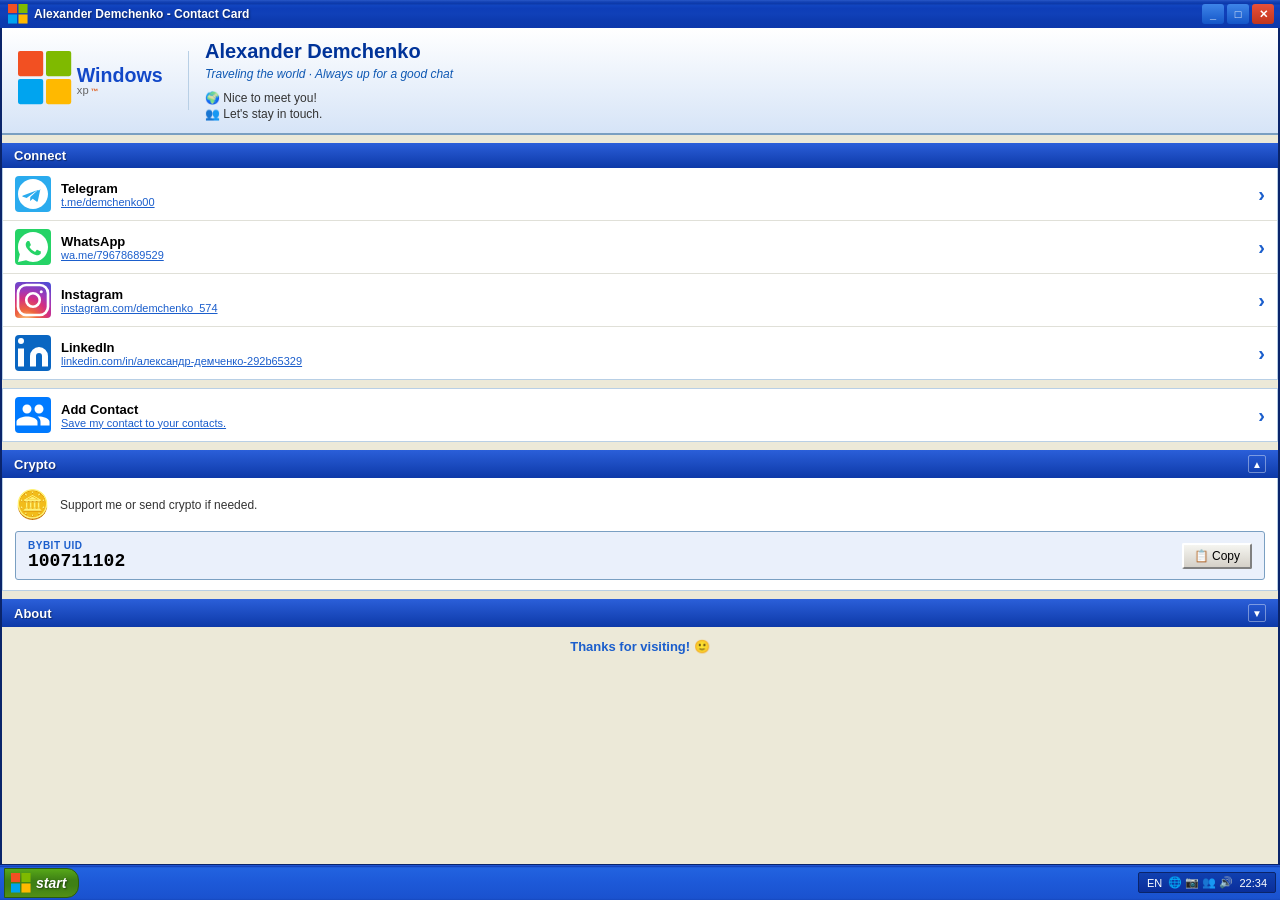
==== commit f52bbcbb: "Replace images with SVGs in index.html" ====
--- a/index.html
+++ b/index.html
@@ -8,26 +8,38 @@
 </head>
 <body>
 
-  <!-- Taskbar top -->
   <div class="xp-titlebar">
     <div class="xp-titlebar-left">
-      <img class="xp-logo" src="https://upload.wikimedia.org/wikipedia/commons/thumb/1/1e/Windows_Logo_1995.svg/200px-Windows_Logo_1995.svg.png" alt="Windows" />
+      <svg class="xp-logo" viewBox="0 0 88 88" xmlns="http://www.w3.org/2000/svg">
+        <rect x="0" y="0" width="40" height="40" fill="#F25022"/>
+        <rect x="46" y="0" width="40" height="40" fill="#7FBA00"/>
+        <rect x="0" y="46" width="40" height="40" fill="#00A4EF"/>
+        <rect x="46" y="46" width="40" height="40" fill="#FFB900"/>
+      </svg>
       <span>Alexander Demchenko - Contact Card</span>
     </div>
     <div class="xp-titlebar-buttons">
-      <button class="xp-btn-min" title="Minimize">_</button>
-      <button class="xp-btn-max" title="Maximize">□</button>
-      <button class="xp-btn-close" title="Close">✕</button>
-    </div>
-  </div>
-
-  <!-- Main window -->
+      <button class="xp-btn-min">_</button>
+      <button class="xp-btn-max">□</button>
+      <button class="xp-btn-close">✕</button>
+    </div>
+  </div>
+
   <div class="xp-window">
 
     <!-- Header -->
     <div class="xp-header">
       <div class="xp-header-left">
-        <img src="https://upload.wikimedia.org/wikipedia/commons/thumb/1/1b/Windows_XP-Logo.svg/320px-Windows_XP-Logo.svg.png" alt="Windows XP" class="xp-winlogo" />
+        <!-- Windows XP logo SVG -->
+        <svg class="xp-winlogo" viewBox="0 0 220 80" xmlns="http://www.w3.org/2000/svg">
+          <rect x="0" y="0" width="36" height="36" rx="3" fill="#F25022"/>
+          <rect x="40" y="0" width="36" height="36" rx="3" fill="#7FBA00"/>
+          <rect x="0" y="40" width="36" height="36" rx="3" fill="#00A4EF"/>
+          <rect x="40" y="40" width="36" height="36" rx="3" fill="#FFB900"/>
+          <text x="84" y="44" font-family="Tahoma,Arial,sans-serif" font-size="28" font-weight="bold" fill="#1248C8">Windows</text>
+          <text x="84" y="62" font-family="Tahoma,Arial,sans-serif" font-size="16" fill="#666">xp</text>
+          <text x="104" y="62" font-family="Tahoma,Arial,sans-serif" font-size="11" fill="#E05C1A" font-weight="bold">™</text>
+        </svg>
       </div>
       <div class="xp-header-right">
         <div class="xp-name">Alexander Demchenko</div>
@@ -39,12 +51,16 @@
       </div>
     </div>
 
-    <!-- CONNECT section -->
-    <div class="xp-section-header">Connect</div>
+    <!-- CONNECT -->
+    <div class="xp-section-header">
+      <span>Connect</span>
+    </div>
     <div class="xp-list">
 
       <a href="https://t.me/demchenko00" class="xp-row" rel="noopener noreferrer" target="_blank">
-        <img class="xp-row-icon" src="https://upload.wikimedia.org/wikipedia/commons/thumb/8/82/Telegram_logo.svg/64px-Telegram_logo.svg.png" alt="Telegram" />
+        <span class="xp-row-icon" style="background:#2AABEE;">
+          <svg viewBox="0 0 24 24" fill="none"><path d="M12 2C6.477 2 2 6.477 2 12s4.477 10 10 10 10-4.477 10-10S17.523 2 12 2zm4.93 6.617l-1.68 7.923c-.125.561-.453.699-.917.435l-2.54-1.872-1.225 1.18c-.136.135-.25.25-.511.25l.181-2.583 4.694-4.239c.204-.181-.044-.281-.317-.1L7.77 14.66l-2.5-.779c-.543-.17-.554-.543.114-.803l9.73-3.751c.452-.165.849.11.816.49z" fill="#fff"/></svg>
+        </span>
         <div class="xp-row-text">
           <div class="xp-row-title">Telegram</div>
           <div class="xp-row-url">t.me/demchenko00</div>
@@ -53,7 +69,9 @@
       </a>
 
       <a href="https://wa.me/79678689529" class="xp-row" rel="noopener noreferrer" target="_blank">
-        <img class="xp-row-icon" src="https://upload.wikimedia.org/wikipedia/commons/thumb/6/6b/WhatsApp.svg/64px-WhatsApp.svg.png" alt="WhatsApp" />
+        <span class="xp-row-icon" style="background:#25D366;">
+          <svg viewBox="0 0 24 24" fill="none"><path d="M12.001 2C6.478 2 2.002 6.476 2.002 12c0 1.74.45 3.37 1.236 4.795L2 22l5.354-1.218A9.964 9.964 0 0012.001 22C17.524 22 22 17.524 22 12S17.524 2 12.001 2zm5.26 14.234c-.22.618-1.285 1.18-1.76 1.254-.45.07-.99.1-1.597-.1-.368-.12-.84-.28-1.44-.547-2.53-1.093-4.185-3.634-4.31-3.803-.126-.169-1.02-1.355-1.02-2.583 0-1.228.643-1.832.87-2.083.228-.25.497-.312.663-.312.165 0 .33.002.474.008.152.007.356-.057.557.425.207.498.706 1.72.768 1.845.063.126.104.272.02.44-.082.168-.124.273-.246.42-.124.148-.26.33-.372.443-.124.124-.253.26-.108.51.145.25.643 1.06 1.38 1.716.947.842 1.746 1.102 1.997 1.226.25.124.394.104.54-.063.145-.167.622-.727.788-.976.166-.25.332-.207.56-.124.228.082 1.45.684 1.7.808.25.124.415.186.477.29.062.104.062.602-.158 1.22z" fill="#fff"/></svg>
+        </span>
         <div class="xp-row-text">
           <div class="xp-row-title">WhatsApp</div>
           <div class="xp-row-url">wa.me/79678689529</div>
@@ -62,7 +80,9 @@
       </a>
 
       <a href="https://www.instagram.com/demchenko_574?igsh=MWp6aml3dGhtbmExZw%3D%3D&utm_source=qr" class="xp-row" rel="noopener noreferrer" target="_blank">
-        <img class="xp-row-icon" src="https://upload.wikimedia.org/wikipedia/commons/thumb/e/e7/Instagram_logo_2016.svg/64px-Instagram_logo_2016.svg.png" alt="Instagram" />
+        <span class="xp-row-icon" style="background:radial-gradient(circle at 30% 110%, #ffdb8b, #ee653d 25%, #d42e81 50%, #a237b6 65%, #4051db);">
+          <svg viewBox="0 0 24 24" fill="none"><rect x="2" y="2" width="20" height="20" rx="5.5" stroke="#fff" stroke-width="1.75"/><circle cx="12" cy="12" r="4.5" stroke="#fff" stroke-width="1.75"/><circle cx="17.5" cy="6.5" r="1" fill="#fff"/></svg>
+        </span>
         <div class="xp-row-text">
           <div class="xp-row-title">Instagram</div>
           <div class="xp-row-url">instagram.com/demchenko_574</div>
@@ -71,7 +91,9 @@
       </a>
 
       <a href="https://www.linkedin.com/in/%D0%B0%D0%BB%D0%B5%D0%BA%D1%81%D0%B0%D0%BD%D0%B4%D1%80-%D0%B4%D0%B5%D0%BC%D1%87%D0%B5%D0%BD%D0%BA%D0%BE-292b65329?utm_source=share_via&utm_content=profile&utm_medium=member_ios" class="xp-row" rel="noopener noreferrer" target="_blank">
-        <img class="xp-row-icon" src="https://upload.wikimedia.org/wikipedia/commons/thumb/c/ca/LinkedIn_logo_initials.png/64px-LinkedIn_logo_initials.png" alt="LinkedIn" />
+        <span class="xp-row-icon" style="background:#0A66C2;">
+          <svg viewBox="0 0 24 24" fill="none"><path d="M16 8a6 6 0 016 6v7h-4v-7a2 2 0 00-2-2 2 2 0 00-2 2v7h-4v-7a6 6 0 016-6zM2 9h4v12H2z" fill="#fff"/><circle cx="4" cy="4" r="2" fill="#fff"/></svg>
+        </span>
         <div class="xp-row-text">
           <div class="xp-row-title">LinkedIn</div>
           <div class="xp-row-url">linkedin.com/in/александр-демченко-292b65329</div>
@@ -84,7 +106,9 @@
     <!-- ADD CONTACT -->
     <div class="xp-list xp-list-single">
       <button class="xp-row xp-row-btn" id="addContactBtn" type="button">
-        <img class="xp-row-icon" src="https://upload.wikimedia.org/wikipedia/commons/thumb/1/1d/Human-address-book.svg/64px-Human-address-book.svg.png" alt="Contact" />
+        <span class="xp-row-icon" style="background:#007AFF;">
+          <svg viewBox="0 0 24 24" fill="none"><path d="M16 11c1.657 0 3-1.343 3-3S17.657 5 16 5c-1.656 0-3 1.343-3 3s1.344 3 3 3zm-8 0c1.657 0 3-1.343 3-3S9.657 5 8 5C6.344 5 5 6.343 5 8s1.344 3 3 3zm0 2c-2.33 0-7 1.17-7 3.5V19h14v-2.5c0-2.33-4.67-3.5-7-3.5zm8 0c-.29 0-.62.02-.97.05 1.16.84 1.97 1.97 1.97 3.45V19h6v-2.5c0-2.33-4.67-3.5-7-3.5z" fill="#fff"/></svg>
+        </span>
         <div class="xp-row-text">
           <div class="xp-row-title">Add Contact</div>
           <div class="xp-row-url">Save my contact to your contacts.</div>
@@ -94,16 +118,14 @@
     </div>
 
     <!-- CRYPTO -->
-    <div class="xp-section-header xp-section-crypto">
+    <div class="xp-section-header">
       <span>Crypto</span>
-      <button class="xp-collapse-btn" id="cryptoToggle" aria-expanded="false" aria-controls="cryptoPanel" type="button">▲</button>
+      <button class="xp-collapse-btn" id="cryptoToggle" aria-expanded="true" aria-controls="cryptoPanel" type="button">▲</button>
     </div>
     <div class="xp-crypto-panel" id="cryptoPanel">
       <div class="xp-crypto-inner">
-        <div class="xp-crypto-icon">🪙</div>
-        <div class="xp-crypto-text">
-          <strong>Support me or send crypto if needed.</strong>
-        </div>
+        <span style="font-size:28px;flex-shrink:0;">🪙</span>
+        <div class="xp-crypto-text">Support me or send crypto if needed.</div>
       </div>
       <div class="xp-crypto-uid">
         <div>
@@ -118,7 +140,7 @@
     </div>
 
     <!-- ABOUT -->
-    <div class="xp-section-header xp-section-about">
+    <div class="xp-section-header">
       <span>About</span>
       <button class="xp-collapse-btn" id="aboutToggle" type="button">▼</button>
     </div>
@@ -129,29 +151,43 @@
           <div>🏆 Interests: Travel, Crypto, Technology</div>
           <div>✉️ Open for collaboration and new ideas!</div>
         </div>
-        <img class="xp-bliss" src="https://upload.wikimedia.org/wikipedia/en/2/2f/Windowsxp.png" alt="Bliss wallpaper" />
-      </div>
-    </div>
-
-    <!-- Footer -->
+        <!-- Bliss wallpaper as SVG gradient — no external image needed -->
+        <svg class="xp-bliss" viewBox="0 0 120 80" xmlns="http://www.w3.org/2000/svg">
+          <defs>
+            <linearGradient id="sky" x1="0" y1="0" x2="0" y2="1">
+              <stop offset="0%" stop-color="#1E90FF"/>
+              <stop offset="100%" stop-color="#87CEEB"/>
+            </linearGradient>
+            <linearGradient id="hill" x1="0" y1="0" x2="0" y2="1">
+              <stop offset="0%" stop-color="#7DC832"/>
+              <stop offset="100%" stop-color="#4A8A10"/>
+            </linearGradient>
+          </defs>
+          <rect width="120" height="80" fill="url(#sky)"/>
+          <ellipse cx="60" cy="85" rx="80" ry="35" fill="url(#hill)"/>
+          <ellipse cx="20" cy="22" rx="14" ry="8" fill="white" opacity="0.85"/>
+          <ellipse cx="32" cy="19" rx="12" ry="7" fill="white" opacity="0.85"/>
+          <ellipse cx="90" cy="16" rx="16" ry="9" fill="white" opacity="0.8"/>
+          <ellipse cx="102" cy="14" rx="11" ry="6" fill="white" opacity="0.8"/>
+        </svg>
+      </div>
+    </div>
+
     <div class="xp-footer">
       <span class="xp-footer-thanks">Thanks for visiting! 🙂</span>
     </div>
 
   </div>
 
-  <!-- XP Taskbar bottom -->
+  <!-- Taskbar -->
   <div class="xp-taskbar">
     <button class="xp-start-btn">
-      <img src="https://upload.wikimedia.org/wikipedia/commons/thumb/1/1e/Windows_Logo_1995.svg/32px-Windows_Logo_1995.svg.png" alt="" />
+      <svg width="20" height="20" viewBox="0 0 88 88"><rect x="0" y="0" width="40" height="40" fill="#F25022"/><rect x="46" y="0" width="40" height="40" fill="#7FBA00"/><rect x="0" y="46" width="40" height="40" fill="#00A4EF"/><rect x="46" y="46" width="40" height="40" fill="#FFB900"/></svg>
       <span>start</span>
     </button>
     <div class="xp-taskbar-right">
       <span>EN</span>
-      <span>🌐</span>
-      <span>📷</span>
-      <span>👥</span>
-      <span>🔊</span>
+      <span>🌐 📷 👥 🔊</span>
       <span id="xp-clock"></span>
     </div>
   </div>
--- a/styles.css
+++ b/styles.css
@@ -1,408 +1,456 @@
 /* ================================================
-   ALEXANDER DEMCHENKO — DIGITAL CONTACT CARD
-   Apple iOS Settings aesthetic
-================================================ */
-
-/* ================================================
-   1. TOKENS
-================================================ */
-:root {
-  /* Backgrounds — exact iOS values */
-  --bg:          #F2F2F7;
-  --surface:     #FFFFFF;
-  --surface-2:   #F2F2F7;
-
-  /* Text */
-  --text-primary:   #000000;
-  --text-secondary: #3C3C43;
-  --text-tertiary:  #3C3C4399;
-  --text-blue:      #007AFF;
-
-  /* Separator */
-  --separator: rgba(60,60,67,0.18);
-
-  /* Icon backgrounds */
-  --telegram-bg:  #2AABEE;
-  --whatsapp-bg:  #25D366;
-  --instagram-bg: #E1306C;
-  --linkedin-bg:  #0A66C2;
-  --add-bg:       #007AFF;
-  --crypto-bg:    #FF9500;
-
-  /* Typography */
-  --font: -apple-system, 'SF Pro Display', 'SF Pro Text', 'Helvetica Neue', Arial, sans-serif;
-
-  /* Spacing */
-  --page-h: 20px;
-  --radius-card: 12px;
-  --radius-icon: 8px;
-
-  /* Motion */
-  --ease: cubic-bezier(0.25, 0.46, 0.45, 0.94);
-  --spring: cubic-bezier(0.34, 1.56, 0.64, 1);
-  --dur: 200ms;
-  --dur-slow: 360ms;
-}
-
-/* ================================================
-   2. RESET
-================================================ */
-*, *::before, *::after {
+   WINDOWS XP STYLE — Alexander Demchenko Contact Card
+================================================ */
+
+* {
   box-sizing: border-box;
-  margin: 0; padding: 0;
-  -webkit-tap-highlight-color: transparent;
-}
-
-html {
-  font-size: 16px;
-  -webkit-font-smoothing: antialiased;
-  -moz-osx-font-smoothing: grayscale;
-  overflow-x: hidden;
+  margin: 0;
+  padding: 0;
 }
 
 body {
-  font-family: var(--font);
-  background: var(--bg);
-  color: var(--text-primary);
+  font-family: Tahoma, 'MS Sans Serif', Arial, sans-serif;
+  font-size: 13px;
+  background: #3A6EA5 url('https://upload.wikimedia.org/wikipedia/en/2/2f/Windowsxp.png') center center / cover no-repeat fixed;
   min-height: 100vh;
-  min-height: 100dvh;
-  padding-bottom: env(safe-area-inset-bottom);
-}
-
-img, svg { display: block; }
-a { text-decoration: none; color: inherit; }
-button { border: none; background: none; padding: 0; font-family: inherit; cursor: pointer; }
-
-.visually-hidden {
-  position: absolute; width: 1px; height: 1px;
-  padding: 0; margin: -1px; overflow: hidden;
-  clip: rect(0,0,0,0); white-space: nowrap; border: 0;
-}
-
-/* ================================================
-   3. PAGE LAYOUT
-================================================ */
-.page {
-  max-width: 390px;
-  margin: 0 auto;
-  padding: 0 var(--page-h) env(safe-area-inset-bottom);
   display: flex;
   flex-direction: column;
-  gap: 0;
-  /* Entrance animation */
-  opacity: 0;
-  animation: pageEnter 0.5s var(--ease) 0.05s forwards;
-}
-
-/* ================================================
-   4. HERO
-================================================ */
-.hero {
+  color: #000;
+}
+
+/* ================================================
+   TITLE BAR
+================================================ */
+.xp-titlebar {
+  background: linear-gradient(to bottom, #2B5FD9 0%, #1941A5 4%, #1748BF 6%, #1040B5 8%, #0D39A8 12%, #1145C0 20%, #0E3EB8 30%, #1040B8 50%, #0D3BB0 70%, #0C38AC 100%);
+  display: flex;
+  align-items: center;
+  justify-content: space-between;
+  padding: 4px 6px 4px 8px;
+  user-select: none;
+}
+
+.xp-titlebar-left {
+  display: flex;
+  align-items: center;
+  gap: 6px;
+  color: #fff;
+  font-size: 12px;
+  font-weight: bold;
+  text-shadow: 1px 1px 2px rgba(0,0,0,0.5);
+}
+
+.xp-logo {
+  height: 20px;
+  width: auto;
+}
+
+.xp-titlebar-buttons {
+  display: flex;
+  gap: 3px;
+}
+
+.xp-titlebar-buttons button {
+  border: none;
+  font-size: 11px;
+  font-weight: bold;
+  width: 22px;
+  height: 20px;
+  cursor: pointer;
+  border-radius: 3px;
+  font-family: Tahoma, Arial, sans-serif;
+}
+
+.xp-btn-min { background: linear-gradient(to bottom, #3E85E8, #1456C8); color: #fff; }
+.xp-btn-max { background: linear-gradient(to bottom, #3E85E8, #1456C8); color: #fff; }
+.xp-btn-close { background: linear-gradient(to bottom, #E8503A, #C0351C); color: #fff; }
+
+/* ================================================
+   MAIN WINDOW
+================================================ */
+.xp-window {
+  background: #ECE9D8;
+  border: 2px solid #0A246A;
+  border-top: none;
+  flex: 1;
+  overflow-y: auto;
+  padding-bottom: 40px;
+}
+
+/* ================================================
+   HEADER
+================================================ */
+.xp-header {
+  background: linear-gradient(to bottom, #FFFFFF, #D6E4F7);
+  border-bottom: 2px solid #7A9FC2;
+  padding: 12px 16px;
+  display: flex;
+  gap: 16px;
+  align-items: center;
+}
+
+.xp-header-left {
+  flex-shrink: 0;
+  border-right: 1px solid #B8CFE5;
+  padding-right: 16px;
+}
+
+.xp-winlogo {
+  height: 56px;
+  width: auto;
+}
+
+.xp-header-right {
   display: flex;
   flex-direction: column;
-  align-items: center;
-  padding: 48px 0 32px;
-  gap: 12px;
-}
-
-/* Avatar circle with initials */
-.avatar {
-  width: 88px;
-  height: 88px;
-  border-radius: 50%;
-  background: linear-gradient(145deg, #C7C7CC, #AEAEB2);
+  gap: 4px;
+}
+
+.xp-name {
+  font-size: 20px;
+  font-weight: bold;
+  color: #003399;
+}
+
+.xp-tagline {
+  font-size: 12px;
+  color: #1059B3;
+  font-style: italic;
+}
+
+.xp-header-icons {
+  display: flex;
+  flex-direction: column;
+  gap: 2px;
+  margin-top: 6px;
+  font-size: 12px;
+  color: #333;
+}
+
+/* ================================================
+   SECTION HEADERS
+================================================ */
+.xp-section-header {
+  background: linear-gradient(to bottom, #2B5FD9, #0D39A8);
+  color: #fff;
+  font-weight: bold;
+  font-size: 13px;
+  padding: 5px 12px;
+  display: flex;
+  align-items: center;
+  justify-content: space-between;
+  text-shadow: 1px 1px 1px rgba(0,0,0,0.4);
+  margin-top: 8px;
+}
+
+.xp-collapse-btn {
+  background: none;
+  border: 1px solid rgba(255,255,255,0.4);
+  color: #fff;
+  font-size: 10px;
+  width: 18px;
+  height: 18px;
+  cursor: pointer;
+  border-radius: 2px;
   display: flex;
   align-items: center;
   justify-content: center;
-  font-size: 30px;
-  font-weight: 600;
-  color: #FFFFFF;
-  letter-spacing: -0.5px;
-  /* Subtle shadow like iOS contact photos */
-  box-shadow: 0 2px 12px rgba(0,0,0,0.15);
-  margin-bottom: 4px;
-}
-
-.name {
-  font-size: 28px;
-  font-weight: 700;
-  letter-spacing: -0.5px;
-  color: var(--text-primary);
-  text-align: center;
-  line-height: 1.1;
-}
-
-.tagline {
-  font-size: 15px;
-  color: var(--text-tertiary);
-  text-align: center;
-  line-height: 1.4;
-  letter-spacing: -0.1px;
-}
-
-/* ================================================
-   5. SECTION GROUP — iOS grouped table
-================================================ */
-.section-group {
-  margin-top: 28px;
-}
-
-/* Section label above card (e.g. "CONNECT") */
-.section-label {
+  padding: 0;
+  font-family: inherit;
+}
+
+/* ================================================
+   LIST ROWS
+================================================ */
+.xp-list {
+  background: #fff;
+  border: 1px solid #B8CFE5;
+  border-top: none;
+}
+
+.xp-list-single {
+  margin-top: 8px;
+  border-top: 1px solid #B8CFE5;
+}
+
+.xp-row {
+  display: flex;
+  align-items: center;
+  gap: 10px;
+  padding: 8px 12px;
+  border-bottom: 1px solid #E0E0D8;
+  color: #000;
+  text-decoration: none;
+  background: #fff;
+  width: 100%;
+  text-align: left;
+  cursor: pointer;
+  transition: background 0.1s;
+}
+
+.xp-row:last-child { border-bottom: none; }
+
+.xp-row:hover,
+.xp-row:active {
+  background: #D5E4F7;
+}
+
+.xp-row-btn {
+  border: none;
+  font-family: inherit;
   font-size: 13px;
-  font-weight: 400;
-  color: var(--text-tertiary);
-  text-transform: uppercase;
-  letter-spacing: 0.06em;
-  padding: 0 16px;
-  margin-bottom: 8px;
-}
-
-/* Section footer below card */
-.section-footer {
-  font-size: 13px;
-  color: var(--text-tertiary);
-  padding: 8px 16px 0;
-  line-height: 1.4;
-}
-
-/* White rounded card — iOS grouped list container */
-.list-card {
-  background: var(--surface);
-  border-radius: var(--radius-card);
-  overflow: hidden;
-}
-
-/* ================================================
-   6. LIST ROW — individual row inside card
-================================================ */
-.list-row {
-  display: flex;
-  align-items: center;
-  gap: 12px;
-  padding: 11px 16px 11px 12px;
-  min-height: 52px;
-  width: 100%;
-  color: var(--text-primary);
-  font-size: 17px;
-  font-weight: 400;
-  letter-spacing: -0.2px;
-  background: transparent;
-  position: relative;
-  transition: background var(--dur) var(--ease);
-  text-decoration: none;
-}
-
-/* Press state — iOS highlight */
-.list-row:active {
-  background: rgba(0,0,0,0.06);
-  transition-duration: 50ms;
-}
-
-/* Separator line — inset like iOS */
-.list-separator {
-  height: 0.5px;
-  background: var(--separator);
-  margin-left: 56px; /* aligns after icon */
-}
-
-/* ================================================
-   7. ROW ICON — square with rounded corners
-================================================ */
-.row-icon {
-  width: 32px;
-  height: 32px;
-  border-radius: var(--radius-icon);
-  display: flex;
-  align-items: center;
-  justify-content: center;
-  flex-shrink: 0;
-  color: #FFFFFF;
-  transition: transform var(--dur) var(--spring);
-}
-
-.row-icon svg { width: 18px; height: 18px; }
-
-.list-row:active .row-icon { transform: scale(0.92); }
-
-/* Per-platform colors */
-.telegram-icon  { background: var(--telegram-bg); }
-.whatsapp-icon  { background: var(--whatsapp-bg); }
-.instagram-icon { background: var(--instagram-bg); }
-.linkedin-icon  { background: var(--linkedin-bg); }
-.add-icon       { background: var(--add-bg); }
-.crypto-icon    { background: var(--crypto-bg); }
-
-.row-label { flex: 1; text-align: left; }
-
-/* Blue tint for action row */
-.action-label { color: var(--text-blue); font-weight: 500; }
-
-/* Chevron */
-.row-chevron {
-  width: 14px;
-  height: 14px;
-  color: var(--text-tertiary);
-  flex-shrink: 0;
-  opacity: 0.6;
-  transition: transform var(--dur) var(--ease);
-}
-.row-chevron svg { width: 100%; height: 100%; }
-
-/* ================================================
-   8. CRYPTO PANEL
-================================================ */
-.crypto-panel {
-  max-height: 0;
-  overflow: hidden;
-  transition: max-height var(--dur-slow) var(--ease);
-}
-.crypto-panel.is-open { max-height: 120px; }
-
-/* Chevron rotates when open */
-#cryptoToggle[aria-expanded="true"] .crypto-chevron {
-  transform: rotate(90deg);
-}
-
-.crypto-content {
-  display: flex;
-  align-items: center;
-  justify-content: space-between;
-  padding: 14px 16px 14px 56px;
-}
-
-.crypto-info { display: flex; flex-direction: column; gap: 2px; }
-
-.crypto-platform {
-  font-size: 12px;
-  font-weight: 500;
-  color: var(--text-tertiary);
-  text-transform: uppercase;
-  letter-spacing: 0.06em;
-}
-
-.crypto-value {
-  font-size: 20px;
-  font-weight: 600;
-  color: var(--text-primary);
-  letter-spacing: -0.3px;
-  font-variant-numeric: tabular-nums;
-}
-
-/* Copy button */
-.copy-btn {
+}
+
+.xp-row-icon {
   width: 36px;
   height: 36px;
-  border-radius: 8px;
-  background: var(--bg);
-  display: flex;
-  align-items: center;
-  justify-content: center;
-  color: var(--text-blue);
-  position: relative;
-  transition: transform var(--dur) var(--spring),
-              background var(--dur) var(--ease);
-}
-.copy-btn:active { transform: scale(0.88); background: rgba(0,0,0,0.06); }
-.copy-btn svg { width: 18px; height: 18px; }
-
-.copy-btn-default,
+  object-fit: contain;
+  flex-shrink: 0;
+  border-radius: 4px;
+}
+
+.xp-row-text {
+  flex: 1;
+  min-width: 0;
+}
+
+.xp-row-title {
+  font-weight: bold;
+  font-size: 13px;
+  color: #000;
+}
+
+.xp-row-url {
+  font-size: 11px;
+  color: #1B5ECC;
+  text-decoration: underline;
+  white-space: nowrap;
+  overflow: hidden;
+  text-overflow: ellipsis;
+}
+
+.xp-chev {
+  font-size: 20px;
+  color: #1B5ECC;
+  flex-shrink: 0;
+  font-weight: bold;
+}
+
+/* ================================================
+   CRYPTO PANEL
+================================================ */
+.xp-crypto-panel {
+  background: #fff;
+  border: 1px solid #B8CFE5;
+  border-top: none;
+  padding: 10px 12px;
+}
+
+.xp-crypto-inner {
+  display: flex;
+  align-items: center;
+  gap: 10px;
+  margin-bottom: 10px;
+}
+
+.xp-crypto-icon {
+  font-size: 28px;
+  flex-shrink: 0;
+}
+
+.xp-crypto-text {
+  font-size: 12px;
+  color: #333;
+}
+
+.xp-crypto-uid {
+  background: #EAF0FB;
+  border: 1px solid #7A9FC2;
+  border-radius: 3px;
+  padding: 8px 12px;
+  display: flex;
+  align-items: center;
+  justify-content: space-between;
+  gap: 12px;
+}
+
+.xp-uid-label {
+  font-size: 10px;
+  font-weight: bold;
+  color: #1B5ECC;
+  letter-spacing: 0.05em;
+  text-transform: uppercase;
+}
+
+.xp-uid-value {
+  font-size: 18px;
+  font-weight: bold;
+  color: #000;
+  font-family: 'Courier New', monospace;
+}
+
+.xp-copy-btn {
+  background: linear-gradient(to bottom, #F5F5F0, #D4D0C8);
+  border: 2px solid;
+  border-color: #FFFFFF #808080 #808080 #FFFFFF;
+  font-family: Tahoma, Arial, sans-serif;
+  font-size: 12px;
+  padding: 4px 10px;
+  cursor: pointer;
+  white-space: nowrap;
+  color: #000;
+  border-radius: 2px;
+}
+
+.xp-copy-btn:active {
+  border-color: #808080 #FFFFFF #FFFFFF #808080;
+  background: linear-gradient(to bottom, #D4D0C8, #F5F5F0);
+}
+
 .copy-btn-success {
-  position: absolute;
-  display: flex;
-  align-items: center;
-  justify-content: center;
-  transition: opacity var(--dur) var(--ease),
-              transform var(--dur) var(--spring);
-}
-.copy-btn-success { color: #34C759; opacity: 0; transform: scale(0.5); }
-.copy-btn.copied .copy-btn-default { opacity: 0; transform: scale(0.5); }
-.copy-btn.copied .copy-btn-success { opacity: 1; transform: scale(1); }
-
-/* ================================================
-   9. TOAST
+  color: #006400;
+  font-weight: bold;
+}
+
+/* ================================================
+   ABOUT PANEL
+================================================ */
+.xp-about-panel {
+  background: #fff;
+  border: 1px solid #B8CFE5;
+  border-top: none;
+}
+
+.xp-about-inner {
+  display: flex;
+  gap: 12px;
+  padding: 12px;
+  align-items: flex-start;
+}
+
+.xp-about-list {
+  flex: 1;
+  display: flex;
+  flex-direction: column;
+  gap: 8px;
+  font-size: 12px;
+  color: #333;
+}
+
+.xp-bliss {
+  width: 120px;
+  height: 80px;
+  object-fit: cover;
+  border: 1px solid #B8CFE5;
+  flex-shrink: 0;
+  border-radius: 2px;
+}
+
+/* ================================================
+   FOOTER
+================================================ */
+.xp-footer {
+  padding: 12px;
+  text-align: center;
+}
+
+.xp-footer-thanks {
+  color: #1B5ECC;
+  font-weight: bold;
+  font-size: 13px;
+}
+
+/* ================================================
+   TASKBAR
+================================================ */
+.xp-taskbar {
+  position: fixed;
+  bottom: 0;
+  left: 0;
+  right: 0;
+  height: 36px;
+  background: linear-gradient(to bottom, #245EDC 0%, #1340B8 4%, #2263E0 8%, #1D59D8 50%, #1A52CF 95%, #1648BE 100%);
+  display: flex;
+  align-items: center;
+  justify-content: space-between;
+  padding: 0 4px;
+  z-index: 100;
+  border-top: 1px solid #0A246A;
+}
+
+.xp-start-btn {
+  background: linear-gradient(to bottom, #57A818, #3E8015 40%, #3E8015 60%, #539016);
+  border: 1px solid #2A5C0F;
+  border-radius: 0 12px 12px 0;
+  padding: 3px 12px 3px 6px;
+  display: flex;
+  align-items: center;
+  gap: 5px;
+  color: #fff;
+  font-size: 14px;
+  font-weight: bold;
+  font-family: Tahoma, Arial, sans-serif;
+  cursor: pointer;
+  font-style: italic;
+  text-shadow: 1px 1px 2px rgba(0,0,0,0.5);
+  height: 30px;
+}
+
+.xp-start-btn img {
+  height: 20px;
+  width: auto;
+}
+
+.xp-taskbar-right {
+  display: flex;
+  align-items: center;
+  gap: 6px;
+  background: linear-gradient(to bottom, #1040B0, #0A2E9A);
+  border: 1px solid #0A246A;
+  border-radius: 2px;
+  padding: 3px 8px;
+  color: #fff;
+  font-size: 11px;
+}
+
+/* ================================================
+   TOAST
 ================================================ */
 .toast {
   position: fixed;
-  bottom: max(32px, env(safe-area-inset-bottom) + 16px);
+  bottom: 50px;
   left: 50%;
-  transform: translateX(-50%) translateY(72px);
-  background: rgba(50,50,50,0.92);
-  backdrop-filter: blur(16px);
-  -webkit-backdrop-filter: blur(16px);
-  color: #FFFFFF;
-  padding: 10px 20px;
-  border-radius: 20px;
-  font-size: 14px;
-  font-weight: 500;
-  display: flex;
-  align-items: center;
-  gap: 6px;
+  transform: translateX(-50%) translateY(60px);
+  background: #FFFFCC;
+  border: 1px solid #808080;
+  color: #000;
+  padding: 6px 14px;
+  font-size: 12px;
+  font-family: Tahoma, Arial, sans-serif;
+  box-shadow: 2px 2px 4px rgba(0,0,0,0.3);
   pointer-events: none;
-  z-index: 1000;
   opacity: 0;
+  transition: transform 0.2s, opacity 0.2s;
   white-space: nowrap;
-  transition: transform var(--dur-slow) var(--spring),
-              opacity var(--dur-slow) var(--ease);
-}
-.toast.is-visible { opacity: 1; transform: translateX(-50%) translateY(0); }
-.toast-icon { color: #34C759; }
-
-/* ================================================
-   10. ANIMATIONS
-================================================ */
-@keyframes pageEnter {
-  to { opacity: 1; }
-}
-
-.hero           { animation: fadeUp 0.5s var(--ease) 0.1s both; }
-.section-group  { animation: fadeUp 0.5s var(--ease) 0.18s both; }
-.section-group:nth-child(3) { animation-delay: 0.24s; }
-.section-group:nth-child(4) { animation-delay: 0.30s; }
-
-@keyframes fadeUp {
-  from { opacity: 0; transform: translateY(10px); }
-  to   { opacity: 1; transform: translateY(0); }
-}
-
-/* ================================================
-   11. DARK MODE
-================================================ */
-@media (prefers-color-scheme: dark) {
-  :root {
-    --bg:             #000000;
-    --surface:        #1C1C1E;
-    --text-primary:   #FFFFFF;
-    --text-secondary: #EBEBF5;
-    --text-tertiary:  #EBEBF599;
-    --text-blue:      #0A84FF;
-    --separator:      rgba(84,84,88,0.6);
-  }
-
-  .avatar {
-    background: linear-gradient(145deg, #48484A, #636366);
-  }
-
-  .copy-btn { background: #2C2C2E; }
-}
-
-/* ================================================
-   12. REDUCED MOTION
-================================================ */
-@media (prefers-reduced-motion: reduce) {
-  *, *::before, *::after {
-    animation-duration: 0.01ms !important;
-    transition-duration: 0.01ms !important;
-  }
-  .page, .hero, .section-group { animation: none; opacity: 1; transform: none; }
-}
-
-/* ================================================
-   13. FOCUS
-================================================ */
-:focus-visible {
-  outline: 2px solid #007AFF;
-  outline-offset: 2px;
-  border-radius: 4px;
-}
-:focus:not(:focus-visible) { outline: none; }
+  z-index: 200;
+}
+
+.toast.is-visible {
+  opacity: 1;
+  transform: translateX(-50%) translateY(0);
+}
+
+/* ================================================
+   SCROLLBAR — XP style
+================================================ */
+::-webkit-scrollbar { width: 16px; }
+::-webkit-scrollbar-track { background: #D4D0C8; }
+::-webkit-scrollbar-thumb {
+  background: linear-gradient(to right, #F5F5F0, #D4D0C8, #A8A098);
+  border: 1px solid #808080;
+}
+::-webkit-scrollbar-button {
+  background: linear-gradient(to bottom, #F5F5F0, #D4D0C8);
+  border: 1px solid #808080;
+  height: 16px;
+}
